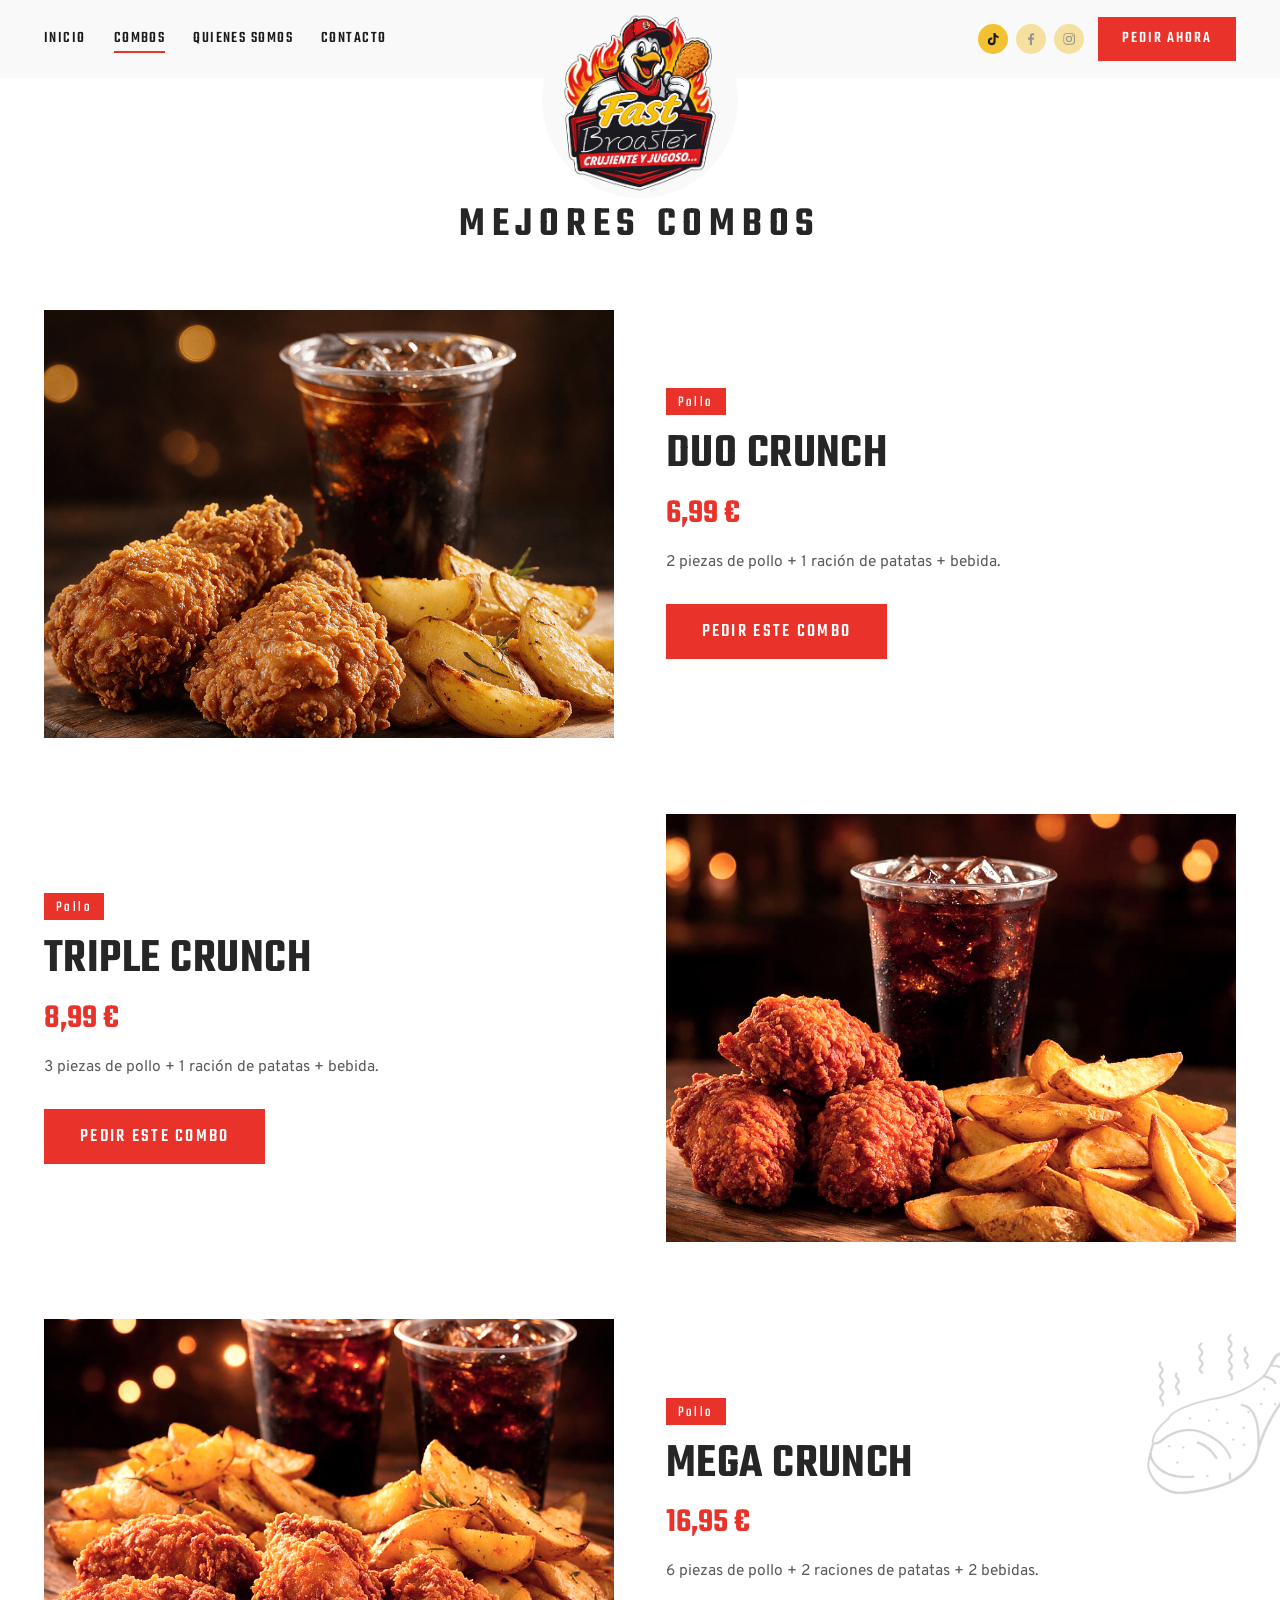
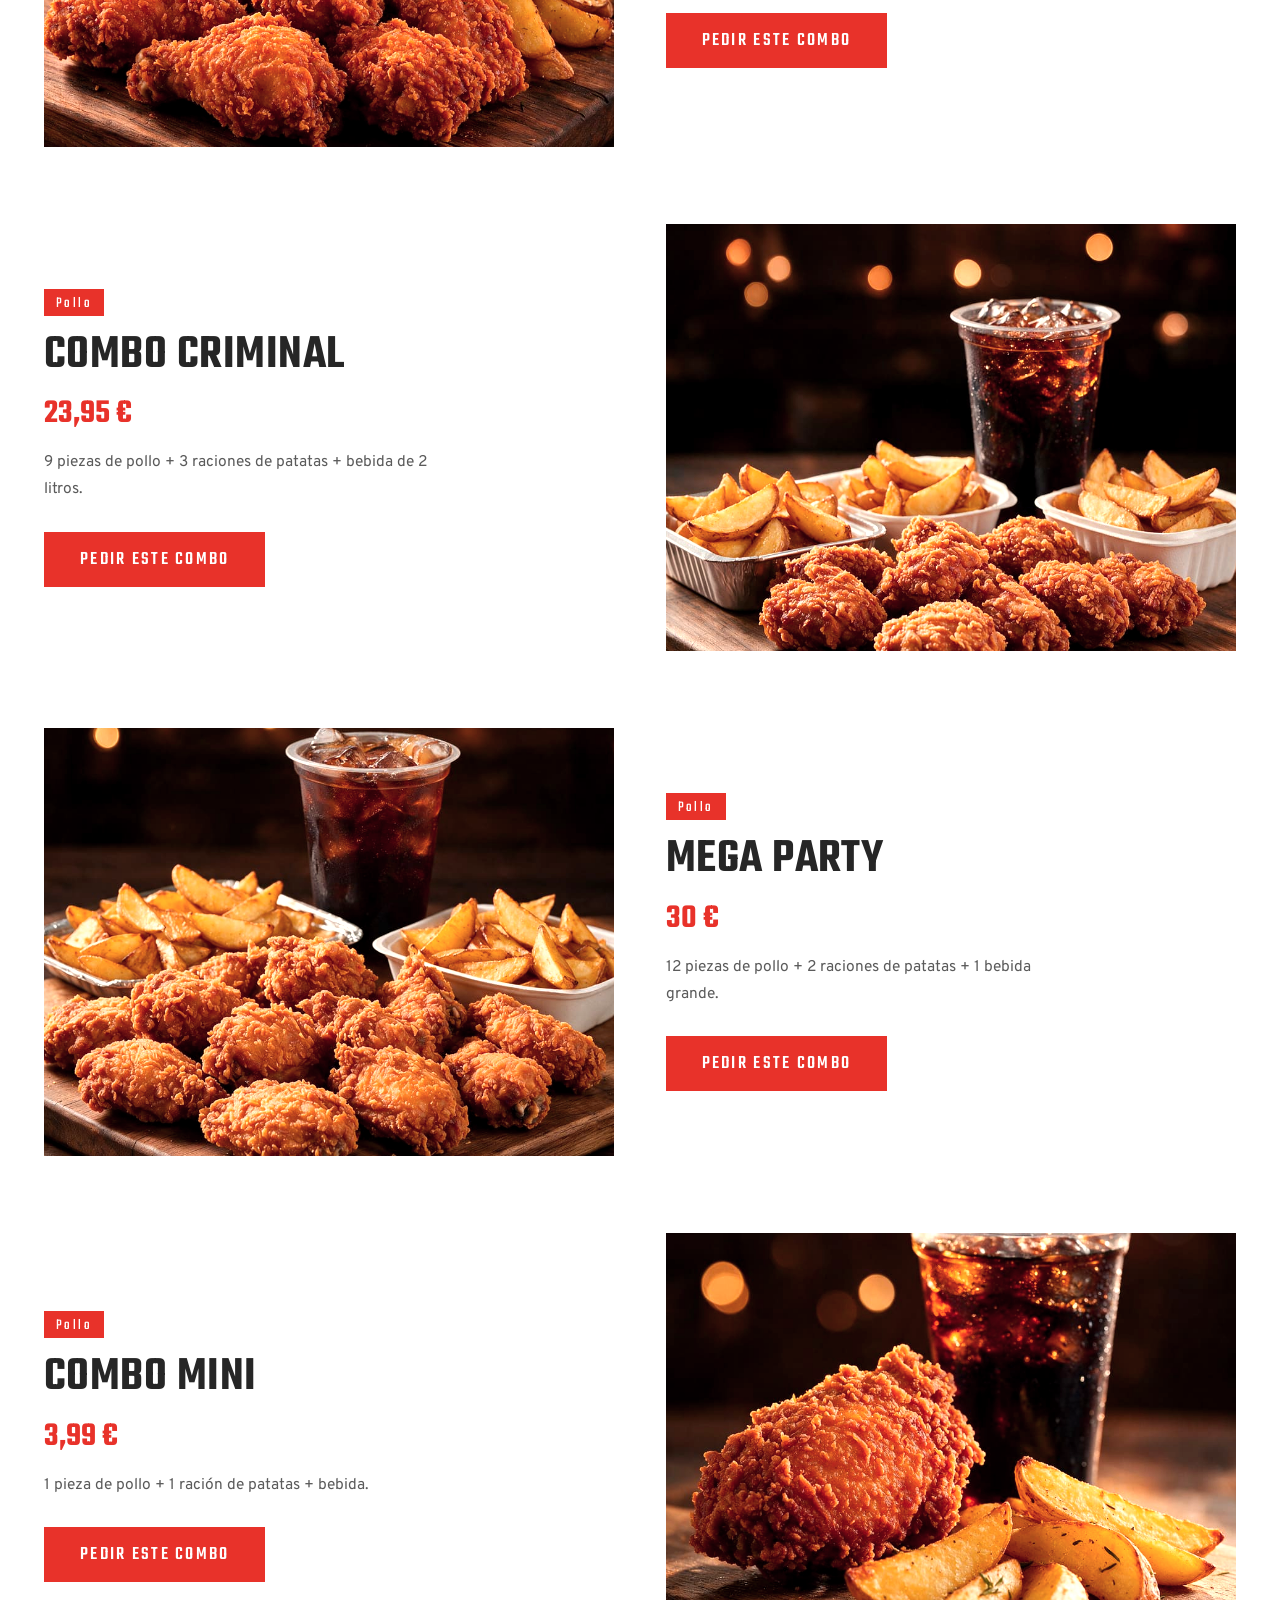
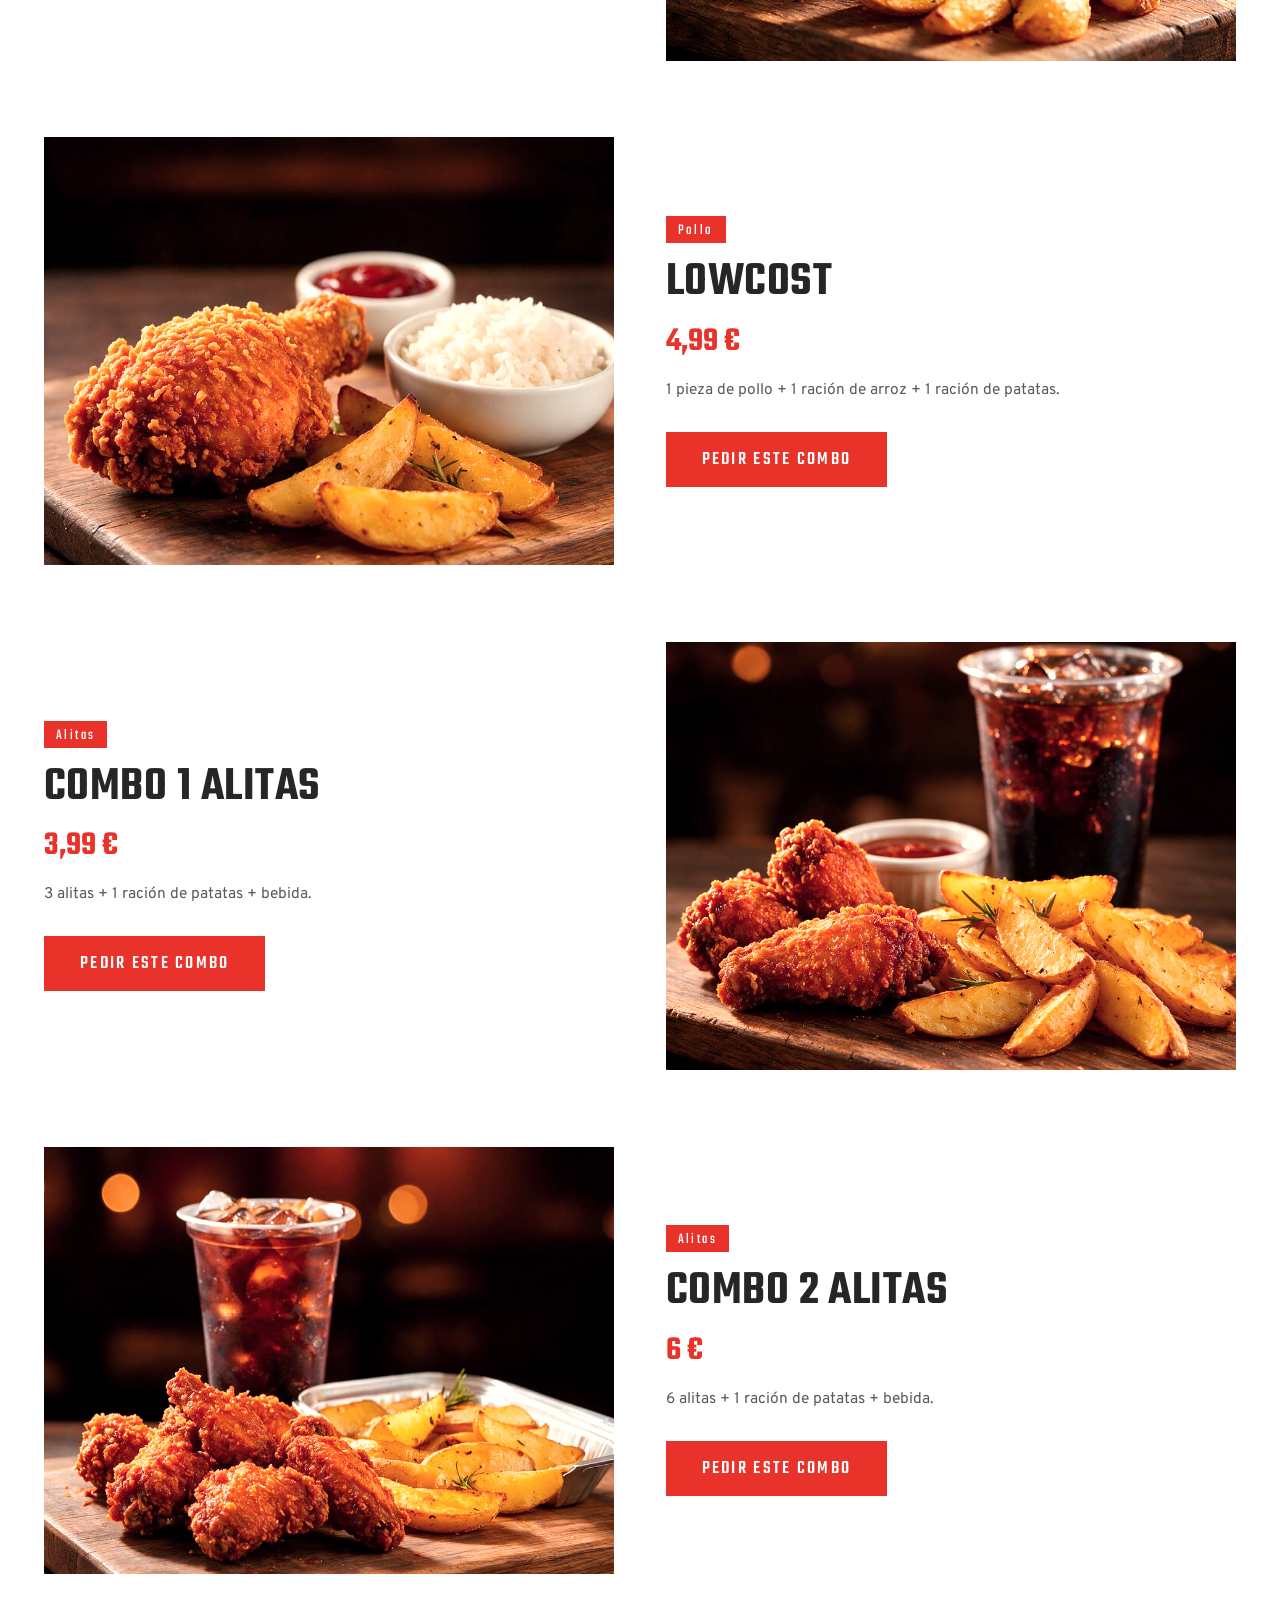
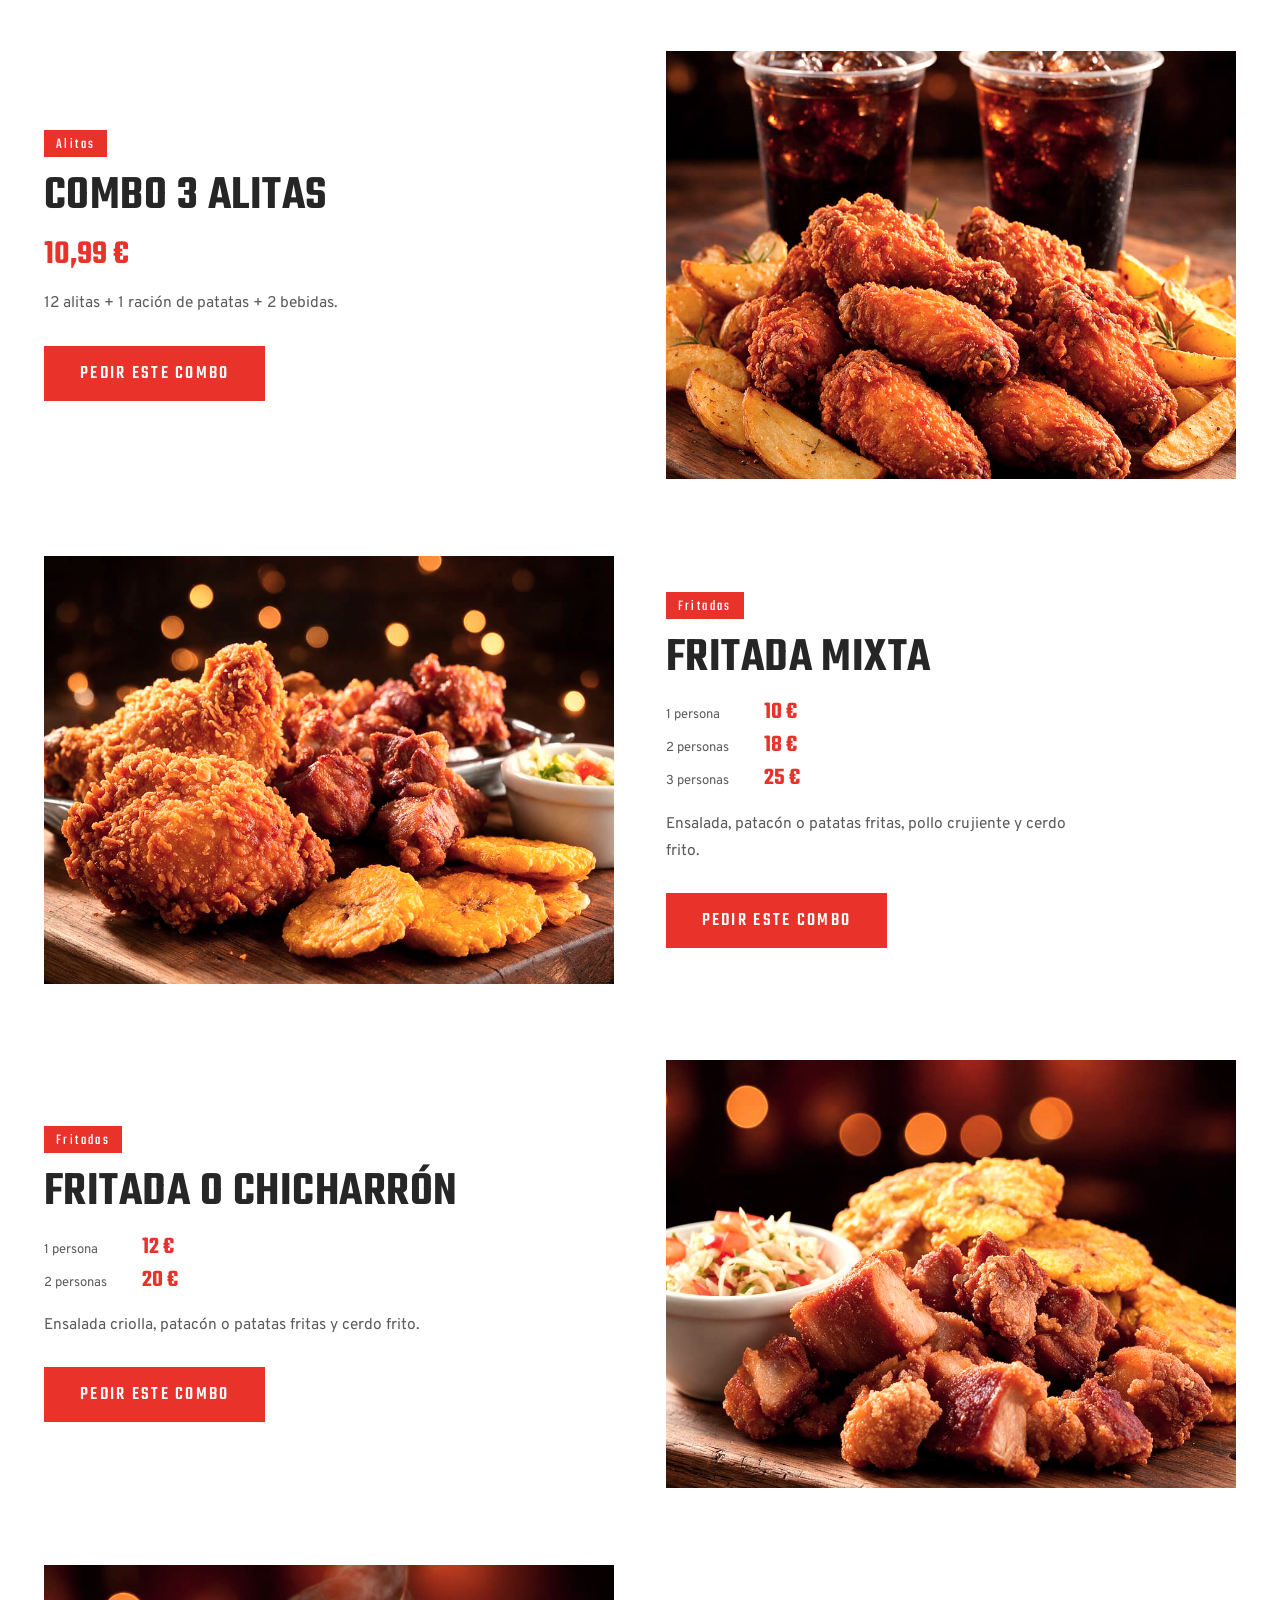
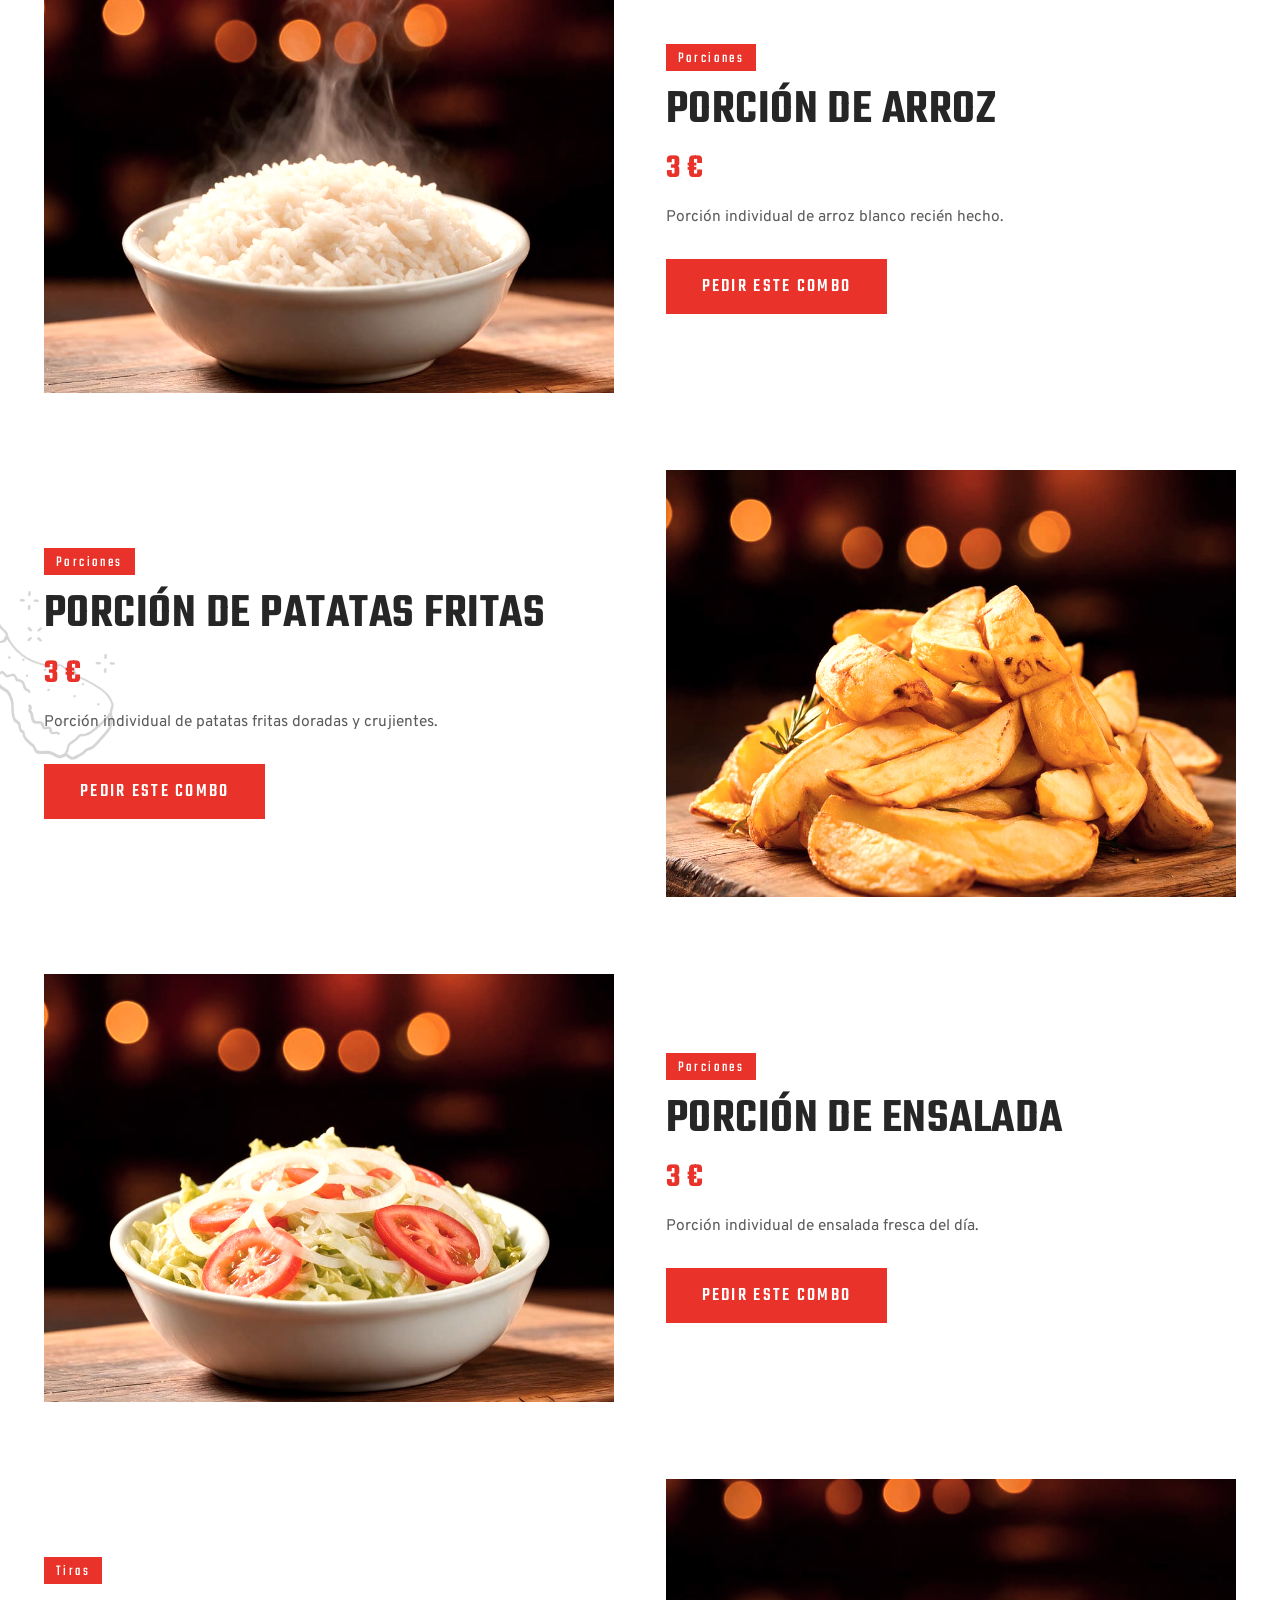
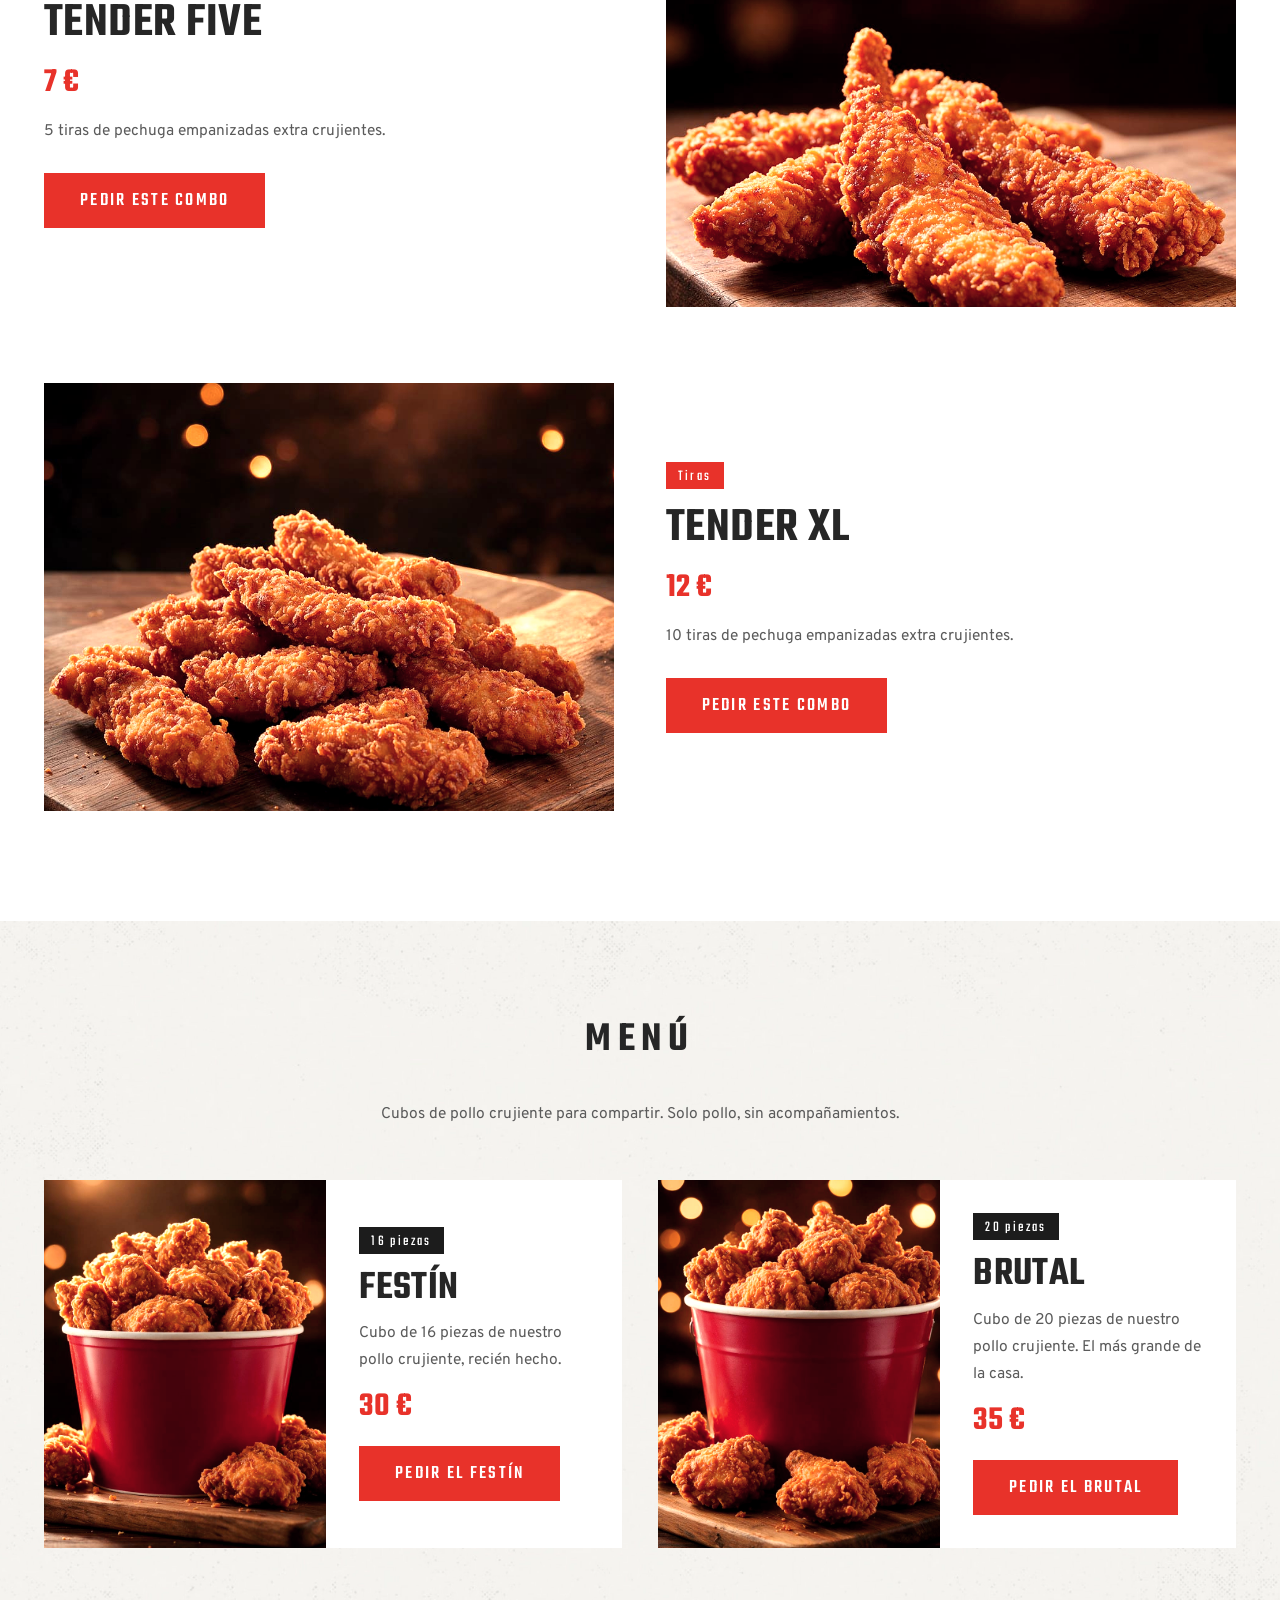
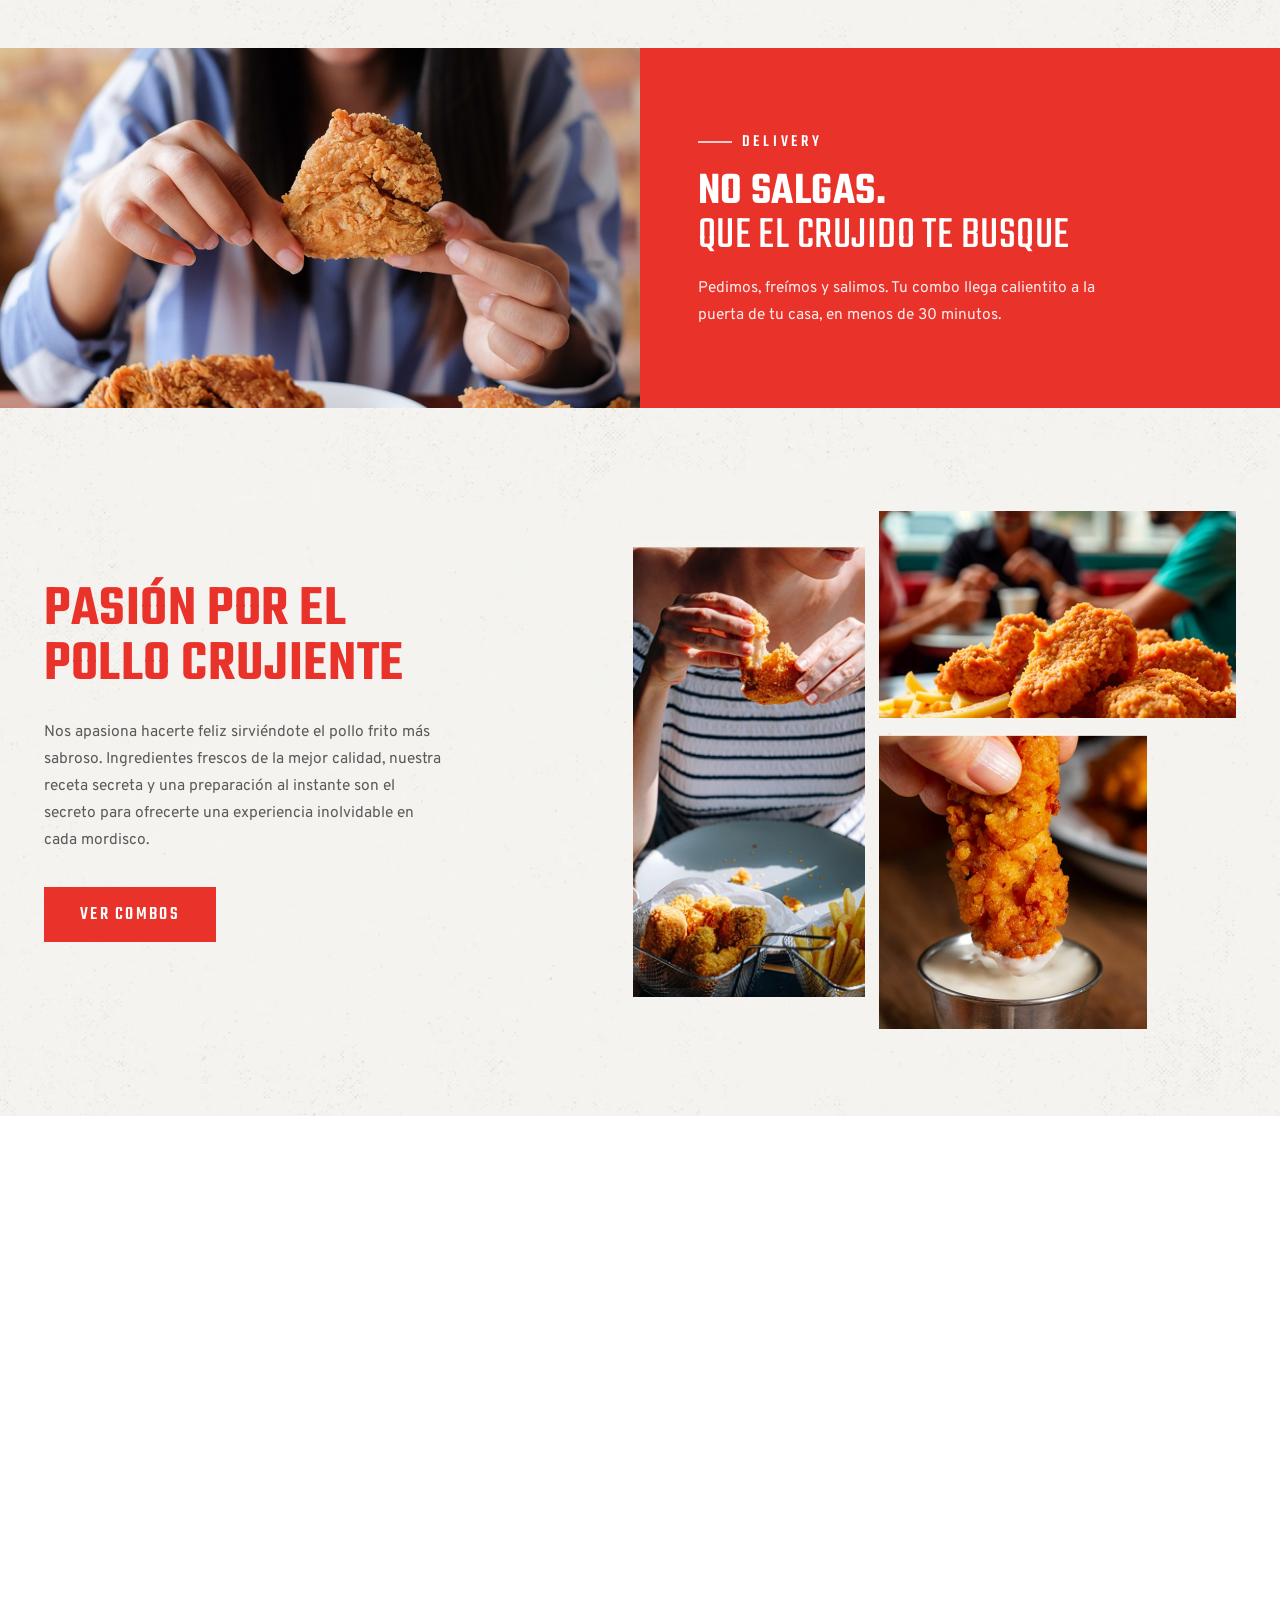
==== index.html @ 83342a6b "Footer: Contacto junto a Direccion #1 y Direccion #2 a la derecha Co-Authored-By: Claude Sonnet 5.5 " ====
<!DOCTYPE html>
<html lang="es">
<head>
<meta charset="UTF-8">
<meta name="viewport" content="width=device-width, initial-scale=1">
<title>The Fast Broaster | El pollo más crujiente y jugoso</title>
<meta name="description" content="The Fast Broaster: pollo broaster crujiente y jugoso, hecho al instante. Combos, food truck para eventos y dos locales para atenderte.">
<link rel="icon" href="assets/img/logo.png">
<link rel="preconnect" href="https://fonts.googleapis.com">
<link rel="preconnect" href="https://fonts.gstatic.com" crossorigin>
<link href="https://fonts.googleapis.com/css2?family=Overpass:wght@300;400;500;600;700&family=Teko:wght@400;500;600;700&display=swap" rel="stylesheet">
<link rel="stylesheet" href="assets/css/styles.css">
</head>
<body>

<!-- ============ HEADER ============ -->
<header class="site-header" id="header">
  <div class="container header-inner">
    <nav class="nav" id="nav">
      <a href="#top" class="nav-link active">Inicio</a>
      <a href="#combos" class="nav-link">Combos</a>
      <a href="#nosotros" class="nav-link">Quienes Somos</a>
      <a href="#contacto" class="nav-link">Contacto</a>
      <a href="#combos" class="nav-link nav-cta">Pedir ahora</a>
    </nav>

    <a href="#top" class="brand" aria-label="The Fast Broaster - Inicio">
      <img src="assets/img/logo.png" alt="Logo The Fast Broaster">
    </a>

    <div class="header-actions">
      <ul class="socials">
        <li><a href="https://www.tiktok.com/@fastbroaster.bcn" target="_blank" rel="noopener" aria-label="TikTok">
          <svg viewBox="0 0 24 24" aria-hidden="true"><path d="M16.9 5.88a4.32 4.32 0 0 1-1.05-2.55V3h-3.13v12.5a2.62 2.62 0 0 1-2.63 2.53 2.63 2.63 0 0 1 0-5.26c.28 0 .54.05.79.13v-3.23a5.9 5.9 0 0 0-.79-.05 5.86 5.86 0 1 0 5.86 5.86V9.1a7.42 7.42 0 0 0 4.35 1.4V7.38a4.35 4.35 0 0 1-3.4-1.5"/></svg>
        </a></li>
        <li><span class="soon" aria-label="Facebook (próximamente)" title="Próximamente">
          <svg viewBox="0 0 24 24" aria-hidden="true"><path d="M13.5 21v-8h2.7l.4-3.1h-3.1V7.9c0-.9.25-1.5 1.55-1.5h1.65V3.6C16.4 3.55 15.42 3.5 14.3 3.5c-2.35 0-3.95 1.43-3.95 4.06V9.9H7.6V13h2.75v8z"/></svg>
        </span></li>
        <li><span class="soon" aria-label="Instagram (próximamente)" title="Próximamente">
          <svg viewBox="0 0 24 24" aria-hidden="true"><path d="M12 7.4a4.6 4.6 0 1 0 0 9.2 4.6 4.6 0 0 0 0-9.2m0 7.6a3 3 0 1 1 0-6 3 3 0 0 1 0 6m6-7.8a1.07 1.07 0 1 1-2.15 0 1.07 1.07 0 0 1 2.15 0M21 8.2c-.05-1.4-.37-2.64-1.4-3.66-1.02-1.02-2.26-1.34-3.66-1.42-1.44-.08-5.76-.08-7.2 0-1.4.07-2.63.39-3.66 1.41C4.06 5.55 3.74 6.79 3.66 8.19c-.08 1.44-.08 5.76 0 7.2.07 1.4.39 2.64 1.42 3.66 1.03 1.02 2.26 1.34 3.66 1.42 1.44.08 5.76.08 7.2 0 1.4-.08 2.64-.4 3.66-1.42 1.02-1.02 1.34-2.26 1.42-3.66.08-1.44.08-5.75 0-7.19m-1.91 8.73a3.04 3.04 0 0 1-1.71 1.71c-1.18.47-3.99.36-5.3.36s-4.12.1-5.3-.36a3.04 3.04 0 0 1-1.71-1.71c-.47-1.18-.36-3.99-.36-5.3s-.1-4.12.36-5.3a3.04 3.04 0 0 1 1.71-1.71c1.18-.47 3.99-.36 5.3-.36s4.12-.1 5.3.36a3.04 3.04 0 0 1 1.71 1.71c.47 1.18.36 3.99.36 5.3s.11 4.12-.36 5.3"/></svg>
        </span></li>
      </ul>
      <a href="#combos" class="btn btn-red btn-sm">Pedir ahora</a>
      <button class="burger" id="burger" aria-label="Abrir menú" aria-expanded="false" aria-controls="nav">
        <span></span><span></span><span></span>
      </button>
    </div>
  </div>
</header>

<div class="page" id="top">

<!-- ============ HERO ============ -->
<section class="hero" id="inicio">

  <!-- Carrusel de fondo -->
  <div class="hero-bg">
    <figure class="hero-slide is-active"><img src="assets/img/slide-01.webp" alt="Presas de pollo broaster recién salidas, humeantes" fetchpriority="high"></figure>
    <figure class="hero-slide"><img src="assets/img/slide-02.webp" alt="Plato de tiras de pollo crujientes con salsa de la casa" loading="lazy"></figure>
    <figure class="hero-slide"><img src="assets/img/slide-03.webp" alt="Tira de pollo partida mostrando su interior jugoso" loading="lazy"></figure>
    <div class="hero-overlay" aria-hidden="true"></div>
  </div>

  <!-- Copy -->
  <div class="hero-inner container">
    <article class="hero-copy is-active">
      <span class="kicker">Hecho al instante</span>
      <h1>Crujiente por fuera,<br>jugoso por dentro</h1>
      <p>La receta secreta que dora nuestro pollo en el momento justo, solo para ti.</p>
      <a href="#combos" class="btn btn-yellow">Ver combos</a>
    </article>

    <article class="hero-copy">
      <span class="kicker">Para compartir</span>
      <h1>Del broaster<br>directo a tu mesa</h1>
      <p>Porciones generosas, patatas recién hechas y las salsas de la casa que ya conoces.</p>
      <a href="#combos" class="btn btn-yellow">Arma tu combo</a>
    </article>

    <article class="hero-copy">
      <span class="kicker">Recién salido</span>
      <h1>Ese momento<br>en que cruje</h1>
      <p>Lo preparamos al instante, para que nunca lo pruebes tibio.</p>
      <a href="#contacto" class="btn btn-yellow">Pedir ahora</a>
    </article>
  </div>

  <!-- Controles -->
  <button class="hero-arrow prev" id="heroPrev" type="button" aria-label="Imagen anterior">&#8249;</button>
  <button class="hero-arrow next" id="heroNext" type="button" aria-label="Imagen siguiente">&#8250;</button>
  <div class="hero-dots" id="heroDots" role="tablist" aria-label="Carrusel principal"></div>
  <span class="hero-progress" id="heroProgress" aria-hidden="true"></span>
</section>

<!-- ============ COMBOS ============ -->
<section class="combos" id="combos">
  <img class="deco deco-tr" src="assets/img/crispy-01.png" alt="" aria-hidden="true" data-speed="-0.24">
  <img class="deco deco-bl" src="assets/img/crispy-02.png" alt="" aria-hidden="true" data-speed="0.30">
  <div class="container">
    <h2 class="section-title reveal">Mejores combos</h2>

    <div class="combo-list" id="comboList">
      <!-- filas generadas por JS -->
    </div>
  </div>
</section>

<!-- ============ MENU / CUBOS ============ -->
<section class="cubos" id="menu">
  <div class="container">
    <h2 class="section-title reveal">Menú</h2>
    <p class="section-lead reveal">Cubos de pollo crujiente para compartir. Solo pollo, sin acompañamientos.</p>

    <div class="cubo-grid">
      <article class="cubo reveal">
        <figure class="cubo-photo">
          <img src="assets/img/menu/menu-01-festin.jpg" alt="Cubo Festín con dieciséis piezas de pollo crujiente" loading="lazy">
        </figure>
        <div class="cubo-body">
          <span class="tag">16 piezas</span>
          <h3>Festín</h3>
          <p>Cubo de 16 piezas de nuestro pollo crujiente, recién hecho.</p>
          <p class="cubo-price">30 €</p>
          <a href="https://wa.me/34652869704?text=Hola%2C%20quiero%20pedir%3A%20Fest%C3%ADn%20%E2%80%94%20cubo%20de%2016%20piezas%20%2830%20%E2%82%AC%29.%20%C2%BFMe%20confirman%20disponibilidad%3F" target="_blank" rel="noopener" class="btn btn-red">Pedir el Festín</a>
        </div>
      </article>

      <article class="cubo reveal">
        <figure class="cubo-photo">
          <img src="assets/img/menu/menu-02-brutal.jpg" alt="Cubo Brutal con veinte piezas de pollo crujiente" loading="lazy">
        </figure>
        <div class="cubo-body">
          <span class="tag">20 piezas</span>
          <h3>Brutal</h3>
          <p>Cubo de 20 piezas de nuestro pollo crujiente. El más grande de la casa.</p>
          <p class="cubo-price">35 €</p>
          <a href="https://wa.me/34652869704?text=Hola%2C%20quiero%20pedir%3A%20Brutal%20%E2%80%94%20cubo%20de%2020%20piezas%20%2835%20%E2%82%AC%29.%20%C2%BFMe%20confirman%20disponibilidad%3F" target="_blank" rel="noopener" class="btn btn-red">Pedir el Brutal</a>
        </div>
      </article>
    </div>
  </div>
</section>

<!-- ============ DELIVERY ============ -->
<section class="foodtruck" id="delivery">
  <div class="ft-media">
    <img src="assets/img/foodtruck.jpg" alt="Clienta disfrutando pollo broaster recién llegado" loading="lazy">
  </div>
  <div class="ft-panel reveal">
    <span class="kicker">Delivery</span>
    <h2><strong>No salgas.</strong><br>Que el crujido te busque</h2>
    <p>Pedimos, freímos y salimos. Tu combo llega calientito a la puerta de tu casa, en menos de 30 minutos.</p>
    <!-- CTA oculto temporalmente
    <a href="#contacto" class="btn btn-ghost">Pedir delivery</a>
    -->
  </div>
</section>

<!-- ============ NOSOTROS ============ -->
<section class="about" id="nosotros">
  <div class="container about-grid">
    <div class="about-text reveal">
      <h2>Pasión por el<br>pollo crujiente</h2>
      <p>Nos apasiona hacerte feliz sirviéndote el pollo frito más sabroso. Ingredientes frescos de la mejor calidad, nuestra receta secreta y una preparación al instante son el secreto para ofrecerte una experiencia inolvidable en cada mordisco.</p>
      <a href="#combos" class="btn btn-red">Ver combos</a>
    </div>
    <div class="about-gallery reveal">
      <figure class="g1"><img src="assets/img/about-1.jpg" alt="Cliente disfrutando pollo crujiente con patatas"></figure>
      <figure class="g2"><img src="assets/img/about-2.jpg" alt="Plato de pollo broaster con patatas fritas"></figure>
      <figure class="g3"><img src="assets/img/about-3.jpg" alt="Tira de pollo crujiente con salsa"></figure>
    </div>
  </div>
</section>

</div><!-- /.page -->

<!-- ============ CONTACTO / FOOTER ============ -->
<footer class="site-footer" id="contacto">
  <div class="container">
    <div class="locations">
      <div class="location reveal">
        <h3>Direccion #1</h3>
        <p class="loc-line">
          <svg viewBox="0 0 24 24" class="ico" aria-hidden="true"><path d="M12 2a7 7 0 0 0-7 7c0 5.25 7 13 7 13s7-7.75 7-13a7 7 0 0 0-7-7m0 9.5A2.5 2.5 0 1 1 12 6.5a2.5 2.5 0 0 1 0 5"/></svg>
          <span>Florida, 45<br>08905 Hospitalet de Ll.<br><em>(cerca plz. Pajaritos)</em></span>
        </p>
        <p class="loc-line">
          <span class="metro" aria-label="Metro">M</span>
          <span>L1 Torrassa</span>
        </p>
        <span class="rule"></span>
        <a href="https://www.google.com/maps/search/?api=1&amp;query=Carrer+de+Florida+45+08905+Hospitalet+de+Llobregat" target="_blank" rel="noopener" class="link-arrow">Cómo llegar <span>&rarr;</span></a>
      </div>

      <div class="location reveal">
        <h3>Contacto</h3>
        <p class="loc-line">
          <svg viewBox="0 0 24 24" class="ico" aria-hidden="true"><path d="M6.6 10.8a15.1 15.1 0 0 0 6.6 6.6l2.2-2.2c.3-.3.7-.4 1-.2 1.2.4 2.4.6 3.6.6.6 0 1 .4 1 1V20c0 .6-.4 1-1 1A17 17 0 0 1 3 4c0-.6.4-1 1-1h3.5c.6 0 1 .4 1 1 0 1.3.2 2.5.6 3.6.1.4 0 .8-.2 1z"/></svg>
          <span><span class="loc-label">Teléfono</span><a href="tel:+34931419477">931 419 477</a></span>
        </p>
        <p class="loc-line">
          <svg viewBox="0 0 24 24" class="ico" aria-hidden="true"><path d="M12 2a10 10 0 0 0-8.6 15l-1.3 4.8 5-1.3A10 10 0 1 0 12 2m0 18.2c-1.6 0-3.2-.4-4.5-1.3l-.3-.2-3 .8.8-2.9-.2-.3A8.2 8.2 0 1 1 12 20.2m4.5-6.1c-.2-.1-1.4-.7-1.7-.8s-.4-.1-.5.1-.6.8-.8 1-.3.2-.5.1a6.7 6.7 0 0 1-3.3-2.9c-.2-.4.2-.4.6-1.2.1-.1 0-.3 0-.4l-.7-1.7c-.2-.4-.4-.4-.5-.4h-.5c-.2 0-.5.1-.7.3-.9 1-.9 2.3-.1 3.6a10 10 0 0 0 4 3.6c1.5.6 2.4.6 3.2.4.5-.1 1.4-.6 1.6-1.2.2-.6.2-1 .1-1.1z"/></svg>
          <span><span class="loc-label">WhatsApp</span>
            <a href="https://wa.me/34652869704" target="_blank" rel="noopener">652 869 704</a>
          </span>
        </p>
        <span class="rule"></span>
        <a href="https://wa.me/34652869704" target="_blank" rel="noopener" class="link-arrow">Escríbenos <span>&rarr;</span></a>
      </div>

      <div class="location reveal">
        <h3>Direccion #2</h3>
        <p class="loc-line">
          <svg viewBox="0 0 24 24" class="ico" aria-hidden="true"><path d="M12 2a7 7 0 0 0-7 7c0 5.25 7 13 7 13s7-7.75 7-13a7 7 0 0 0-7-7m0 9.5A2.5 2.5 0 1 1 12 6.5a2.5 2.5 0 0 1 0 5"/></svg>
          <span>Diógenes, 16<br>08905 Hospitalet de Ll.</span>
        </p>
        <span class="rule"></span>
        <a href="https://www.google.com/maps/search/?api=1&amp;query=Carrer+de+Di%C3%B3genes+16+08905+Hospitalet+de+Llobregat" target="_blank" rel="noopener" class="link-arrow">Cómo llegar <span>&rarr;</span></a>
      </div>

    </div>

    <div class="follow">
      <span>Síguenos</span>
      <ul class="socials socials-yellow">
        <li><a href="https://www.tiktok.com/@fastbroaster.bcn" target="_blank" rel="noopener" aria-label="TikTok">
          <svg viewBox="0 0 24 24" aria-hidden="true"><path d="M16.9 5.88a4.32 4.32 0 0 1-1.05-2.55V3h-3.13v12.5a2.62 2.62 0 0 1-2.63 2.53 2.63 2.63 0 0 1 0-5.26c.28 0 .54.05.79.13v-3.23a5.9 5.9 0 0 0-.79-.05 5.86 5.86 0 1 0 5.86 5.86V9.1a7.42 7.42 0 0 0 4.35 1.4V7.38a4.35 4.35 0 0 1-3.4-1.5"/></svg>
        </a></li>
        <li><span class="soon" aria-label="Facebook (próximamente)" title="Próximamente">
          <svg viewBox="0 0 24 24" aria-hidden="true"><path d="M13.5 21v-8h2.7l.4-3.1h-3.1V7.9c0-.9.25-1.5 1.55-1.5h1.65V3.6C16.4 3.55 15.42 3.5 14.3 3.5c-2.35 0-3.95 1.43-3.95 4.06V9.9H7.6V13h2.75v8z"/></svg>
        </span></li>
        <li><span class="soon" aria-label="Instagram (próximamente)" title="Próximamente">
          <svg viewBox="0 0 24 24" aria-hidden="true"><path d="M12 7.4a4.6 4.6 0 1 0 0 9.2 4.6 4.6 0 0 0 0-9.2m0 7.6a3 3 0 1 1 0-6 3 3 0 0 1 0 6m6-7.8a1.07 1.07 0 1 1-2.15 0 1.07 1.07 0 0 1 2.15 0M21 8.2c-.05-1.4-.37-2.64-1.4-3.66-1.02-1.02-2.26-1.34-3.66-1.42-1.44-.08-5.76-.08-7.2 0-1.4.07-2.63.39-3.66 1.41C4.06 5.55 3.74 6.79 3.66 8.19c-.08 1.44-.08 5.76 0 7.2.07 1.4.39 2.64 1.42 3.66 1.03 1.02 2.26 1.34 3.66 1.42 1.44.08 5.76.08 7.2 0 1.4-.08 2.64-.4 3.66-1.42 1.02-1.02 1.34-2.26 1.42-3.66.08-1.44.08-5.75 0-7.19m-1.91 8.73a3.04 3.04 0 0 1-1.71 1.71c-1.18.47-3.99.36-5.3.36s-4.12.1-5.3-.36a3.04 3.04 0 0 1-1.71-1.71c-.47-1.18-.36-3.99-.36-5.3s-.1-4.12.36-5.3a3.04 3.04 0 0 1 1.71-1.71c1.18-.47 3.99-.36 5.3-.36s4.12-.1 5.3.36a3.04 3.04 0 0 1 1.71 1.71c.47 1.18.36 3.99.36 5.3s.11 4.12-.36 5.3"/></svg>
        </span></li>
      </ul>
    </div>

    <p class="copyright">The Fast Broaster &copy; <span id="year">2026</span>.</p>
  </div>
</footer>

<!-- Botón flotante para volver arriba -->
<a href="#top" class="to-top" id="toTop" aria-label="Volver arriba">
  <svg viewBox="0 0 24 24" aria-hidden="true"><path d="M5.6 14.9 12 8.5l6.4 6.4" fill="none" stroke="currentColor" stroke-width="2.2" stroke-linecap="square"/></svg>
</a>

<script src="assets/js/main.js"></script>
</body>
</html>
---- assets/css/styles.css ----
/* ==========================================================================
   The Fast Broaster - Hoja de estilos principal
   ========================================================================== */

:root{
  --red:#E8322A;
  --red-dark:#C4241D;
  --yellow:#F2C233;
  --dark:#262626;
  --darker:#1C1C1C;
  --cream:#F4F0E8;
  --header-bg:#f9f9f9;
  --white:#fff;
  --muted:#5b5b5b;
  --font-display:"Teko","Arial Narrow",sans-serif;
  --font-body:"Overpass","Helvetica Neue",Arial,sans-serif;
  --font-cta:"Teko","Arial Narrow",sans-serif;
  --container:1240px;
  --header-h:78px;
  --ease:cubic-bezier(.22,.61,.36,1);
  /* Realce de color de las fotos de la carta (más dorado y vivo) */
  --photo-filter:saturate(1.35) contrast(1.08) brightness(1.07) sepia(.18) hue-rotate(-9deg);
}

*,*::before,*::after{box-sizing:border-box}
html{scroll-behavior:smooth;scroll-padding-top:var(--header-h)}
body{
  margin:0;
  background:var(--white);
  color:var(--dark);
  font-family:var(--font-body);
  font-size:15.5px;
  line-height:1.75;
  -webkit-font-smoothing:antialiased;
}
img{max-width:100%;display:block}
a{color:inherit;text-decoration:none}
ul{list-style:none;margin:0;padding:0}
h1,h2,h3{font-family:var(--font-display);font-weight:600;text-transform:uppercase;margin:0;line-height:.95;letter-spacing:.01em}

.container{width:100%;max-width:var(--container);margin:0 auto;padding:0 24px}

/* ---------- Botones ---------- */
.btn{
  display:inline-block;
  font-family:var(--font-cta);
  font-size:19px;
  font-weight:500;
  line-height:1;
  letter-spacing:.12em;
  text-transform:uppercase;
  padding:16px 34px;
  border:2px solid transparent;
  cursor:pointer;
  transition:transform .25s var(--ease),background-color .25s,color .25s,border-color .25s;
}
.btn:hover{transform:translateY(-2px)}
.btn-red{background:var(--red);color:var(--white)}
.btn-red:hover{background:var(--darker)}
.btn-yellow{background:var(--yellow);color:var(--darker);font-weight:600}
.btn-yellow:hover{background:var(--white)}
.btn-dark{background:var(--darker);color:var(--white);min-width:170px;text-align:center}
.btn-dark:hover{background:var(--red)}
.btn-ghost{background:transparent;color:var(--white);border-color:var(--white)}
.btn-ghost:hover{background:var(--white);color:var(--red)}
.btn-sm{padding:12px 22px;font-size:16px}

/* ---------- Header ---------- */
.site-header{
  position:fixed;inset:0 0 auto 0;z-index:100;
  background:var(--header-bg);
  height:var(--header-h);
  transition:box-shadow .3s;
}
.site-header.scrolled{box-shadow:0 2px 18px rgba(0,0,0,.12)}
.header-inner{
  height:var(--header-h);
  display:flex;align-items:center;justify-content:space-between;gap:16px;
  position:relative;
}
.nav{display:flex;gap:28px}
.nav-link{
  font-family:var(--font-cta);font-size:16px;font-weight:500;letter-spacing:.09em;text-transform:uppercase;
  padding:4px 0;position:relative;color:var(--darker);line-height:1.2;
}
.nav-link::after{
  content:"";position:absolute;left:0;right:100%;bottom:0;height:2px;
  background:var(--red);transition:right .3s var(--ease);
}
.nav-link:hover::after,.nav-link.active::after{right:0}

.brand{
  position:absolute;left:50%;top:2px;transform:translateX(-50%);
  width:var(--logo-size,196px);height:var(--logo-size,196px);border-radius:50%;
  background:var(--header-bg);
  display:grid;place-items:center;
  padding:4px;
  transition:width .4s var(--ease),height .4s var(--ease),
             padding .4s var(--ease),transform .3s var(--ease);
}
.brand:hover{transform:translateX(-50%) scale(1.05)}
/* Al bajar, el logo solo se encoge: la sombra la lleva el header */
.site-header.scrolled .brand{--logo-size:104px;padding:2px}
.brand img{width:100%;height:100%;object-fit:contain}

.header-actions{display:flex;align-items:center;gap:14px}
.socials{display:flex;gap:8px}
.socials a,.socials span{
  width:30px;height:30px;border-radius:50%;
  background:var(--yellow);color:var(--darker);
  display:grid;place-items:center;transition:transform .25s var(--ease),background-color .25s;
}
.socials a:hover{transform:translateY(-3px);background:var(--red);color:var(--white)}
/* Redes todavía sin cuenta: visibles pero no enlazadas */
.socials .soon{opacity:.45;cursor:default}
.socials svg{width:16px;height:16px;fill:currentColor}

.burger{display:none;flex-direction:column;gap:5px;background:none;border:0;padding:6px;cursor:pointer}
.burger span{width:24px;height:2px;background:var(--darker);transition:transform .3s,opacity .3s}
.burger.open span:nth-child(1){transform:translateY(7px) rotate(45deg)}
.burger.open span:nth-child(2){opacity:0}
.burger.open span:nth-child(3){transform:translateY(-7px) rotate(-45deg)}

/* ---------- Hero ---------- */
.hero{
  position:relative;
  margin-top:var(--header-h);
  min-height:min(82vh,680px);
  display:flex;align-items:center;
  color:var(--white);
  overflow:hidden;
  background:var(--darker);
  isolation:isolate;
}
/* OCULTO a petición del cliente. Para recuperarlo: borra la línea de abajo
   y el padding-top extra de .combos. */
.hero{display:none}

/* Carrusel de fondo */
.hero-bg{position:absolute;inset:0;z-index:0}
.hero-slide{
  position:absolute;inset:0;margin:0;
  opacity:0;transition:opacity 1.1s var(--ease);
}
.hero-slide.is-active{opacity:1}
.hero-slide img{width:100%;height:100%;object-fit:cover;transform:scale(1.02)}
.hero-slide.is-active img{animation:kenBurns 8s ease-out forwards}
@keyframes kenBurns{from{transform:scale(1.02)}to{transform:scale(1.12)}}

/* Sin overlay: las fotos se ven a su color real */
.hero-overlay{display:none}

/* Copy */
.hero-inner{position:relative;z-index:2;display:grid;padding-top:40px;padding-bottom:40px}
/* Panel de cristal: da contraste al texto sin oscurecer la foto */
.hero-copy{
  grid-area:1 / 1;
  max-width:720px;justify-self:start;
  padding:clamp(24px,2.8vw,40px);
  background:rgba(16,16,16,.42);
  -webkit-backdrop-filter:blur(16px) saturate(130%);
  backdrop-filter:blur(16px) saturate(130%);
  border:1px solid rgba(255,255,255,.18);
  box-shadow:0 20px 50px rgba(0,0,0,.35);
  visibility:hidden;opacity:0;
  transition:opacity .5s var(--ease),visibility .5s;
}
/* Si el navegador no soporta el desenfoque, se compensa con opacidad */
@supports not ((backdrop-filter:blur(2px)) or (-webkit-backdrop-filter:blur(2px))){
  .hero-copy{background:rgba(16,16,16,.66)}
}
.hero-copy.is-active{visibility:visible;opacity:1}
.hero-copy > *{
  opacity:0;transform:translateY(26px);
  transition:opacity .7s var(--ease),transform .7s var(--ease);
}
.hero-copy.is-active > *{opacity:1;transform:none}
.hero-copy.is-active .kicker{transition-delay:.12s}
.hero-copy.is-active h1{transition-delay:.24s}
.hero-copy.is-active p{transition-delay:.38s}
.hero-copy.is-active .btn{transition-delay:.52s}

.kicker{
  display:inline-flex;align-items:center;gap:10px;
  font-family:var(--font-cta);font-size:17px;font-weight:500;
  letter-spacing:.22em;text-transform:uppercase;color:var(--yellow);
  margin-bottom:16px;
}
.kicker::before{content:"";width:34px;height:2px;background:var(--red)}

.hero h1{
  font-size:clamp(40px,5.6vw,76px);letter-spacing:.01em;
  text-shadow:0 2px 12px rgba(0,0,0,.35);
  text-wrap:balance;                 /* evita que quede una palabra suelta */
}
.hero p{
  font-size:clamp(15px,1.5vw,18px);
  margin:18px 0 34px;color:rgba(255,255,255,.88);max-width:46ch;
}

/* Flechas */
.hero-arrow{
  position:absolute;top:50%;transform:translateY(-50%);z-index:3;
  width:48px;height:48px;display:grid;place-items:center;
  background:rgba(255,255,255,.08);border:1px solid rgba(255,255,255,.35);
  color:#fff;font-size:26px;line-height:1;cursor:pointer;
  backdrop-filter:blur(4px);
  transition:background-color .3s,border-color .3s,transform .3s var(--ease);
}
.hero-arrow:hover{background:var(--red);border-color:var(--red)}
.hero-arrow.prev{left:18px}
.hero-arrow.next{right:72px}
.hero-arrow.prev:hover{transform:translateY(-50%) translateX(-3px)}
.hero-arrow.next:hover{transform:translateY(-50%) translateX(3px)}

/* Puntos */
.hero-dots{
  position:absolute;right:24px;top:50%;transform:translateY(-50%);
  z-index:4;display:grid;gap:12px;justify-items:end;
}
.hero-dots button{
  width:18px;height:3px;padding:0;border:0;cursor:pointer;
  background:rgba(255,255,255,.45);
  transition:width .35s var(--ease),background-color .35s;
}
.hero-dots button.on{width:34px;background:var(--white)}

/* Barra de progreso */
.hero-progress{
  position:absolute;left:0;bottom:0;height:3px;width:0;z-index:3;
  background:var(--red);
}
.hero-progress.run{animation:heroBar var(--hero-delay,7s) linear forwards}
@keyframes heroBar{from{width:0}to{width:100%}}

/* ---------- Nosotros ---------- */
.about{
  background:var(--cream) url("../img/bg-about-us.webp") center/cover no-repeat;
  padding:clamp(56px,8vw,104px) 0;
  margin:0;
}
.about-grid{
  display:grid;grid-template-columns:1fr 1.15fr;gap:clamp(28px,5vw,64px);align-items:center;
}
.about-text h2{font-size:clamp(36px,4.6vw,58px);color:var(--red)}
.about-text p{color:var(--muted);margin:26px 0 32px;max-width:40ch}
.about-gallery{
  display:grid;
  grid-template-columns:166fr 255fr;   /* proporciones del mockup */
  column-gap:2.3%;row-gap:3%;
  align-items:start;
}
.about-gallery figure{margin:0;overflow:hidden}
.about-gallery img{
  width:100%;height:100%;object-fit:cover;
  transform:scale(1.04);                 /* zoom base */
  transition:transform .6s var(--ease);
}
.about-gallery figure:hover img{transform:scale(1.14)}
/* la foto superior derecha necesita más acercamiento para no dejar aire */
.about-gallery .g2 img{transform:scale(1.22);transform-origin:60% 65%}
.about-gallery .g2:hover img{transform:scale(1.34)}
.about-gallery .g1{grid-row:1 / span 2;aspect-ratio:166/326;margin-top:13%}
.about-gallery .g2{aspect-ratio:255/148}
.about-gallery .g3{aspect-ratio:191/211;width:75%}

/* ---------- Combos ---------- */
.combos{
  position:relative;overflow:hidden;
  padding:calc(var(--header-h) + clamp(80px,10vw,160px)) 0 clamp(60px,9vw,110px);
}
.section-title{
  text-align:center;font-size:clamp(30px,3.4vw,42px);letter-spacing:.16em;margin-bottom:clamp(36px,5vw,64px);
}
/* Ilustraciones flotantes con parallax */
.deco{
  position:absolute;z-index:0;
  width:clamp(120px,15vw,240px);
  opacity:.85;pointer-events:none;user-select:none;
  will-change:transform;
}
.deco-tr{top:4%;right:-2%}
.deco-bl{bottom:6%;left:-3%}
.combos .container{position:relative;z-index:1}

/* Lista de combos: uno debajo de otro, alternando lado */
.combo-list{display:grid;gap:clamp(40px,6vw,80px)}
.combo-row{
  display:grid;grid-template-columns:minmax(0,1fr) minmax(0,1fr);
  gap:clamp(24px,4vw,56px);align-items:center;
  opacity:0;transform:translate3d(-48px,32px,0);
  transition:opacity .75s var(--ease),transform .75s var(--ease);
}
.combo-row:nth-child(even){transform:translate3d(48px,32px,0)}
.combo-row:nth-child(even) .combo-photo{order:2}
.combo-row.in{opacity:1;transform:none}

/* Los elementos interiores entran escalonados */
.combo-body > *{
  opacity:0;transform:translateY(18px);
  transition:opacity .6s var(--ease),transform .6s var(--ease);
}
.combo-row.in .combo-body > *{opacity:1;transform:none}
.combo-row.in .tag{transition-delay:.15s}
.combo-row.in h3{transition-delay:.25s}
.combo-row.in .combo-price,
.combo-row.in .combo-prices{transition-delay:.35s}
.combo-row.in .combo-desc{transition-delay:.45s}
.combo-row.in .btn{transition-delay:.55s}

.combo-body .tag{
  display:inline-block;background:var(--red);color:#fff;font-family:var(--font-cta);
  font-size:15px;line-height:1;letter-spacing:.16em;padding:7px 12px 5px;margin-bottom:16px;
}
.combo-body h3{font-size:clamp(32px,3.8vw,50px);line-height:.98}
.combo-price{
  color:var(--red);font-family:var(--font-cta);font-size:34px;font-weight:600;
  line-height:1;margin:18px 0 0;
}
.combo-desc{color:var(--muted);margin:18px 0 0;max-width:42ch}
.combo-body .btn{margin-top:28px}

.combo-photo{margin:0;overflow:hidden;background:var(--cream);aspect-ratio:4/3;position:relative}
.combo-photo img{
  width:100%;height:100%;object-fit:cover;transform:scale(1.04);
  filter:var(--photo-filter);
  transition:transform .9s var(--ease);
}
.combo-row:hover .combo-photo img{transform:scale(1.12)}
/* Fotos nuevas con fondo degradado: ya vienen con el color definitivo */
.combo-row.sin-filtro .combo-photo img{filter:none}

/* Precios múltiples (fritadas) */
.combo-prices{margin:18px 0 0;display:grid;gap:6px}
.combo-prices li{display:flex;align-items:baseline;gap:10px}
.combo-prices span{font-size:13px;color:var(--muted);min-width:88px}
.combo-prices b{
  font-family:var(--font-cta);font-size:24px;font-weight:600;
  line-height:1;color:var(--red);
}

/* Marcador cuando la foto aún no existe */
.combo-photo.no-img,.cubo-photo.no-img{
  background:var(--cream) url("../img/crispy-01.png") center/48% no-repeat;
  position:relative;
}
.combo-photo.no-img img,.cubo-photo.no-img img{display:none}
.combo-photo.no-img::after,.cubo-photo.no-img::after{
  content:"Foto próximamente";
  position:absolute;left:0;right:0;bottom:16px;text-align:center;
  font-family:var(--font-cta);font-size:15px;letter-spacing:.16em;
  text-transform:uppercase;color:#a9a9a9;
}

/* ---------- Menú (cubos) ---------- */
.cubos{background:var(--cream) url("../img/bg-about-us.webp") center/cover no-repeat;padding:clamp(56px,8vw,100px) 0}
.section-lead{
  text-align:center;color:var(--muted);max-width:52ch;
  margin:-24px auto clamp(32px,5vw,52px);
}
.cubo-grid{display:grid;grid-template-columns:1fr 1fr;gap:clamp(20px,3vw,36px)}
.cubo{background:var(--white);display:grid;grid-template-columns:1fr 1.05fr;align-items:stretch}
.cubo-photo{margin:0;overflow:hidden;position:relative;background:var(--cream);min-height:280px}
.cubo-photo img{
  width:100%;height:100%;display:block;object-fit:cover;transform:scale(1.03);
  filter:var(--photo-filter);
  transition:transform .8s var(--ease);
}
.cubo:hover .cubo-photo img{transform:scale(1.12)}
.cubo-body{padding:clamp(22px,2.6vw,34px);display:flex;flex-direction:column;justify-content:center}
.cubo-body .tag{
  align-self:flex-start;background:var(--darker);color:#fff;font-family:var(--font-cta);
  font-size:15px;line-height:1;letter-spacing:.16em;padding:7px 12px 5px;margin-bottom:14px;
}
.cubo-body h3{font-size:clamp(30px,3.2vw,42px);line-height:.98}
.cubo-body p{color:var(--muted);margin:12px 0 0}
.cubo-body .cubo-price{
  font-family:var(--font-cta);font-size:34px;font-weight:600;line-height:1;
  color:var(--red);margin:16px 0 0;
}
.cubo-body .btn{align-self:flex-start;margin-top:22px}

/* ---------- Delivery ---------- */
.foodtruck{display:grid;grid-template-columns:1fr 1fr;align-items:stretch}
.ft-media{overflow:hidden;position:relative;aspect-ratio:16/9;min-height:260px}
.ft-media img{
  width:100%;height:100%;display:block;object-fit:cover;
  transform:scale(1.06);                 /* zoom base: evita bordes vacíos */
  transition:transform .9s var(--ease);
}
.foodtruck:hover .ft-media img{transform:scale(1.16)}
.ft-panel{
  background:var(--red);color:#fff;
  display:flex;flex-direction:column;justify-content:center;
  padding:clamp(32px,4.5vw,60px);
}
.ft-panel .kicker{color:#fff;margin-bottom:14px}
.ft-panel .kicker::before{background:rgba(255,255,255,.75)}
.ft-panel h2{font-size:clamp(30px,3.6vw,46px);font-weight:400}
.ft-panel h2 strong{font-weight:600}
.ft-panel p{margin:16px 0 0;max-width:42ch;color:rgba(255,255,255,.9)}
.ft-panel .btn{align-self:flex-start;margin-top:28px}
/* el panel aparece solo con opacidad para no desalinearse con la foto */
.ft-panel.reveal{transform:none}

/* ---------- Footer ---------- */
/* El contenido se desliza por encima del footer, que queda fijo al fondo */
.page{position:relative;z-index:2;background:var(--white)}
.site-footer{
  background:var(--darker);color:#e9e9e9;
  padding:clamp(60px,8vw,100px) 0 40px;
  position:relative;z-index:1;
}
body.footer-fixed .site-footer{position:fixed;left:0;right:0;bottom:0}
body.footer-fixed .page{margin-bottom:var(--footer-h,0px)}
.locations{
  display:grid;grid-template-columns:repeat(3,1fr);gap:clamp(28px,5vw,64px);
  max-width:1020px;margin:0 auto;padding-bottom:56px;
}
.location{position:relative}
.location + .location::before{
  content:"";position:absolute;left:clamp(-15px,-3vw,-40px);top:0;bottom:0;width:1px;background:rgba(255,255,255,.18);
}
.location h3{font-size:26px;letter-spacing:.1em;margin-bottom:22px}
.loc-line{display:flex;gap:12px;align-items:flex-start;font-size:13px;color:#c9c9c9;margin:0 0 14px;line-height:1.6}
.ico{width:16px;height:16px;fill:none;stroke:currentColor;stroke-width:1.4;flex:none;margin-top:3px;
  fill:currentColor;opacity:.85}
.rule{display:block;width:100%;max-width:200px;height:3px;background:#fff;margin:26px 0 18px}
.link-arrow{color:var(--red);font-family:var(--font-cta);font-size:16px;letter-spacing:.16em;text-transform:uppercase;display:inline-flex;gap:10px}
.link-arrow span{transition:transform .3s var(--ease)}
.link-arrow:hover span{transform:translateX(6px)}


/* Footer: contacto */
.loc-line em{font-style:normal;color:#9a9a9a}
.loc-label{
  display:block;font-family:var(--font-cta);font-size:14px;letter-spacing:.16em;
  text-transform:uppercase;color:#8d8d8d;line-height:1;margin-bottom:4px;
}
.loc-line a{color:#e9e9e9;transition:color .25s}
.loc-line a:hover{color:var(--red)}
.metro{
  flex:none;width:16px;height:16px;margin-top:2px;border-radius:3px;
  background:var(--red);color:#fff;display:grid;place-items:center;
  font-family:var(--font-cta);font-size:13px;line-height:1;
}
.location.is-soon{opacity:.72}
.link-arrow.soon{color:#8d8d8d;cursor:default}

.follow{display:flex;align-items:center;justify-content:center;gap:14px;padding-top:10px}
.follow span{font-family:var(--font-display);text-transform:uppercase;letter-spacing:.12em;font-size:24px;line-height:1}
.socials-yellow a,.socials-yellow span{width:26px;height:26px}
.socials-yellow svg{width:14px;height:14px}
.copyright{text-align:center;font-size:12px;color:#8d8d8d;margin:22px 0 0}
/* Botón flotante: aparece al empezar a bajar */
.to-top{
  position:fixed;right:24px;bottom:24px;z-index:90;
  width:48px;height:48px;display:grid;place-items:center;
  background:var(--darker);border:1px solid rgba(255,255,255,.22);
  color:#fff;box-shadow:0 6px 20px rgba(0,0,0,.28);
  opacity:0;visibility:hidden;transform:translateY(14px) scale(.9);
  transition:opacity .35s var(--ease),transform .35s var(--ease),
             visibility .35s,background-color .3s,border-color .3s;
}
.to-top.show{opacity:1;visibility:visible;transform:none}
.to-top svg{width:22px;height:22px}
.to-top.show:hover{background:var(--red);border-color:var(--red);transform:translateY(-4px)}

/* ---------- Animación de aparición ---------- */
.reveal{opacity:0;transform:translateY(28px);transition:opacity .7s var(--ease),transform .7s var(--ease)}
.reveal.visible{opacity:1;transform:none}

/* ---------- Responsive ---------- */
@media (max-width:980px){
  .about-grid{grid-template-columns:1fr}
  .about-gallery .g1{margin-top:8%}
  .combo-row{gap:28px}
  .combo-desc{grid-column:1 / -1}
  .combo-desc p{max-width:none}
  .cubo-grid{grid-template-columns:1fr}
  .foodtruck{grid-template-columns:1fr}
  .ft-media{aspect-ratio:16/10}
}
@media (max-width:760px){
  :root{--header-h:64px}
  .burger{display:flex}
  .nav{
    position:fixed;inset:var(--header-h) 0 auto 0;
    flex-direction:column;gap:0;background:var(--header-bg);
    padding:0 24px;max-height:0;overflow:hidden;
    box-shadow:0 12px 24px rgba(0,0,0,.12);
    transition:max-height .4s var(--ease),padding .4s var(--ease);
  }
  .nav.open{max-height:300px;padding:12px 24px 22px}
  .nav-link{padding:12px 0;border-bottom:1px solid #eee;font-size:20px}
  .brand{--logo-size:126px;top:2px}
  .site-header.scrolled .brand{--logo-size:78px}
  .header-actions .socials{display:none}
  .hero{min-height:70vh}
  .combo-row{grid-template-columns:1fr;gap:20px;text-align:center;justify-items:center}
  .combo-row:nth-child(even) .combo-photo{order:0}
  .combo-row,.combo-row:nth-child(even){transform:translate3d(0,36px,0)}
  .combo-photo{aspect-ratio:4/3;width:100%}
  .combo-body{width:100%}
  .combo-body .tag{align-self:center}
  .combo-desc{margin-left:auto;margin-right:auto}
  .combo-prices li{justify-content:center}
  .cubo{grid-template-columns:1fr}
  .cubo-photo{min-height:0;aspect-ratio:16/10}
  .locations{grid-template-columns:1fr;gap:38px}
  .location + .location::before{display:none}
  .rule{max-width:100%}
}
@media (prefers-reduced-motion:reduce){
  *{animation-duration:.01ms!important;transition-duration:.01ms!important}
  html{scroll-behavior:auto}
}

/* ---------- Ajustes finales móvil ---------- */
@media (max-width:760px){
  .header-actions{margin-left:auto}
  .hero-arrow{display:none}
  .to-top{right:16px;bottom:16px;width:42px;height:42px}
  .hero-dots{
    right:auto;left:50%;top:auto;bottom:22px;
    transform:translateX(-50%);grid-auto-flow:column;gap:8px;
  }
  .hero-inner{padding-top:34px;padding-bottom:64px}
  .hero-copy{max-width:100%;padding:22px 20px}
  .hero-copy p{margin-bottom:28px}
  .kicker{font-size:15px;letter-spacing:.18em}
  .btn{padding:14px 26px;font-size:18px}
  }
.nav-cta{display:none}
@media (max-width:760px){
  .header-actions .btn-red{display:none}
  .nav.open{max-height:380px}
  .nav-cta{display:block;background:var(--red);color:#fff;text-align:center;border:0;margin-top:14px;padding:14px 0;letter-spacing:.14em}
  .nav-cta::after{display:none}
}
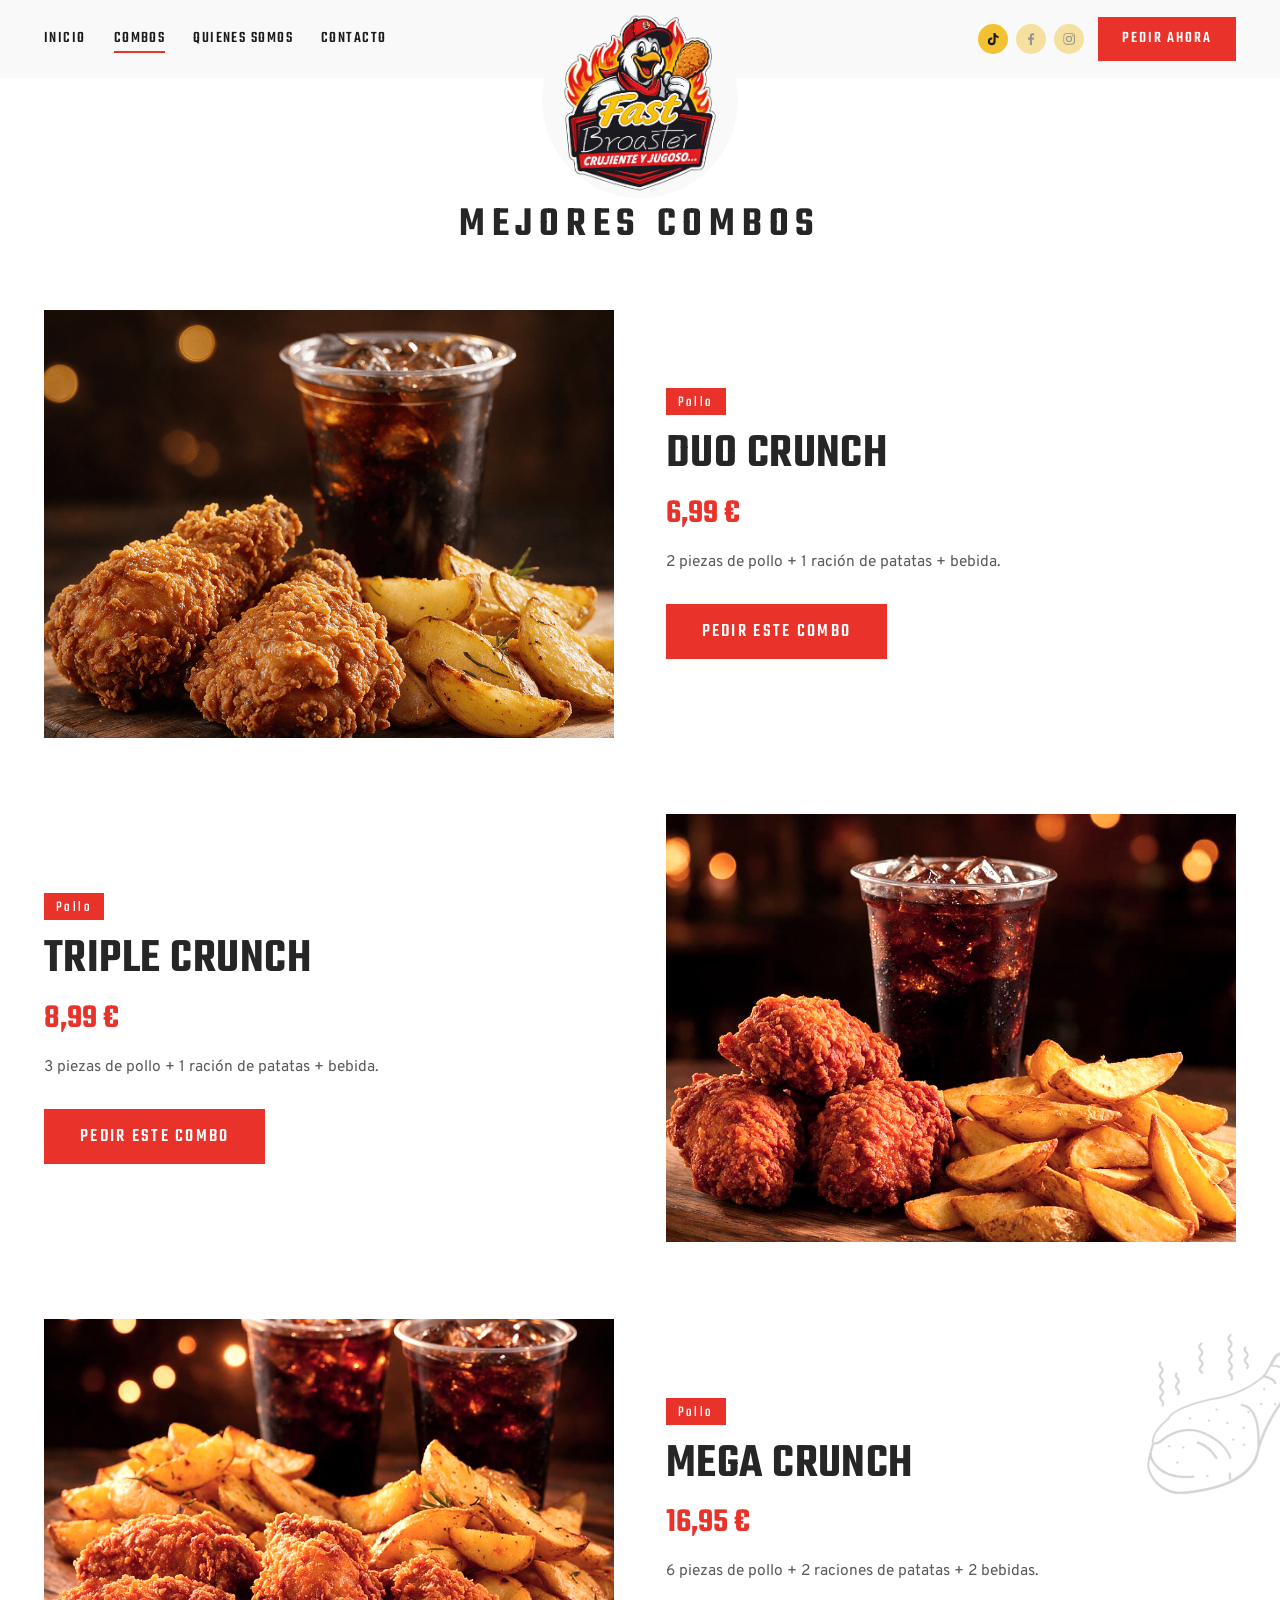
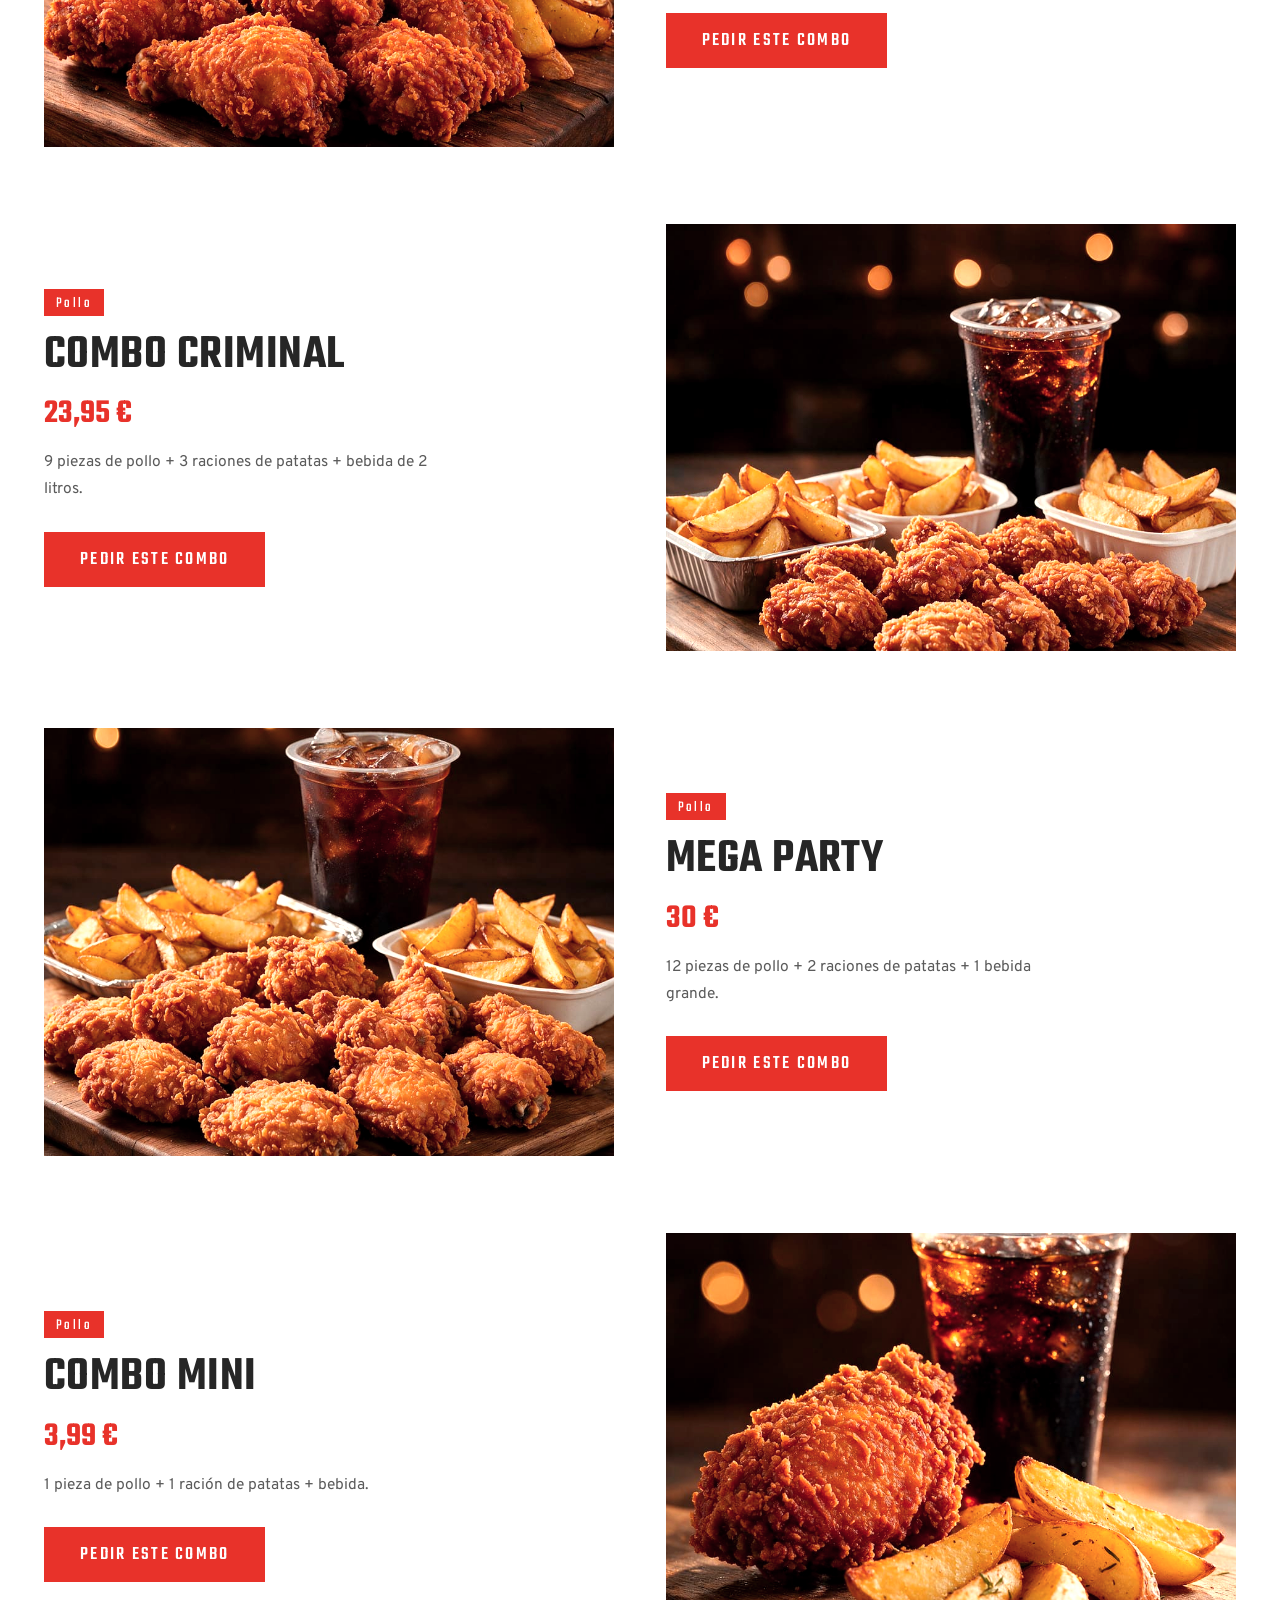
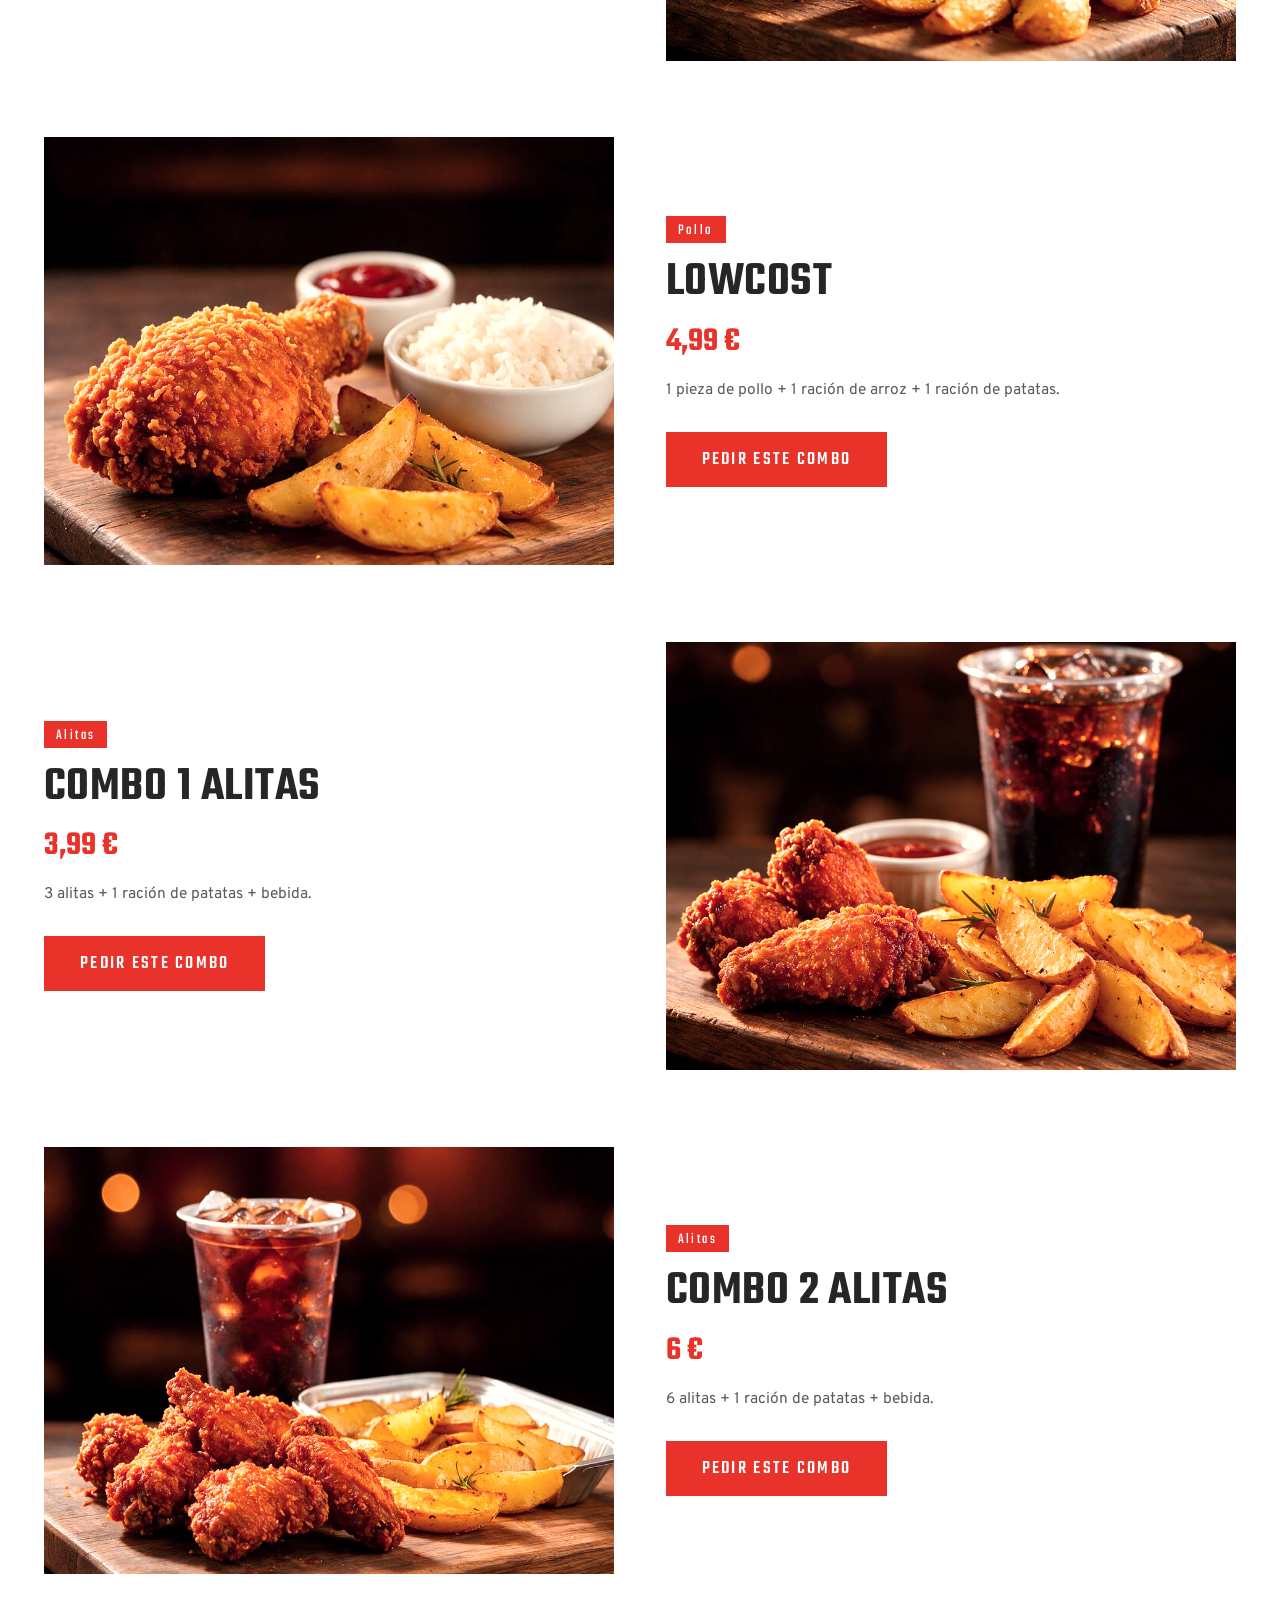
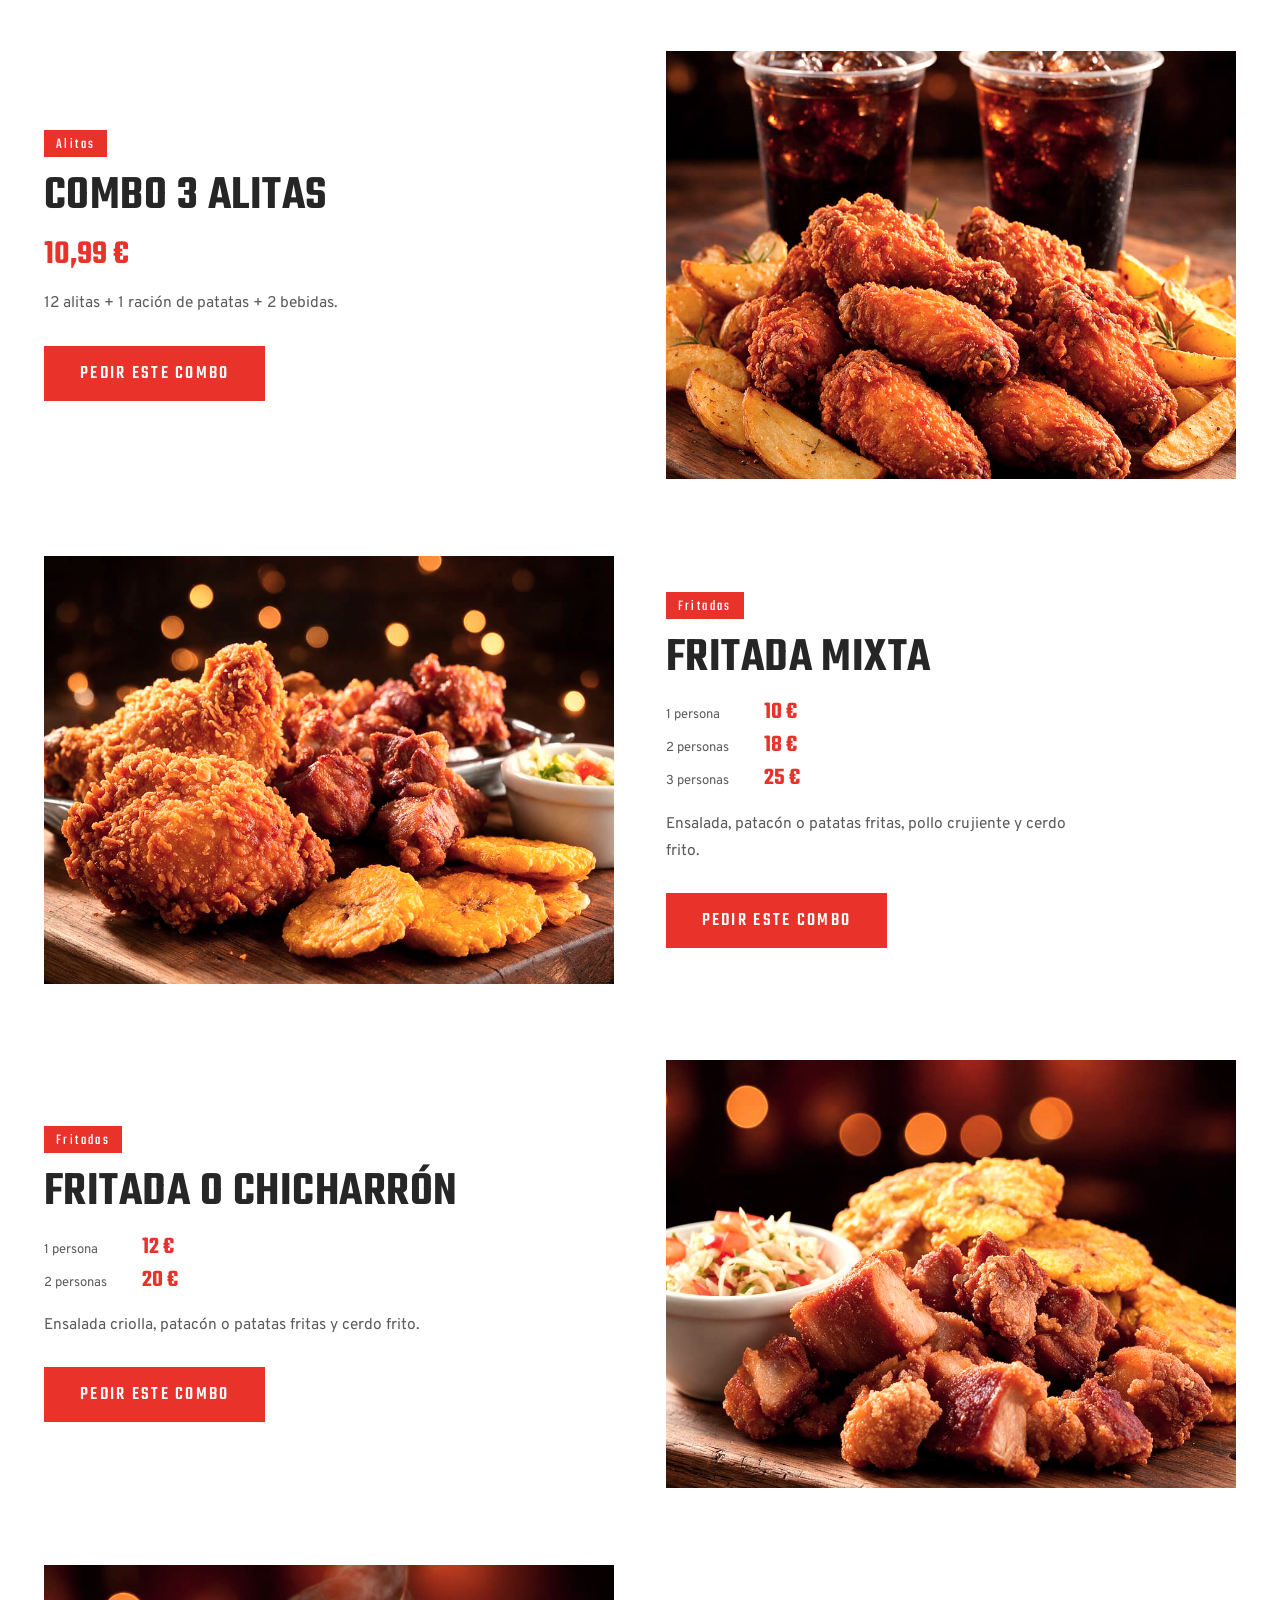
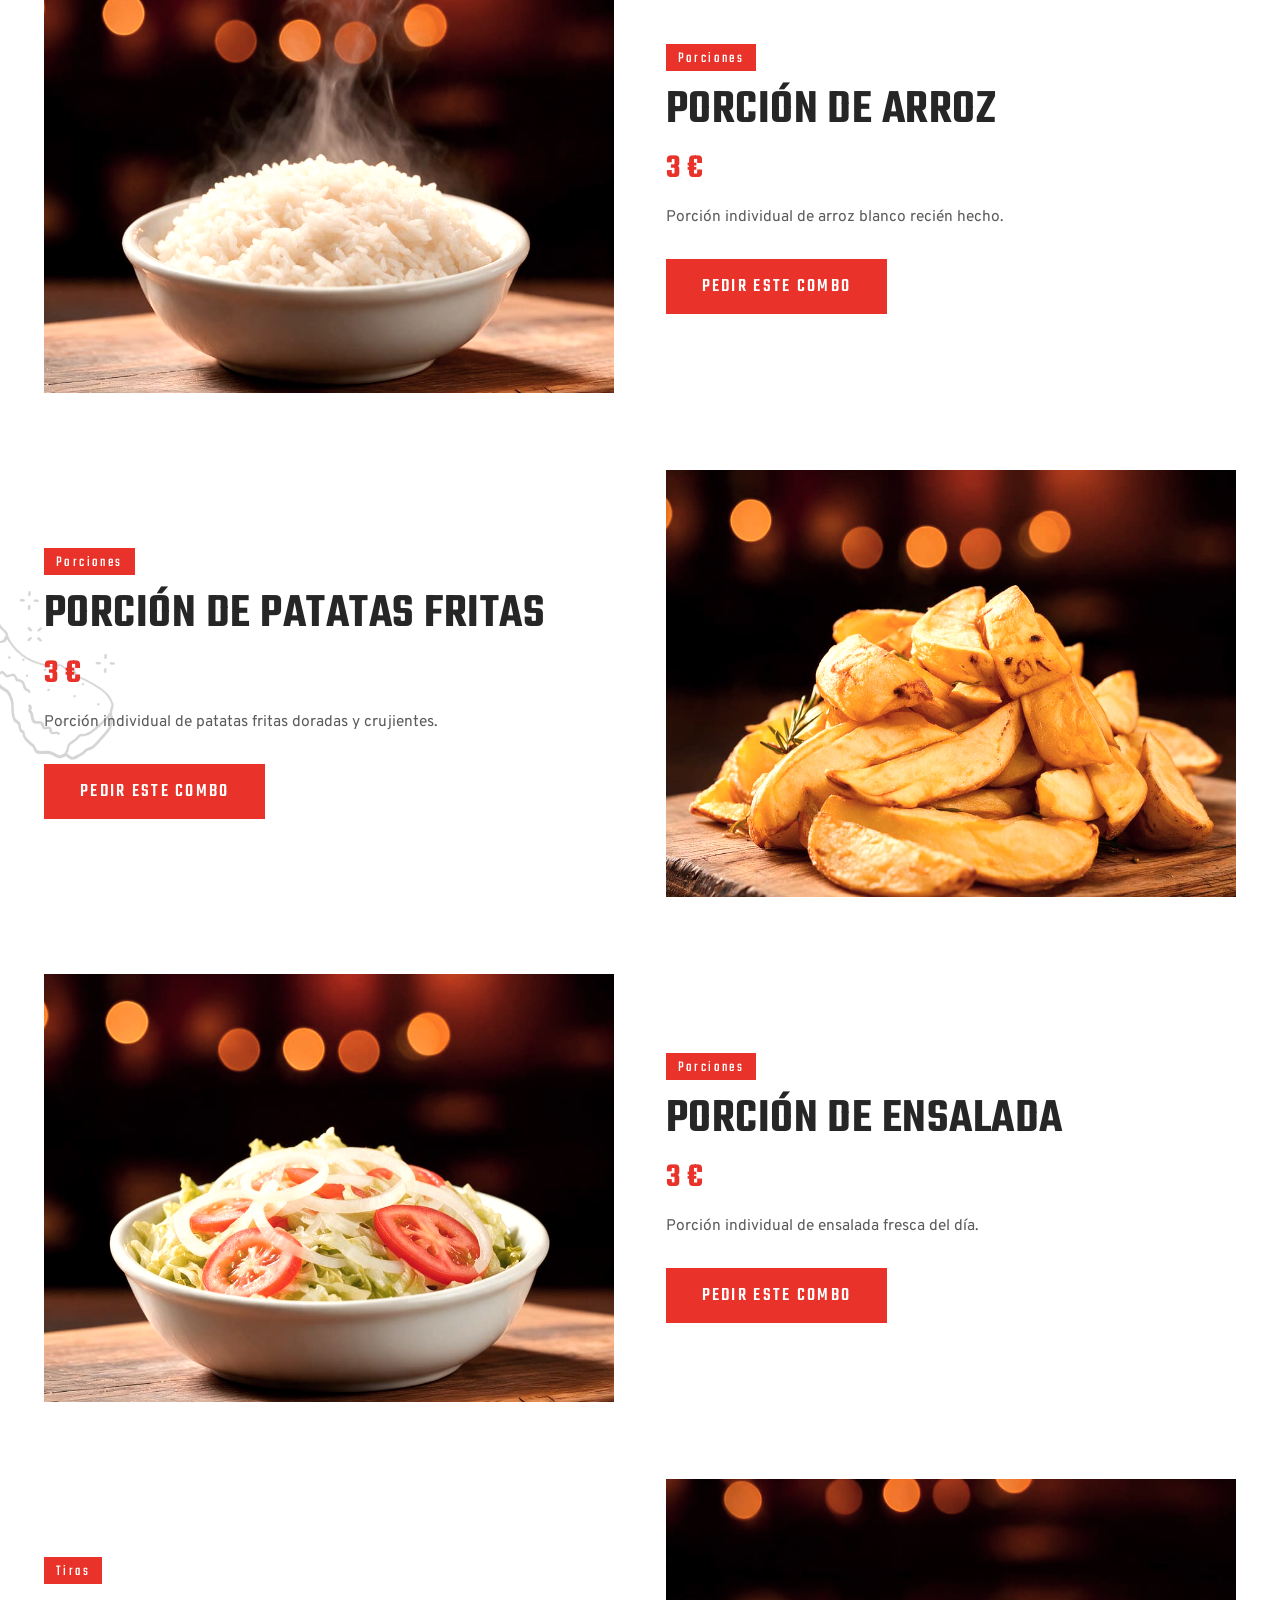
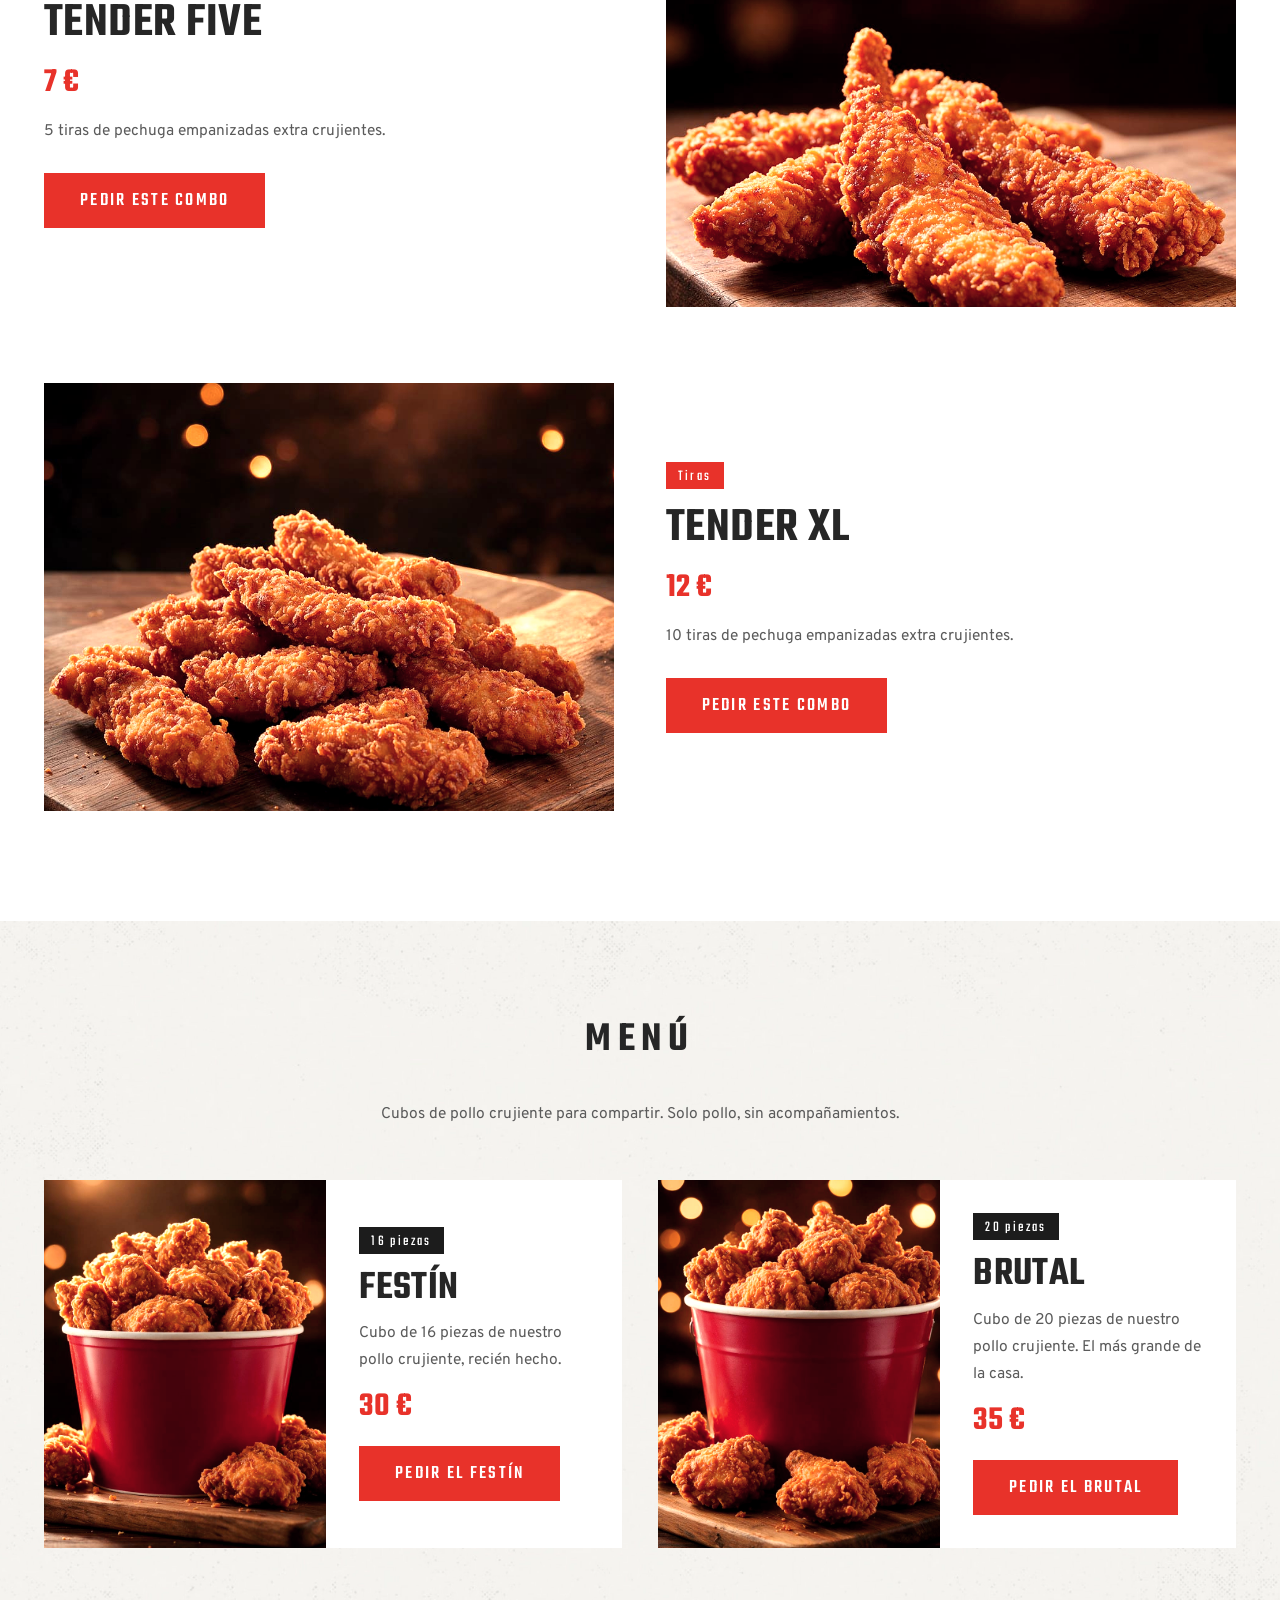
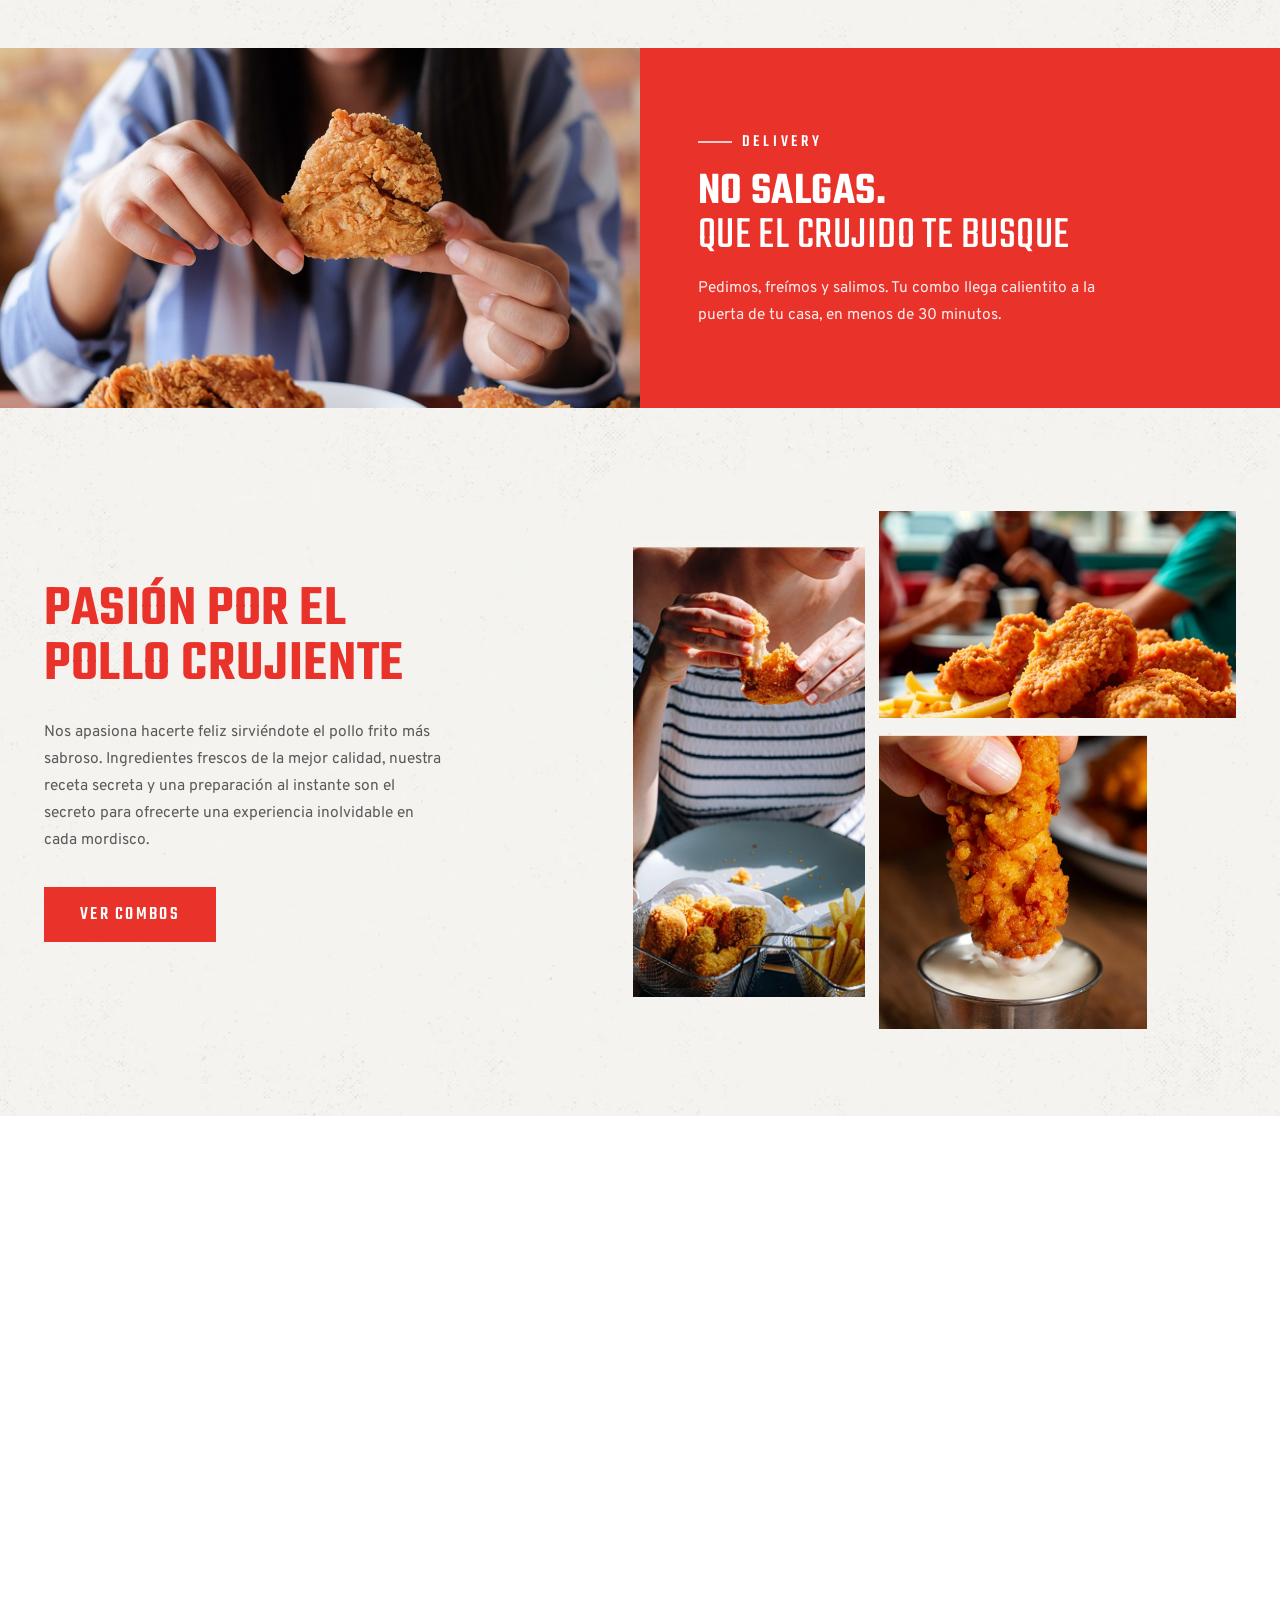
==== commit 41f9f688: "Footer: Contacto pasa a Local #1, dos locales centrados con una línea divisoria Co-Authored-By: Clau" ====
--- a/index.html
+++ b/index.html
@@ -179,7 +179,7 @@
   <div class="container">
     <div class="locations">
       <div class="location reveal">
-        <h3>Direccion #1</h3>
+        <h3>Local #1</h3>
         <p class="loc-line">
           <svg viewBox="0 0 24 24" class="ico" aria-hidden="true"><path d="M12 2a7 7 0 0 0-7 7c0 5.25 7 13 7 13s7-7.75 7-13a7 7 0 0 0-7-7m0 9.5A2.5 2.5 0 1 1 12 6.5a2.5 2.5 0 0 1 0 5"/></svg>
           <span>Florida, 45<br>08905 Hospitalet de Ll.<br><em>(cerca plz. Pajaritos)</em></span>
@@ -188,12 +188,6 @@
           <span class="metro" aria-label="Metro">M</span>
           <span>L1 Torrassa</span>
         </p>
-        <span class="rule"></span>
-        <a href="https://www.google.com/maps/search/?api=1&amp;query=Carrer+de+Florida+45+08905+Hospitalet+de+Llobregat" target="_blank" rel="noopener" class="link-arrow">Cómo llegar <span>&rarr;</span></a>
-      </div>
-
-      <div class="location reveal">
-        <h3>Contacto</h3>
         <p class="loc-line">
           <svg viewBox="0 0 24 24" class="ico" aria-hidden="true"><path d="M6.6 10.8a15.1 15.1 0 0 0 6.6 6.6l2.2-2.2c.3-.3.7-.4 1-.2 1.2.4 2.4.6 3.6.6.6 0 1 .4 1 1V20c0 .6-.4 1-1 1A17 17 0 0 1 3 4c0-.6.4-1 1-1h3.5c.6 0 1 .4 1 1 0 1.3.2 2.5.6 3.6.1.4 0 .8-.2 1z"/></svg>
           <span><span class="loc-label">Teléfono</span><a href="tel:+34931419477">931 419 477</a></span>
@@ -205,11 +199,12 @@
           </span>
         </p>
         <span class="rule"></span>
+        <a href="https://www.google.com/maps/search/?api=1&amp;query=Carrer+de+Florida+45+08905+Hospitalet+de+Llobregat" target="_blank" rel="noopener" class="link-arrow">Cómo llegar <span>&rarr;</span></a>
         <a href="https://wa.me/34652869704" target="_blank" rel="noopener" class="link-arrow">Escríbenos <span>&rarr;</span></a>
       </div>
 
       <div class="location reveal">
-        <h3>Direccion #2</h3>
+        <h3>Local #2</h3>
         <p class="loc-line">
           <svg viewBox="0 0 24 24" class="ico" aria-hidden="true"><path d="M12 2a7 7 0 0 0-7 7c0 5.25 7 13 7 13s7-7.75 7-13a7 7 0 0 0-7-7m0 9.5A2.5 2.5 0 1 1 12 6.5a2.5 2.5 0 0 1 0 5"/></svg>
           <span>Diógenes, 16<br>08905 Hospitalet de Ll.</span>
--- a/assets/css/styles.css
+++ b/assets/css/styles.css
@@ -414,13 +414,18 @@
 body.footer-fixed .site-footer{position:fixed;left:0;right:0;bottom:0}
 body.footer-fixed .page{margin-bottom:var(--footer-h,0px)}
 .locations{
-  display:grid;grid-template-columns:repeat(3,1fr);gap:clamp(28px,5vw,64px);
+  --loc-gap:clamp(48px,8vw,120px);
+  position:relative;
+  display:flex;justify-content:center;align-items:flex-start;gap:var(--loc-gap);
   max-width:1020px;margin:0 auto;padding-bottom:56px;
 }
-.location{position:relative}
-.location + .location::before{
-  content:"";position:absolute;left:clamp(-15px,-3vw,-40px);top:0;bottom:0;width:1px;background:rgba(255,255,255,.18);
-}
+.location{position:relative;flex:0 1 340px}
+/* una sola línea centrada que divide los dos locales */
+.locations::after{
+  content:"";position:absolute;left:50%;top:0;bottom:56px;width:1px;background:rgba(255,255,255,.18);
+}
+.location .link-arrow{display:flex;width:fit-content}
+.location .link-arrow + .link-arrow{margin-top:12px}
 .location h3{font-size:26px;letter-spacing:.1em;margin-bottom:22px}
 .loc-line{display:flex;gap:12px;align-items:flex-start;font-size:13px;color:#c9c9c9;margin:0 0 14px;line-height:1.6}
 .ico{width:16px;height:16px;fill:none;stroke:currentColor;stroke-width:1.4;flex:none;margin-top:3px;
@@ -507,8 +512,9 @@
   .combo-prices li{justify-content:center}
   .cubo{grid-template-columns:1fr}
   .cubo-photo{min-height:0;aspect-ratio:16/10}
-  .locations{grid-template-columns:1fr;gap:38px}
-  .location + .location::before{display:none}
+  .locations{flex-direction:column;align-items:center;gap:38px}
+  .location{flex:none;width:100%;max-width:340px}
+  .locations::after{display:none}
   .rule{max-width:100%}
 }
 @media (prefers-reduced-motion:reduce){
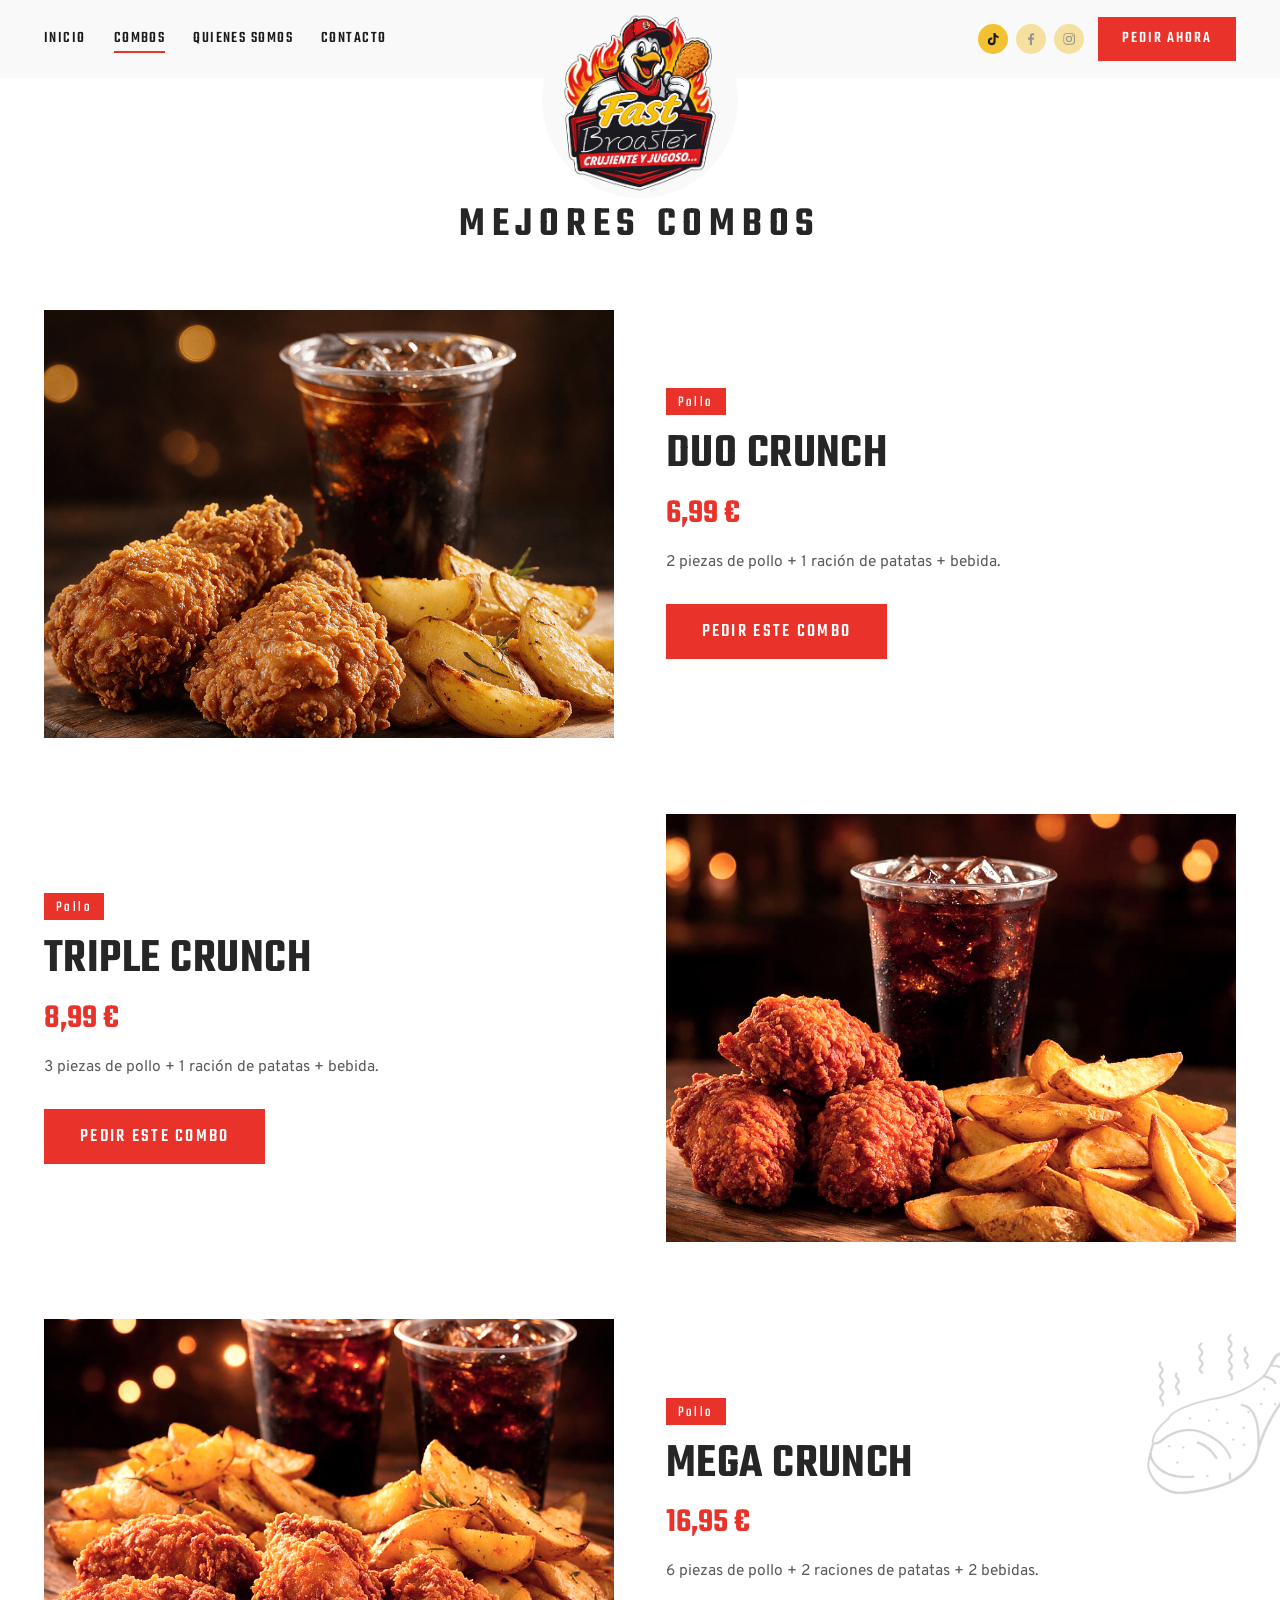
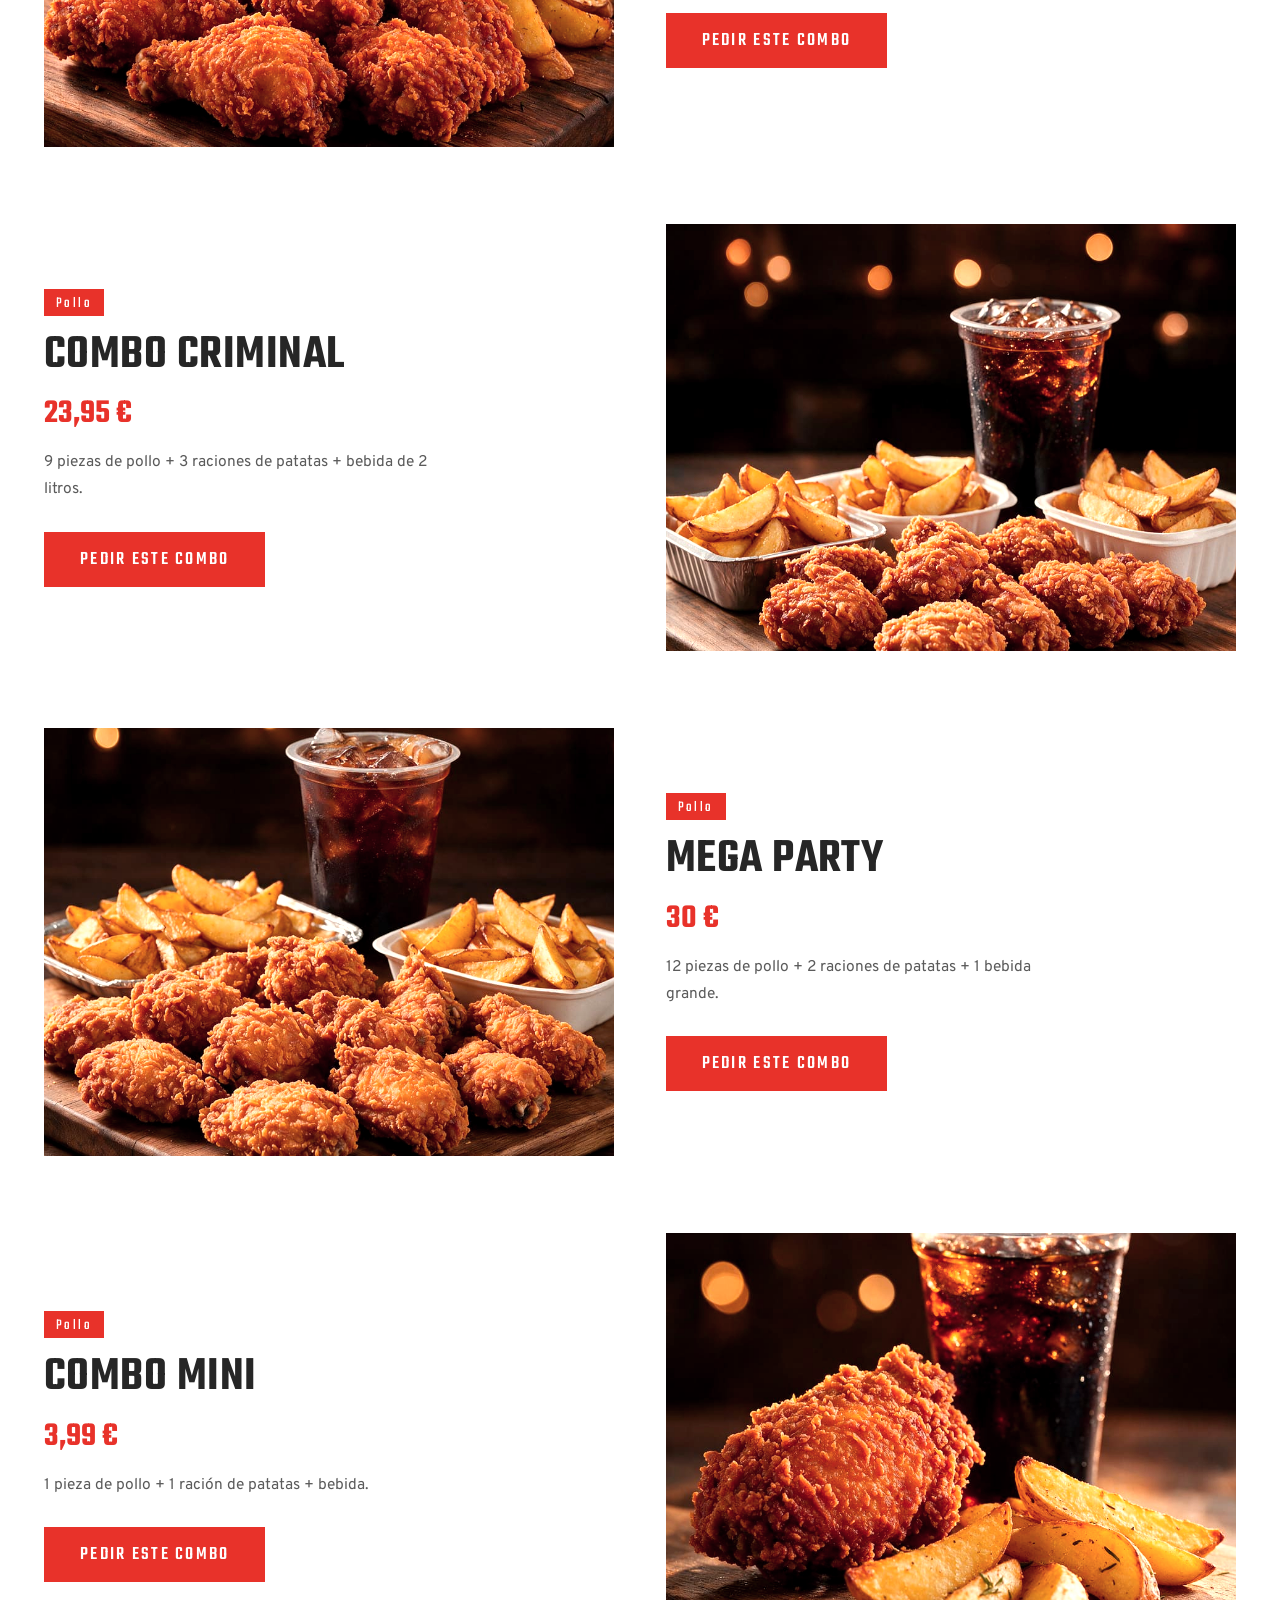
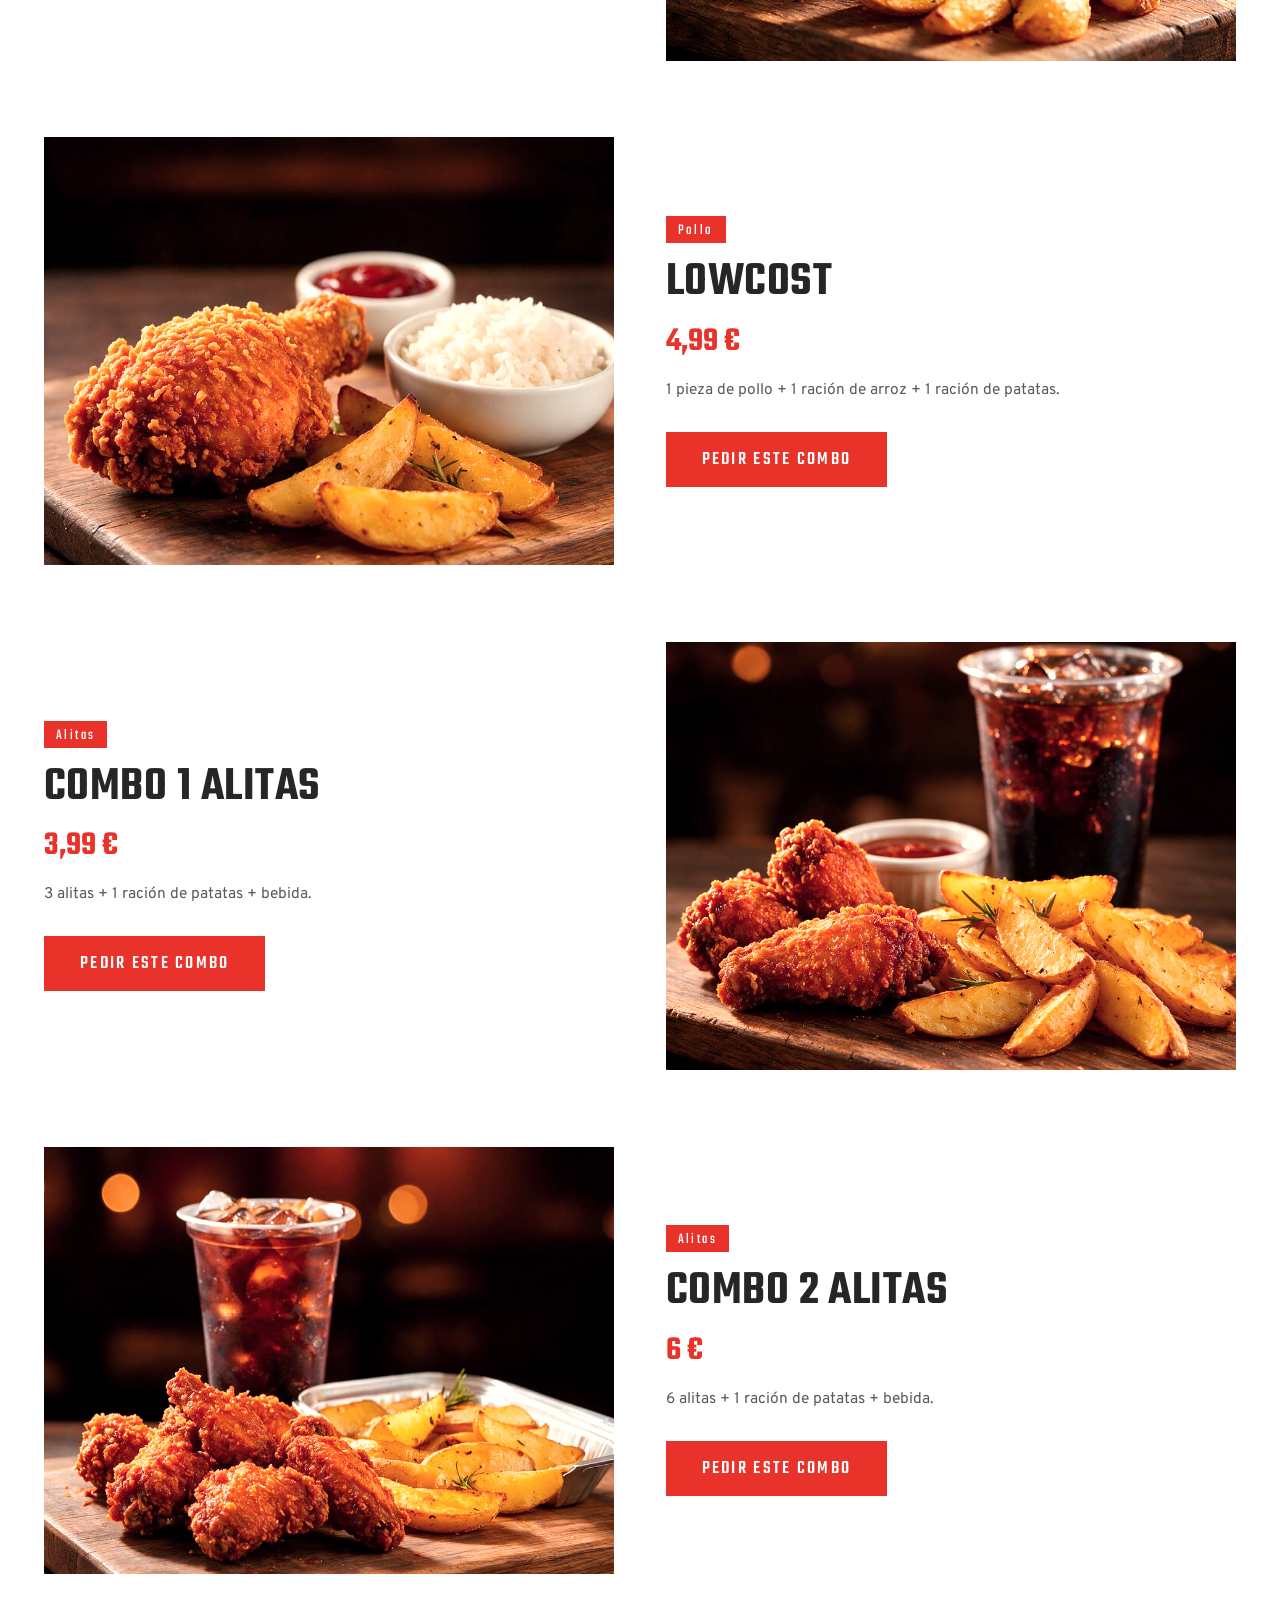
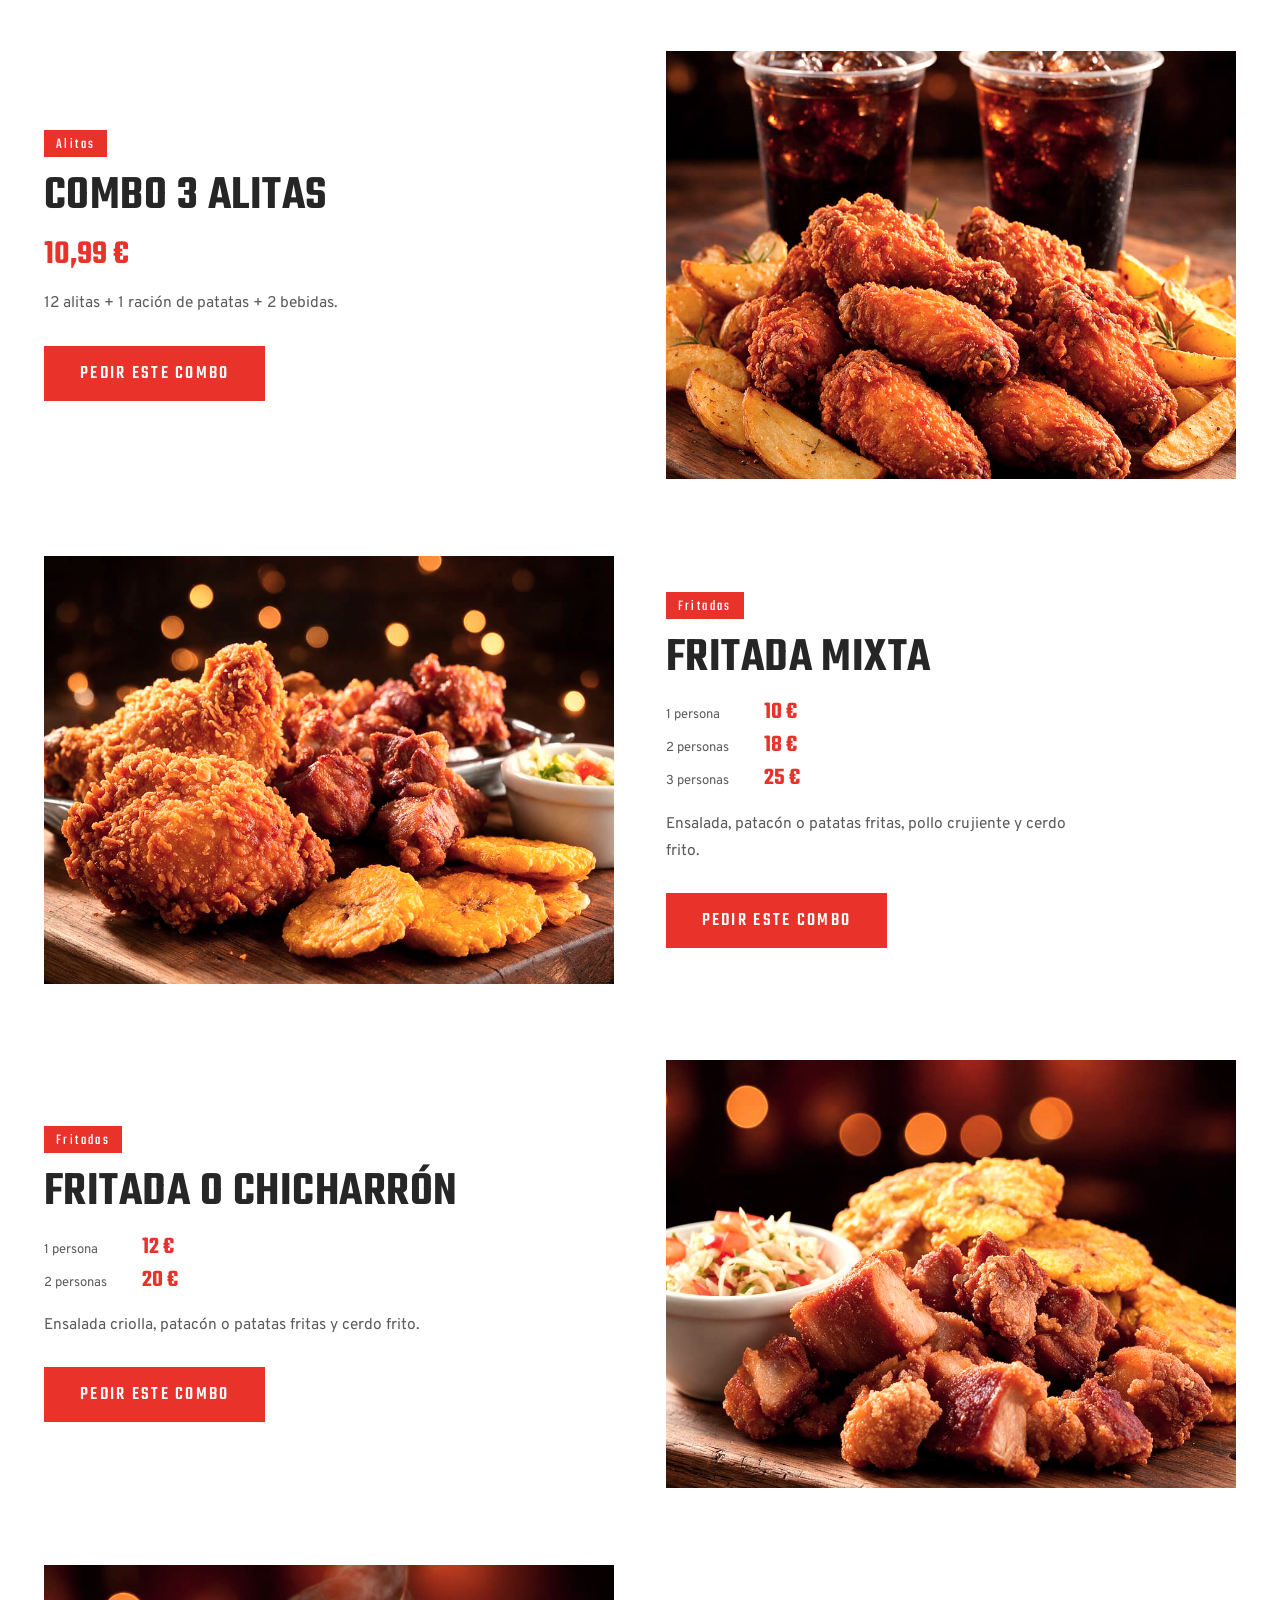
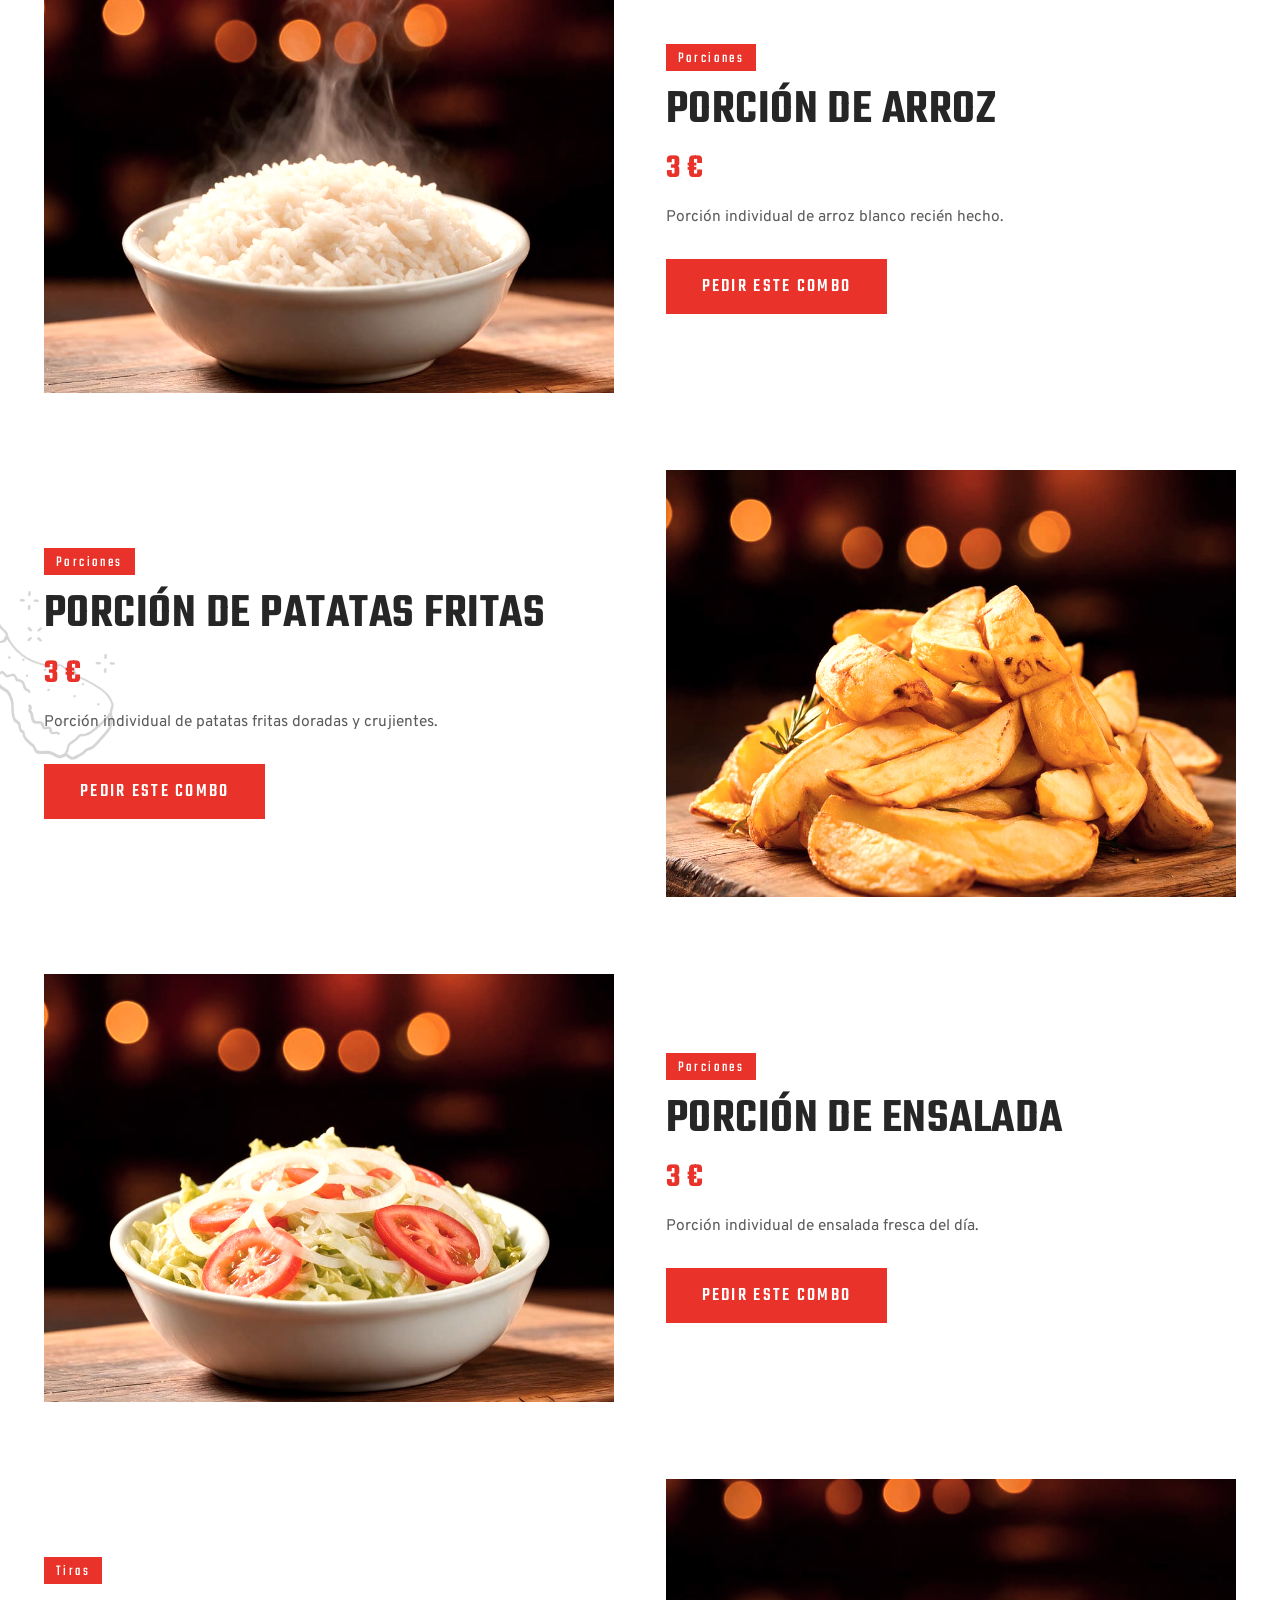
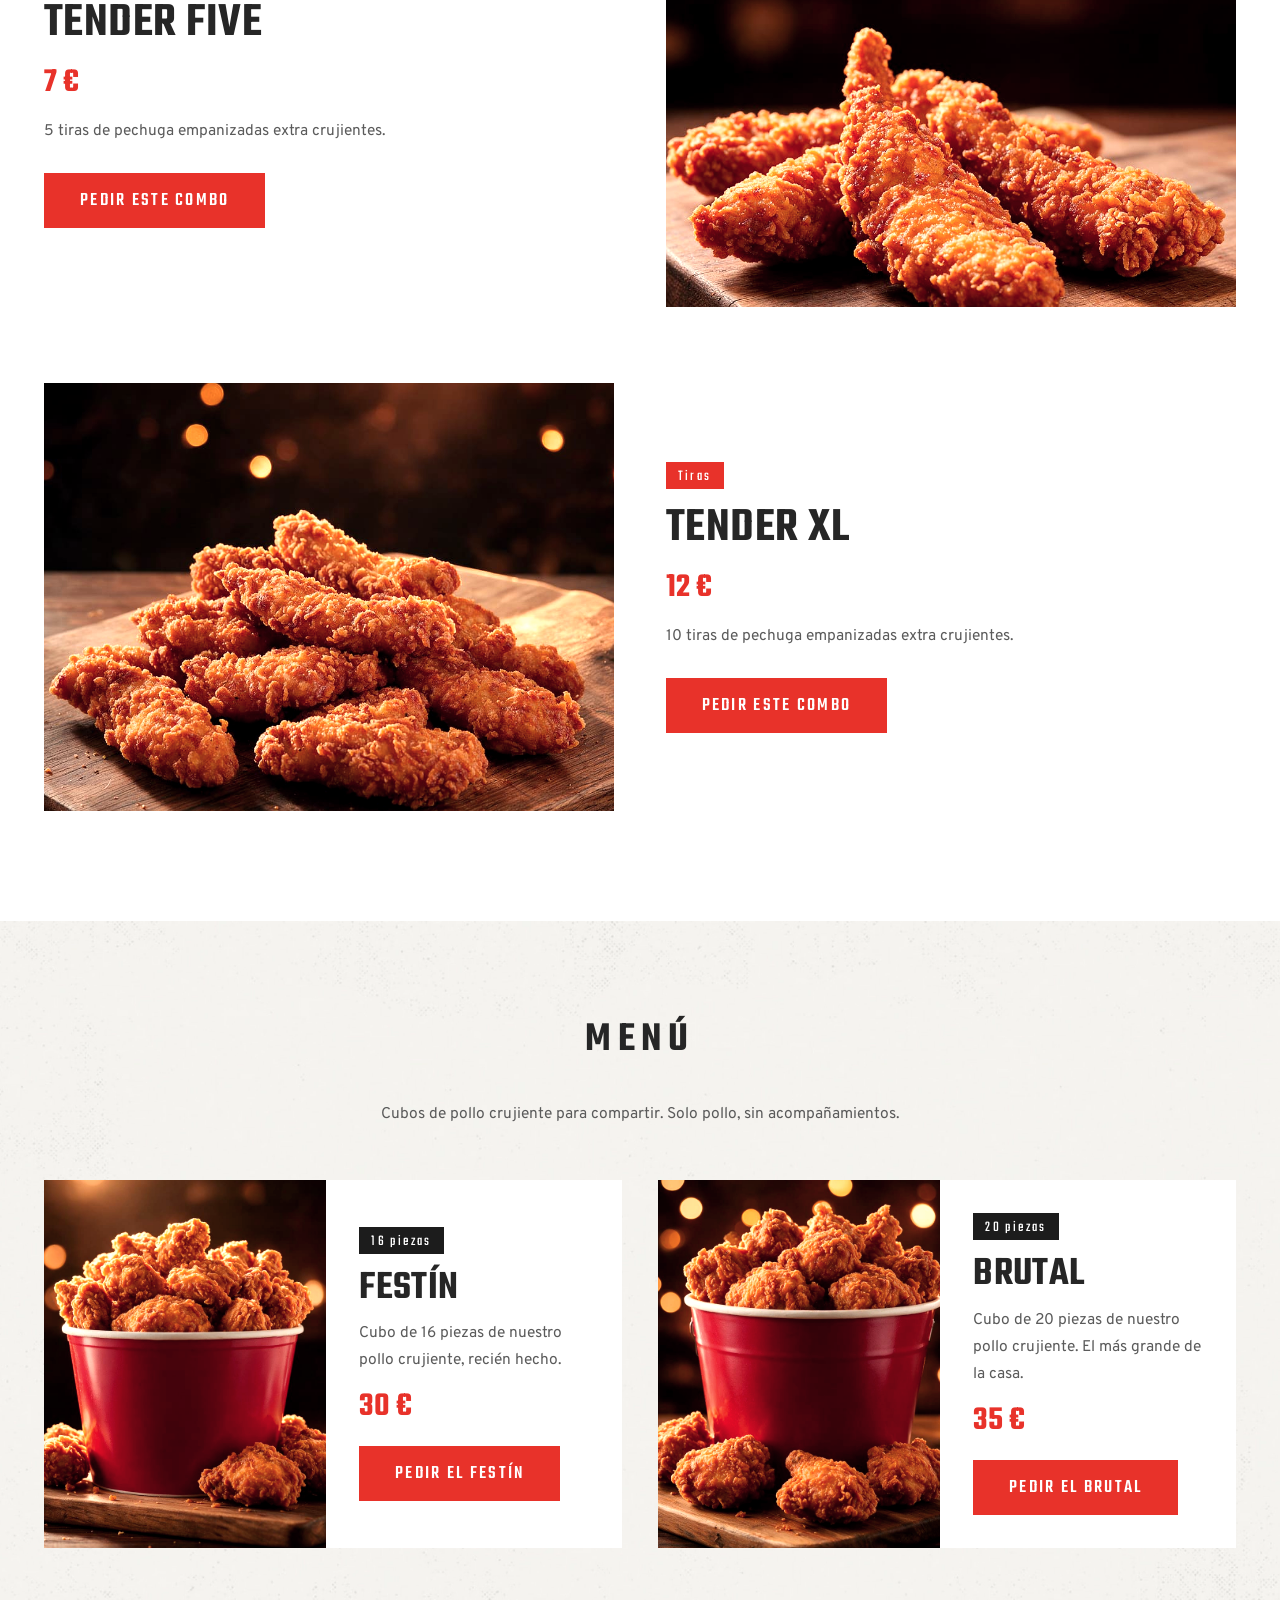
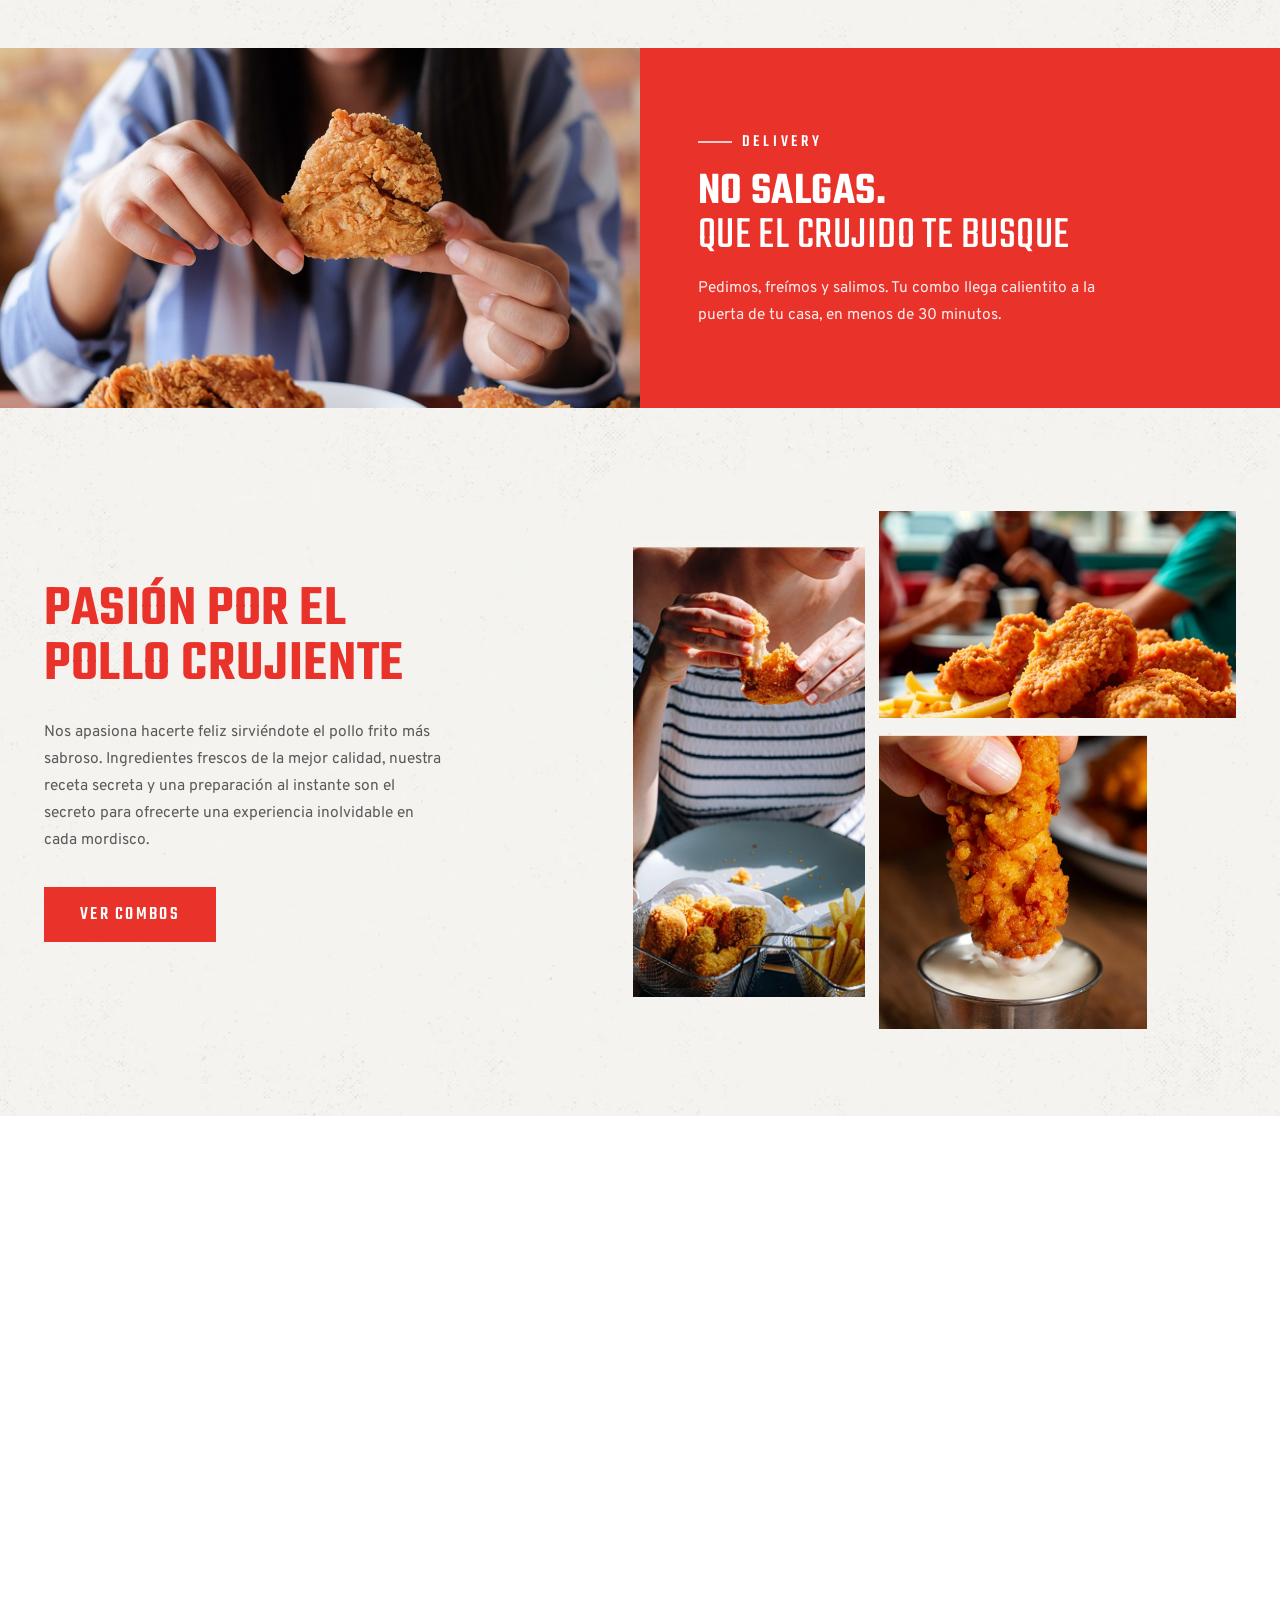
==== commit 8f37f8dc: "Footer: Teléfono y WhatsApp en dos columnas Co-Authored-By: Claude Sonnet 5.5 <noreply@anthropic.com" ====
--- a/index.html
+++ b/index.html
@@ -188,16 +188,18 @@
           <span class="metro" aria-label="Metro">M</span>
           <span>L1 Torrassa</span>
         </p>
-        <p class="loc-line">
-          <svg viewBox="0 0 24 24" class="ico" aria-hidden="true"><path d="M6.6 10.8a15.1 15.1 0 0 0 6.6 6.6l2.2-2.2c.3-.3.7-.4 1-.2 1.2.4 2.4.6 3.6.6.6 0 1 .4 1 1V20c0 .6-.4 1-1 1A17 17 0 0 1 3 4c0-.6.4-1 1-1h3.5c.6 0 1 .4 1 1 0 1.3.2 2.5.6 3.6.1.4 0 .8-.2 1z"/></svg>
-          <span><span class="loc-label">Teléfono</span><a href="tel:+34931419477">931 419 477</a></span>
-        </p>
-        <p class="loc-line">
-          <svg viewBox="0 0 24 24" class="ico" aria-hidden="true"><path d="M12 2a10 10 0 0 0-8.6 15l-1.3 4.8 5-1.3A10 10 0 1 0 12 2m0 18.2c-1.6 0-3.2-.4-4.5-1.3l-.3-.2-3 .8.8-2.9-.2-.3A8.2 8.2 0 1 1 12 20.2m4.5-6.1c-.2-.1-1.4-.7-1.7-.8s-.4-.1-.5.1-.6.8-.8 1-.3.2-.5.1a6.7 6.7 0 0 1-3.3-2.9c-.2-.4.2-.4.6-1.2.1-.1 0-.3 0-.4l-.7-1.7c-.2-.4-.4-.4-.5-.4h-.5c-.2 0-.5.1-.7.3-.9 1-.9 2.3-.1 3.6a10 10 0 0 0 4 3.6c1.5.6 2.4.6 3.2.4.5-.1 1.4-.6 1.6-1.2.2-.6.2-1 .1-1.1z"/></svg>
-          <span><span class="loc-label">WhatsApp</span>
-            <a href="https://wa.me/34652869704" target="_blank" rel="noopener">652 869 704</a>
-          </span>
-        </p>
+        <div class="loc-cols">
+          <p class="loc-line">
+            <svg viewBox="0 0 24 24" class="ico" aria-hidden="true"><path d="M6.6 10.8a15.1 15.1 0 0 0 6.6 6.6l2.2-2.2c.3-.3.7-.4 1-.2 1.2.4 2.4.6 3.6.6.6 0 1 .4 1 1V20c0 .6-.4 1-1 1A17 17 0 0 1 3 4c0-.6.4-1 1-1h3.5c.6 0 1 .4 1 1 0 1.3.2 2.5.6 3.6.1.4 0 .8-.2 1z"/></svg>
+            <span><span class="loc-label">Teléfono</span><a href="tel:+34931419477">931 419 477</a></span>
+          </p>
+          <p class="loc-line">
+            <svg viewBox="0 0 24 24" class="ico" aria-hidden="true"><path d="M12 2a10 10 0 0 0-8.6 15l-1.3 4.8 5-1.3A10 10 0 1 0 12 2m0 18.2c-1.6 0-3.2-.4-4.5-1.3l-.3-.2-3 .8.8-2.9-.2-.3A8.2 8.2 0 1 1 12 20.2m4.5-6.1c-.2-.1-1.4-.7-1.7-.8s-.4-.1-.5.1-.6.8-.8 1-.3.2-.5.1a6.7 6.7 0 0 1-3.3-2.9c-.2-.4.2-.4.6-1.2.1-.1 0-.3 0-.4l-.7-1.7c-.2-.4-.4-.4-.5-.4h-.5c-.2 0-.5.1-.7.3-.9 1-.9 2.3-.1 3.6a10 10 0 0 0 4 3.6c1.5.6 2.4.6 3.2.4.5-.1 1.4-.6 1.6-1.2.2-.6.2-1 .1-1.1z"/></svg>
+            <span><span class="loc-label">WhatsApp</span>
+              <a href="https://wa.me/34652869704" target="_blank" rel="noopener">652 869 704</a>
+            </span>
+          </p>
+        </div>
         <span class="rule"></span>
         <a href="https://www.google.com/maps/search/?api=1&amp;query=Carrer+de+Florida+45+08905+Hospitalet+de+Llobregat" target="_blank" rel="noopener" class="link-arrow">Cómo llegar <span>&rarr;</span></a>
         <a href="https://wa.me/34652869704" target="_blank" rel="noopener" class="link-arrow">Escríbenos <span>&rarr;</span></a>
--- a/assets/css/styles.css
+++ b/assets/css/styles.css
@@ -424,6 +424,8 @@
 .locations::after{
   content:"";position:absolute;left:50%;top:0;bottom:56px;width:1px;background:rgba(255,255,255,.18);
 }
+.loc-cols{display:grid;grid-template-columns:auto auto;justify-content:start;column-gap:clamp(20px,3vw,36px)}
+.loc-cols .loc-line{margin-bottom:14px}
 .location .link-arrow{display:flex;width:fit-content}
 .location .link-arrow + .link-arrow{margin-top:12px}
 .location h3{font-size:26px;letter-spacing:.1em;margin-bottom:22px}
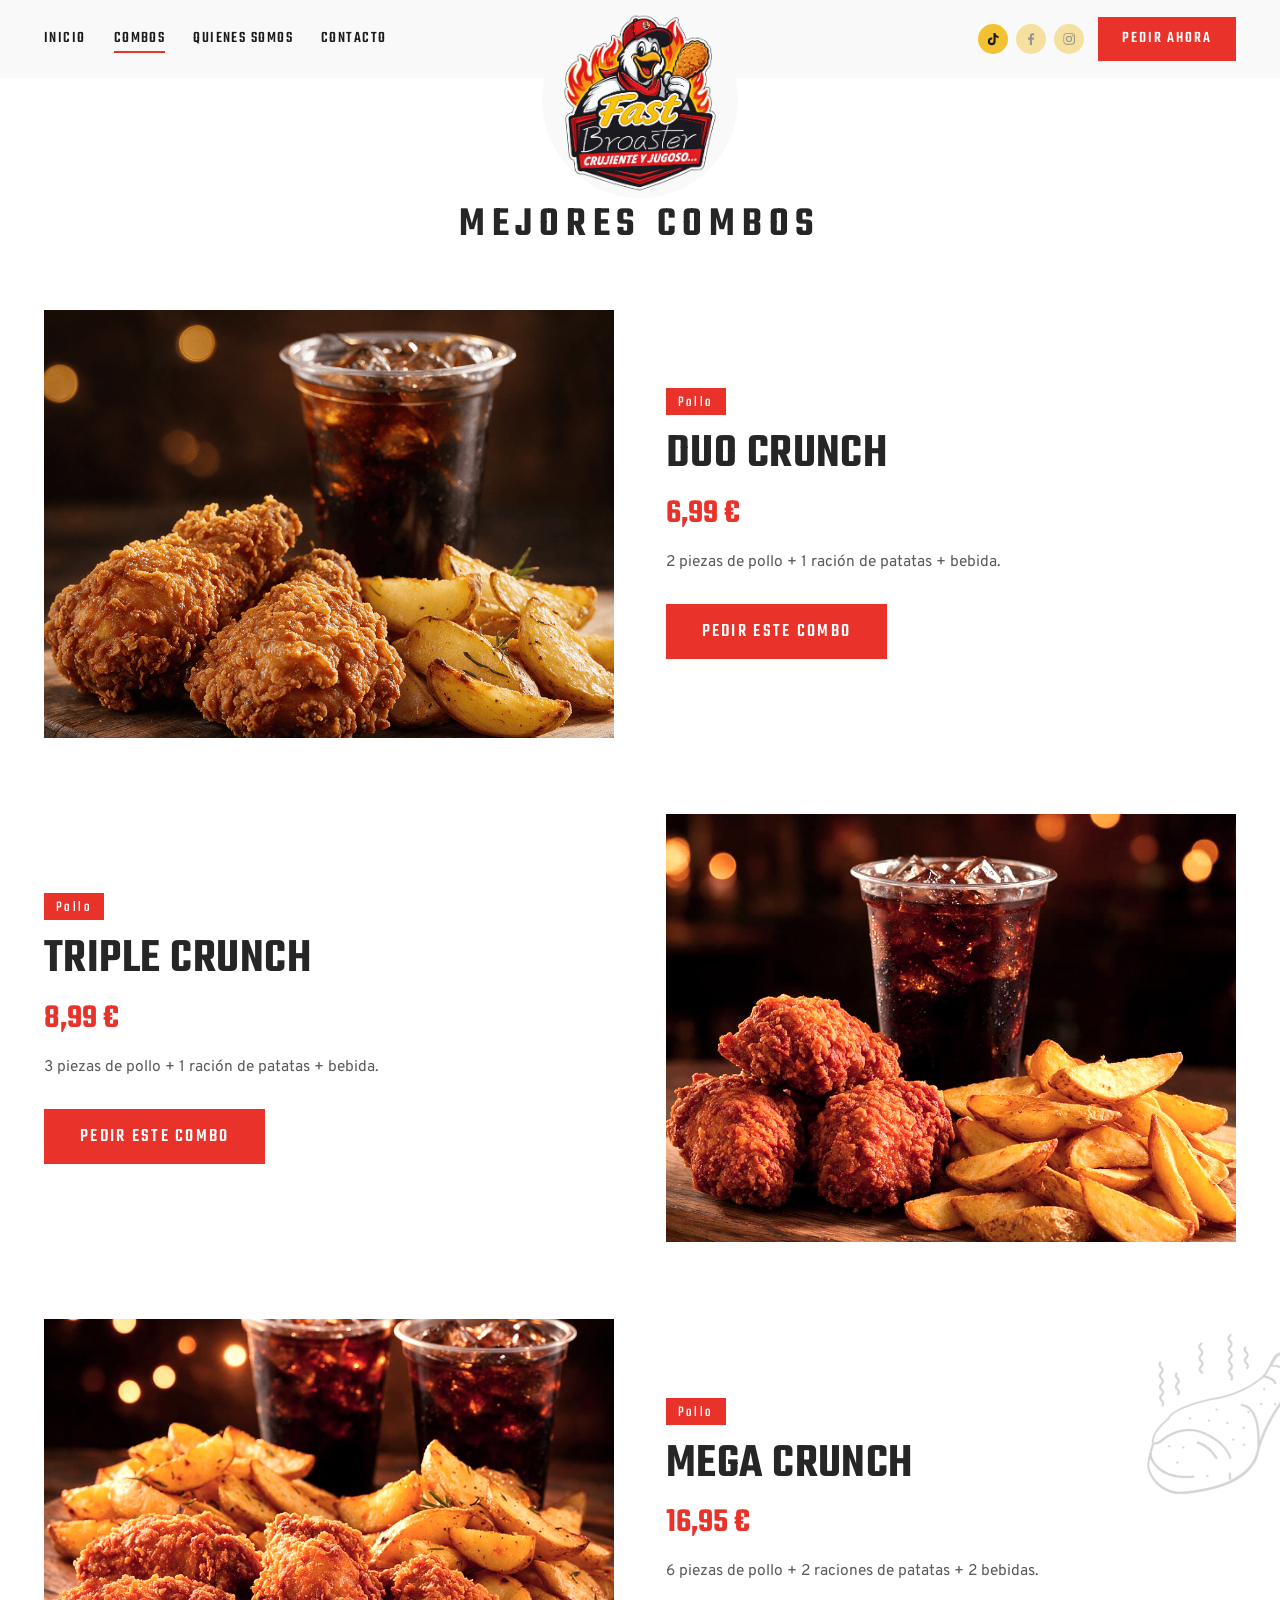
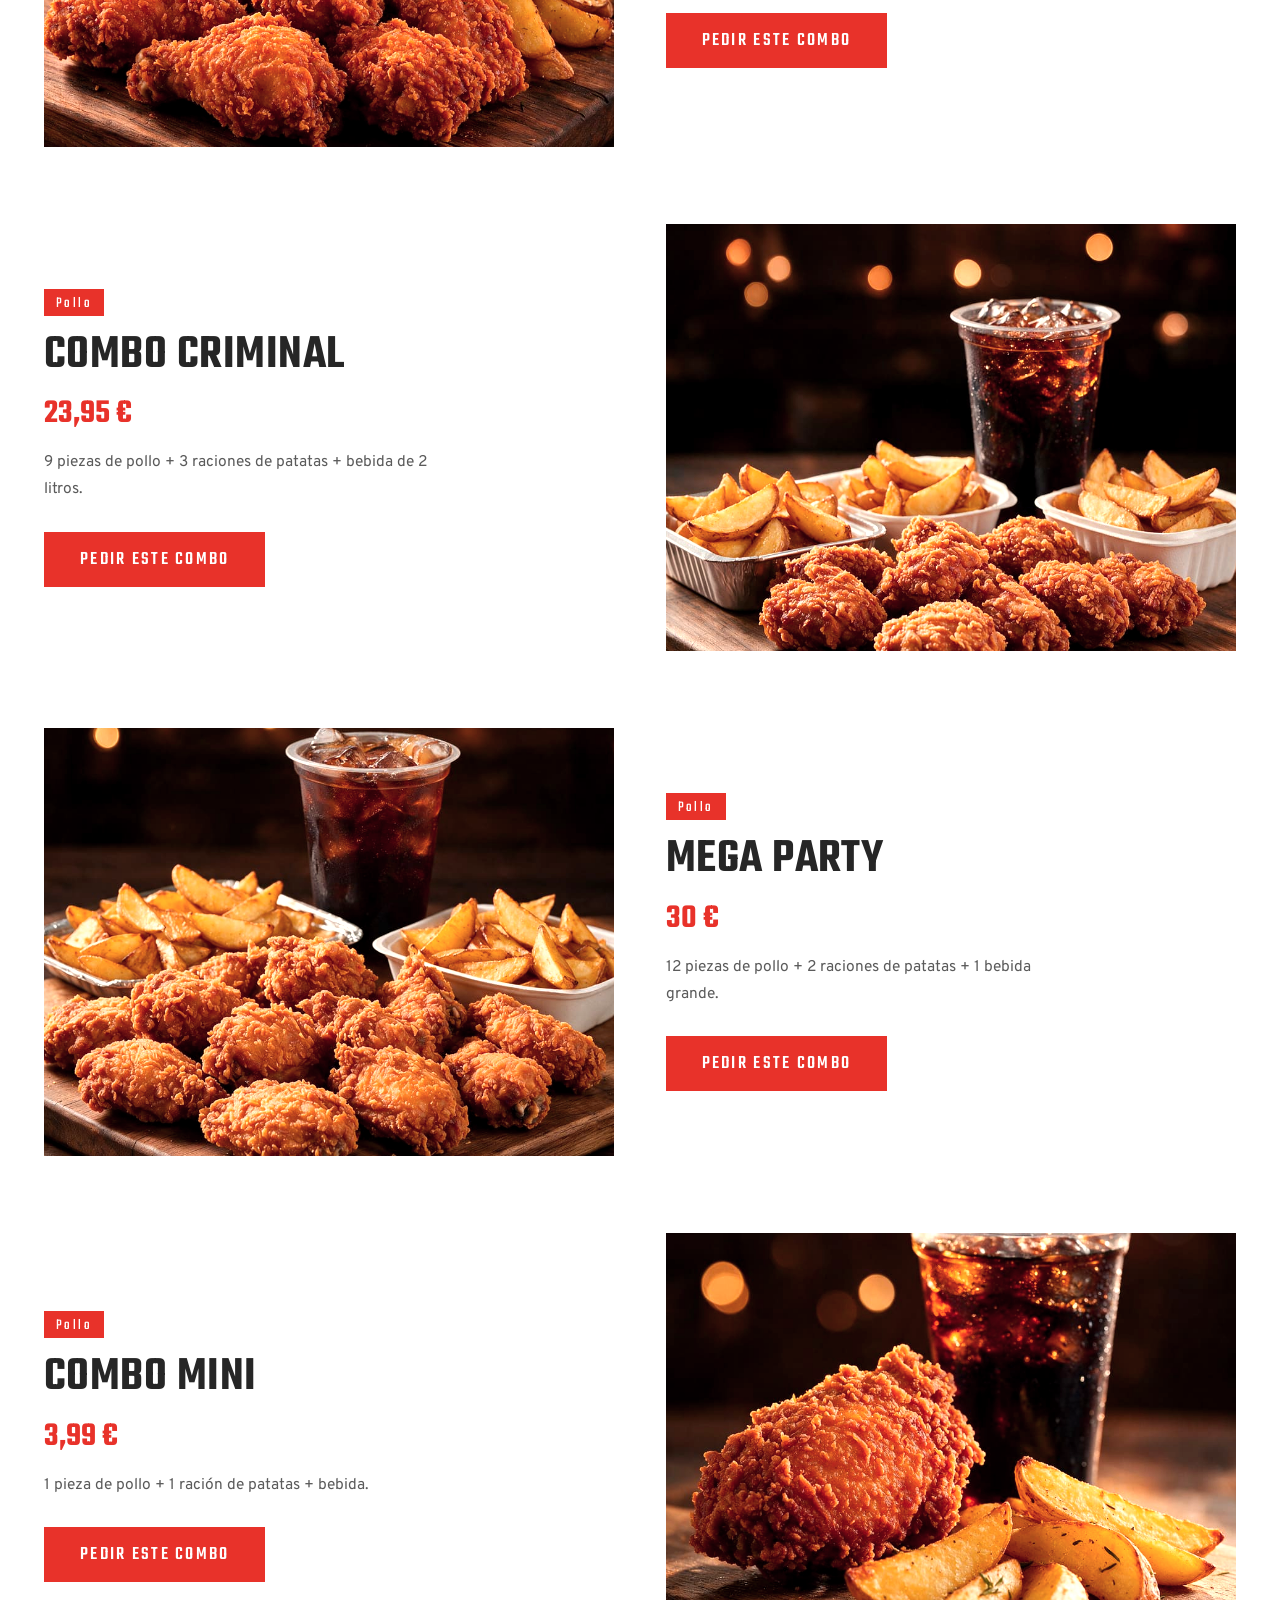
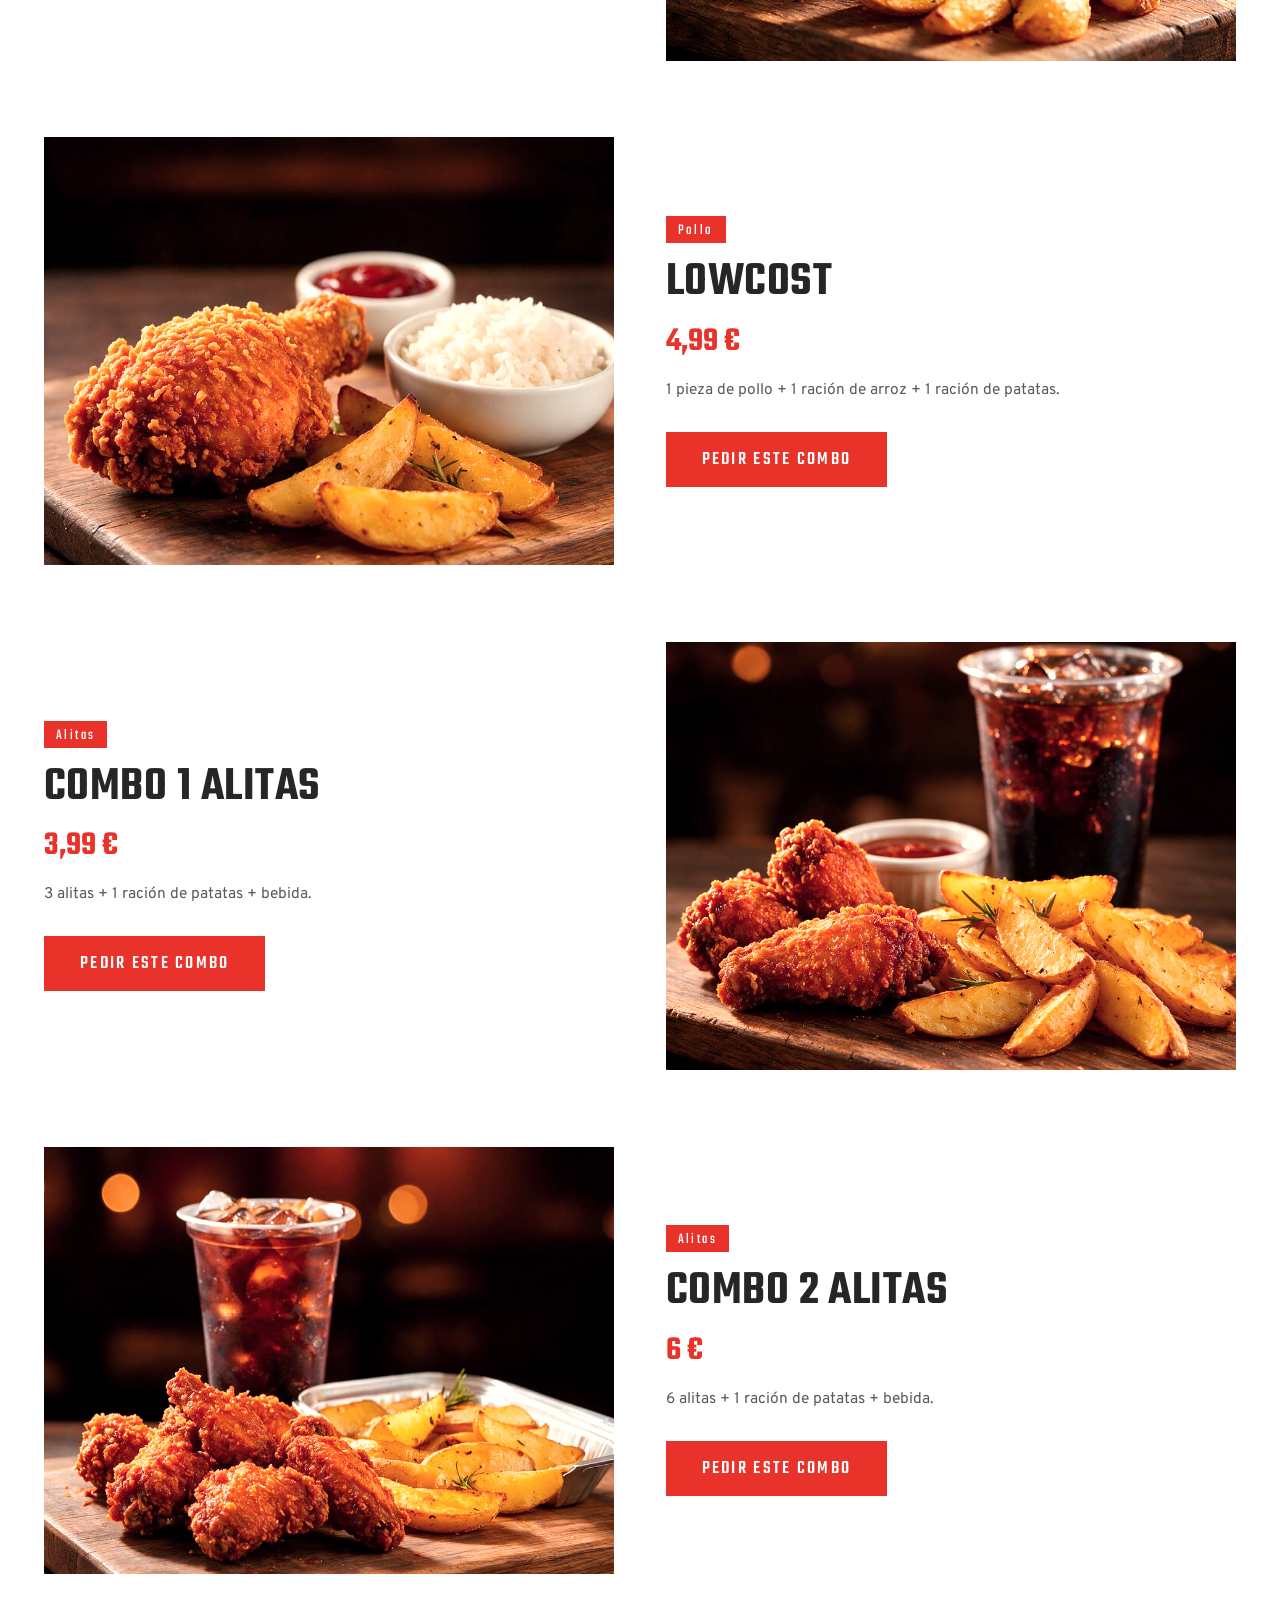
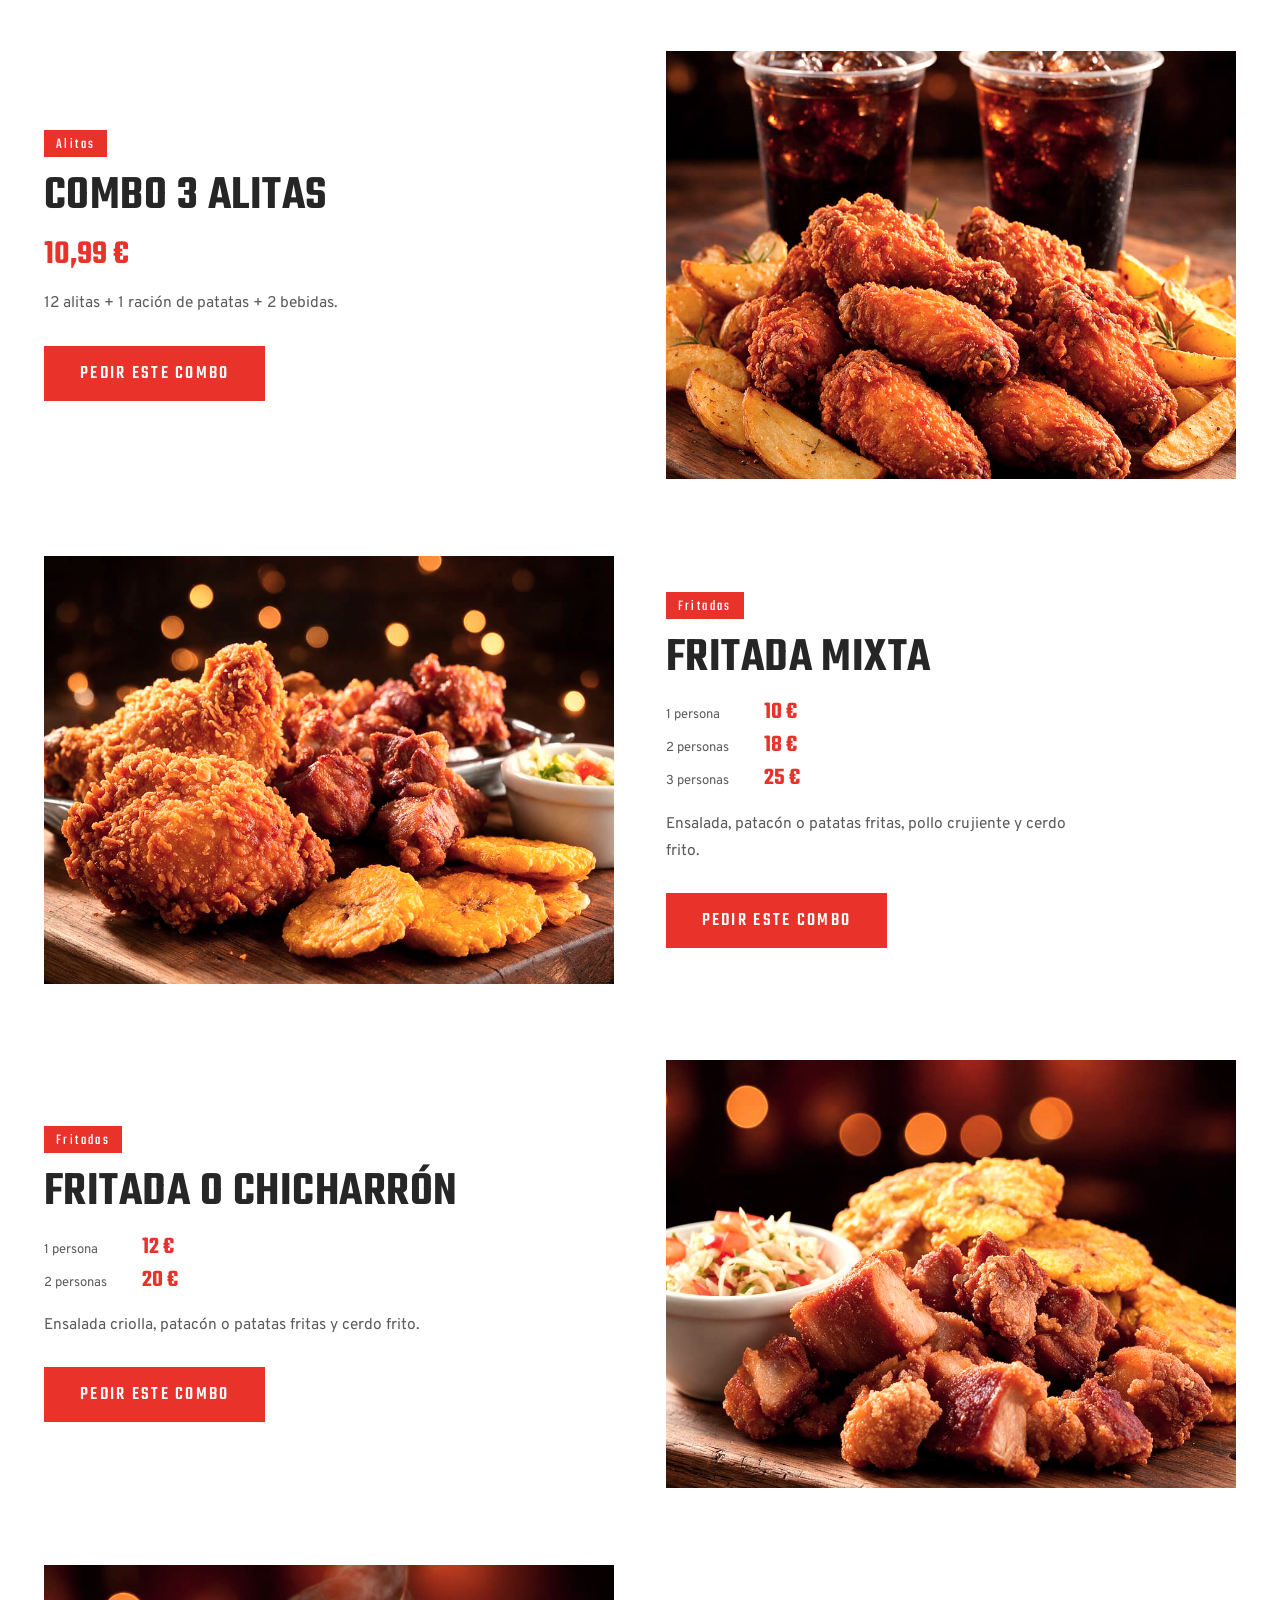
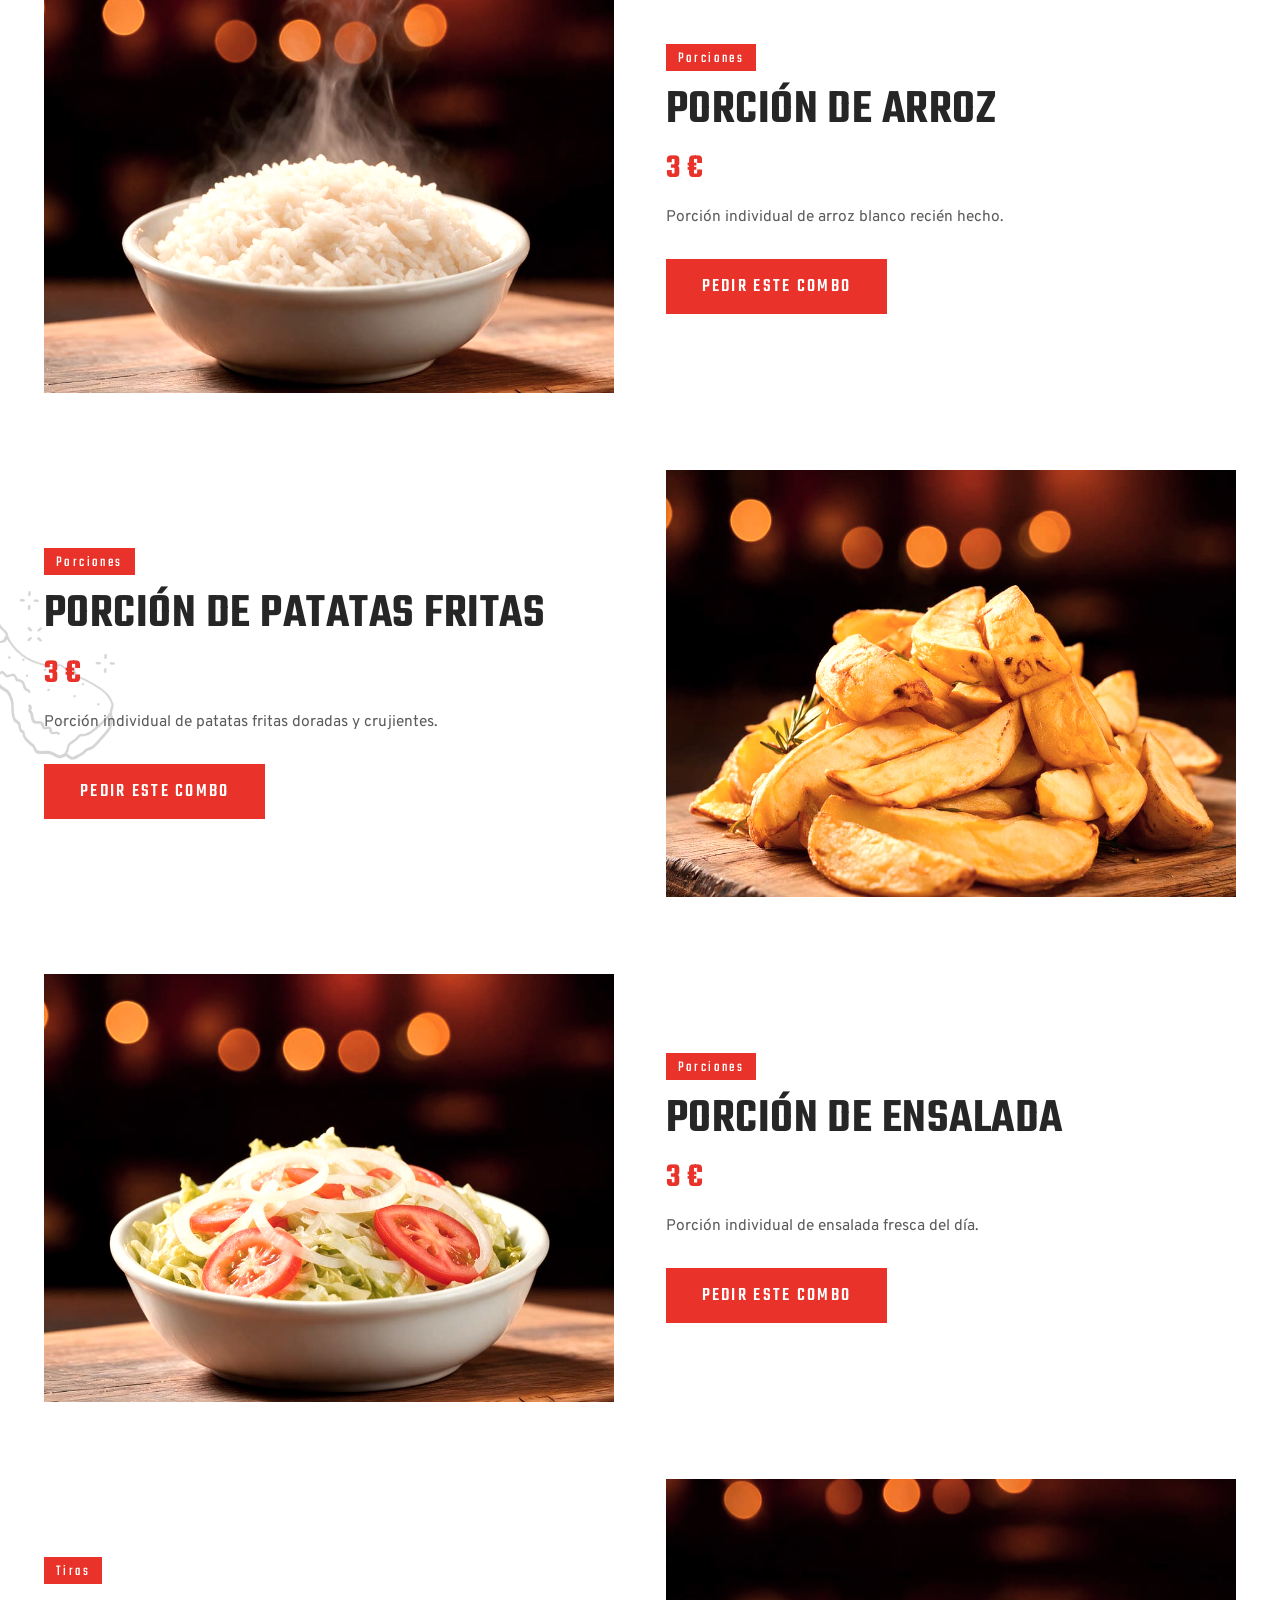
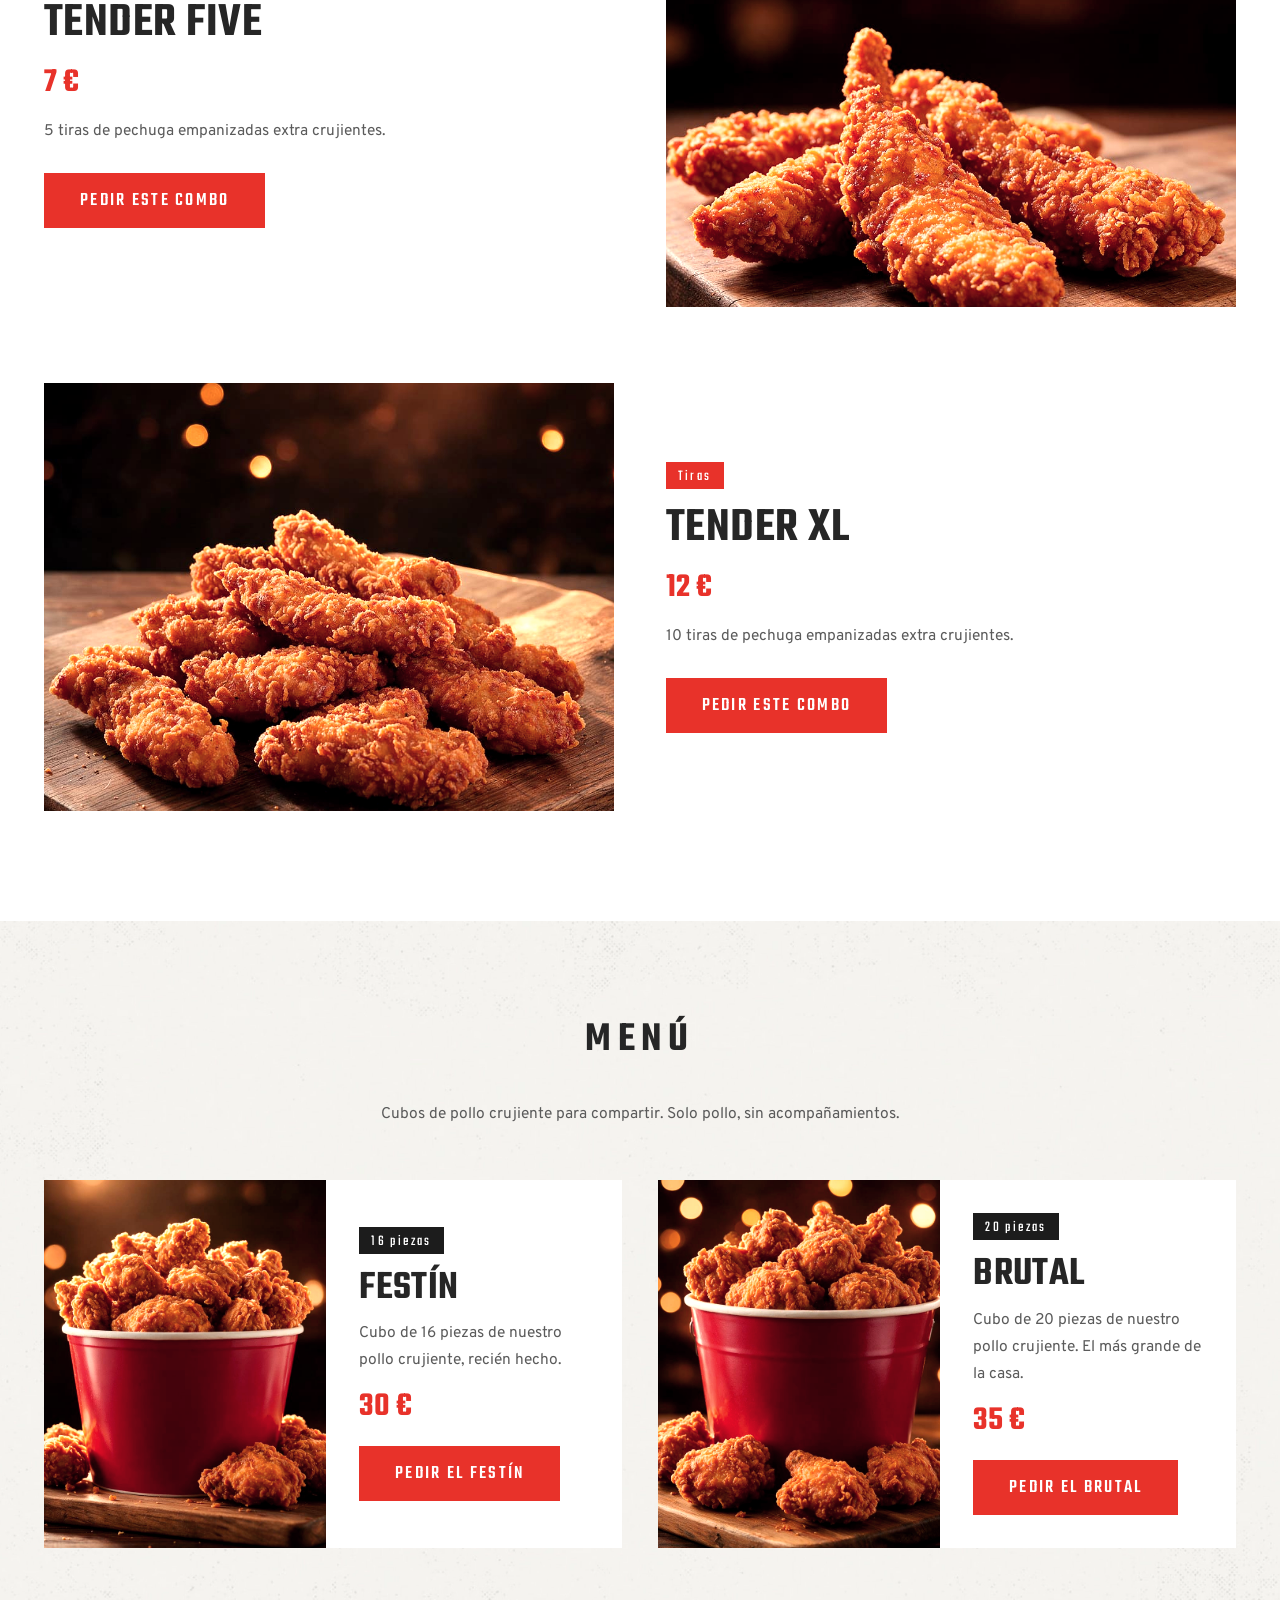
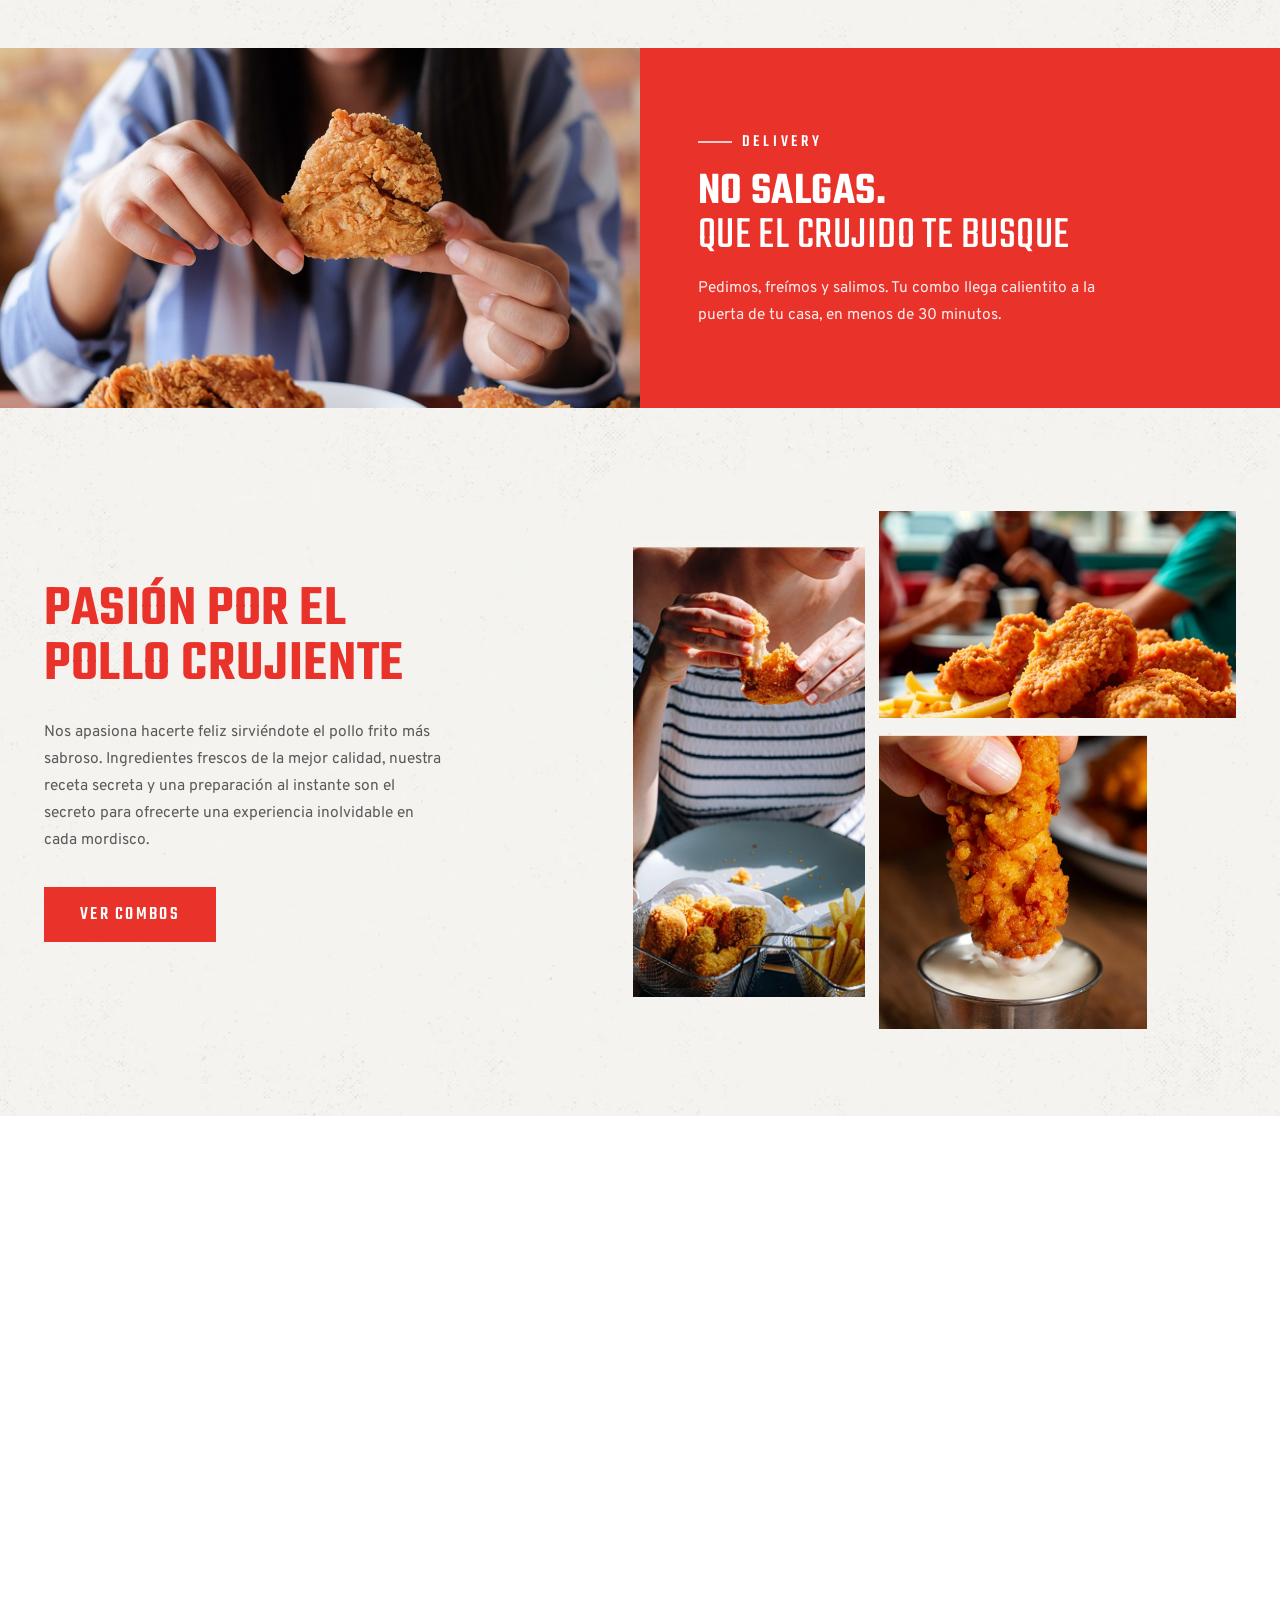
==== commit 2439dad2: "Footer: quita el enlace Escríbenos Co-Authored-By: Claude Sonnet 5.5 <noreply@anthropic.com> Claude-" ====
--- a/index.html
+++ b/index.html
@@ -202,7 +202,6 @@
         </div>
         <span class="rule"></span>
         <a href="https://www.google.com/maps/search/?api=1&amp;query=Carrer+de+Florida+45+08905+Hospitalet+de+Llobregat" target="_blank" rel="noopener" class="link-arrow">Cómo llegar <span>&rarr;</span></a>
-        <a href="https://wa.me/34652869704" target="_blank" rel="noopener" class="link-arrow">Escríbenos <span>&rarr;</span></a>
       </div>
 
       <div class="location reveal">
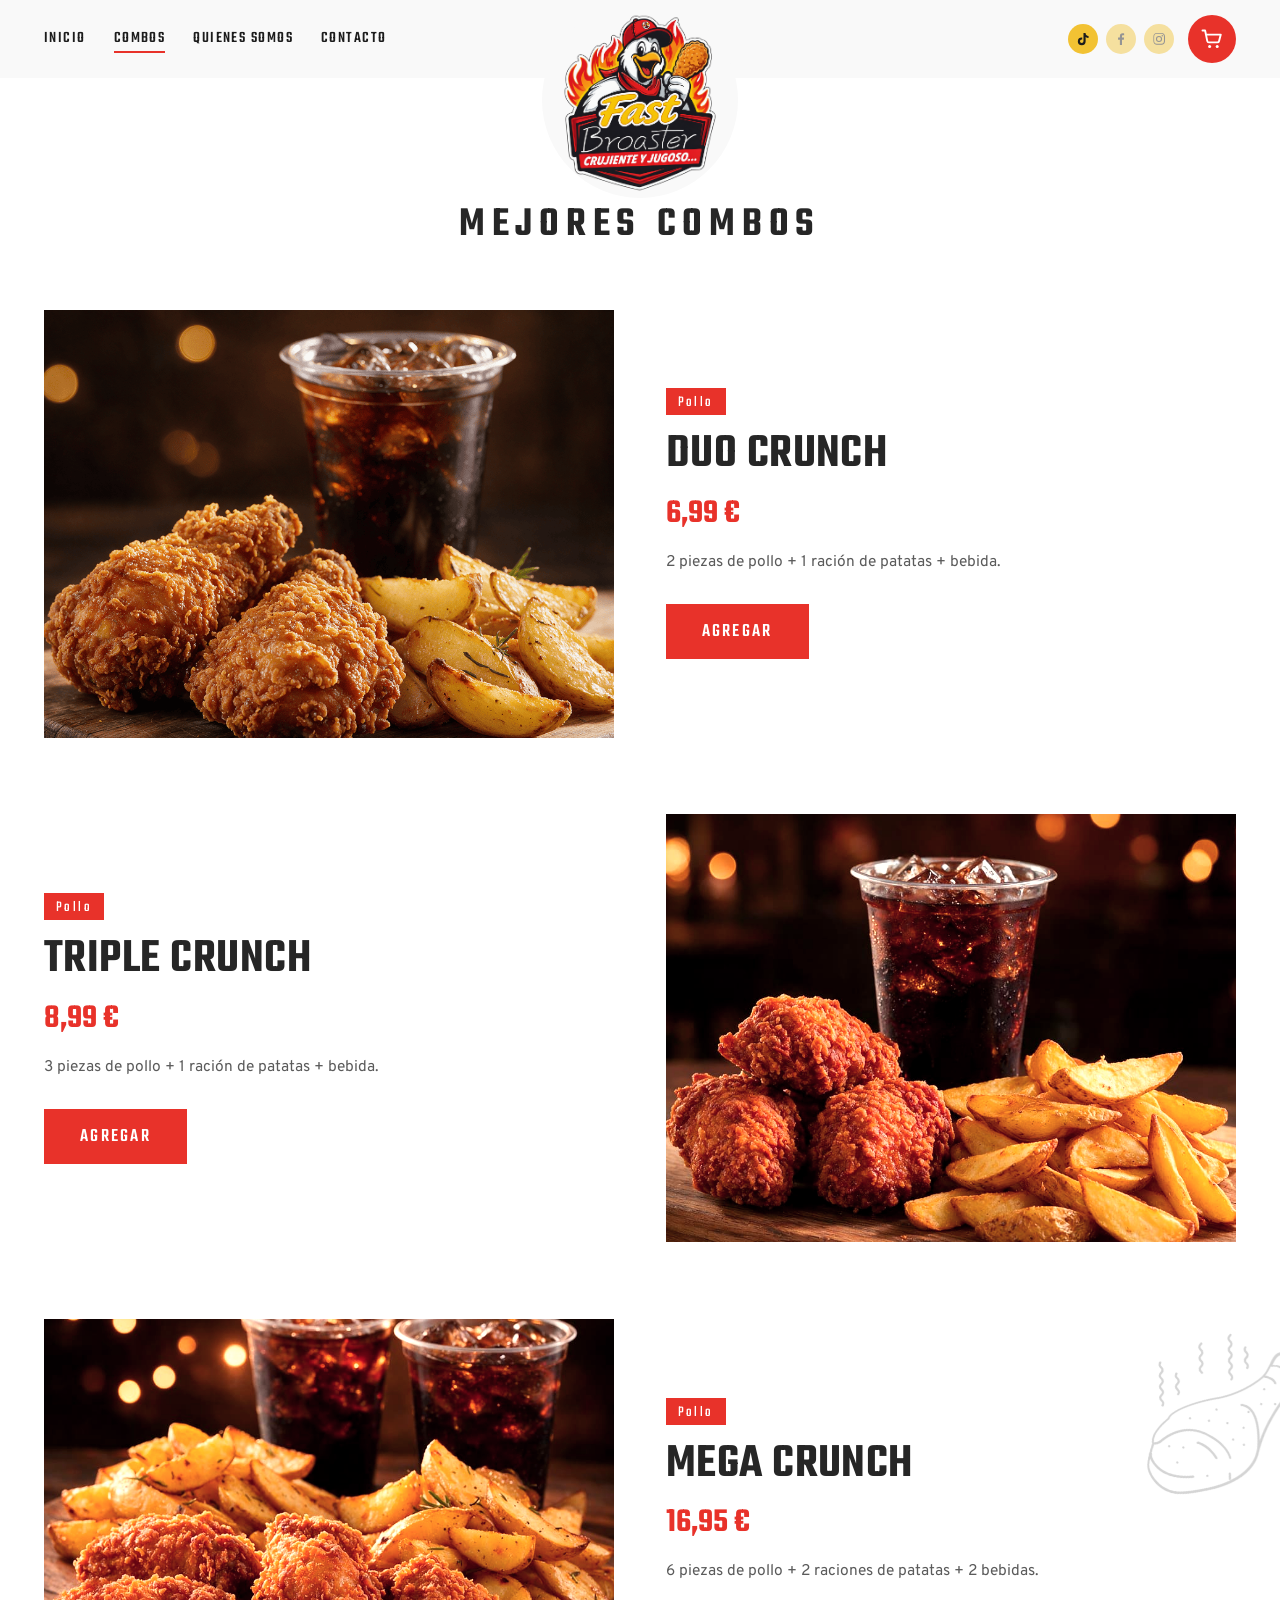
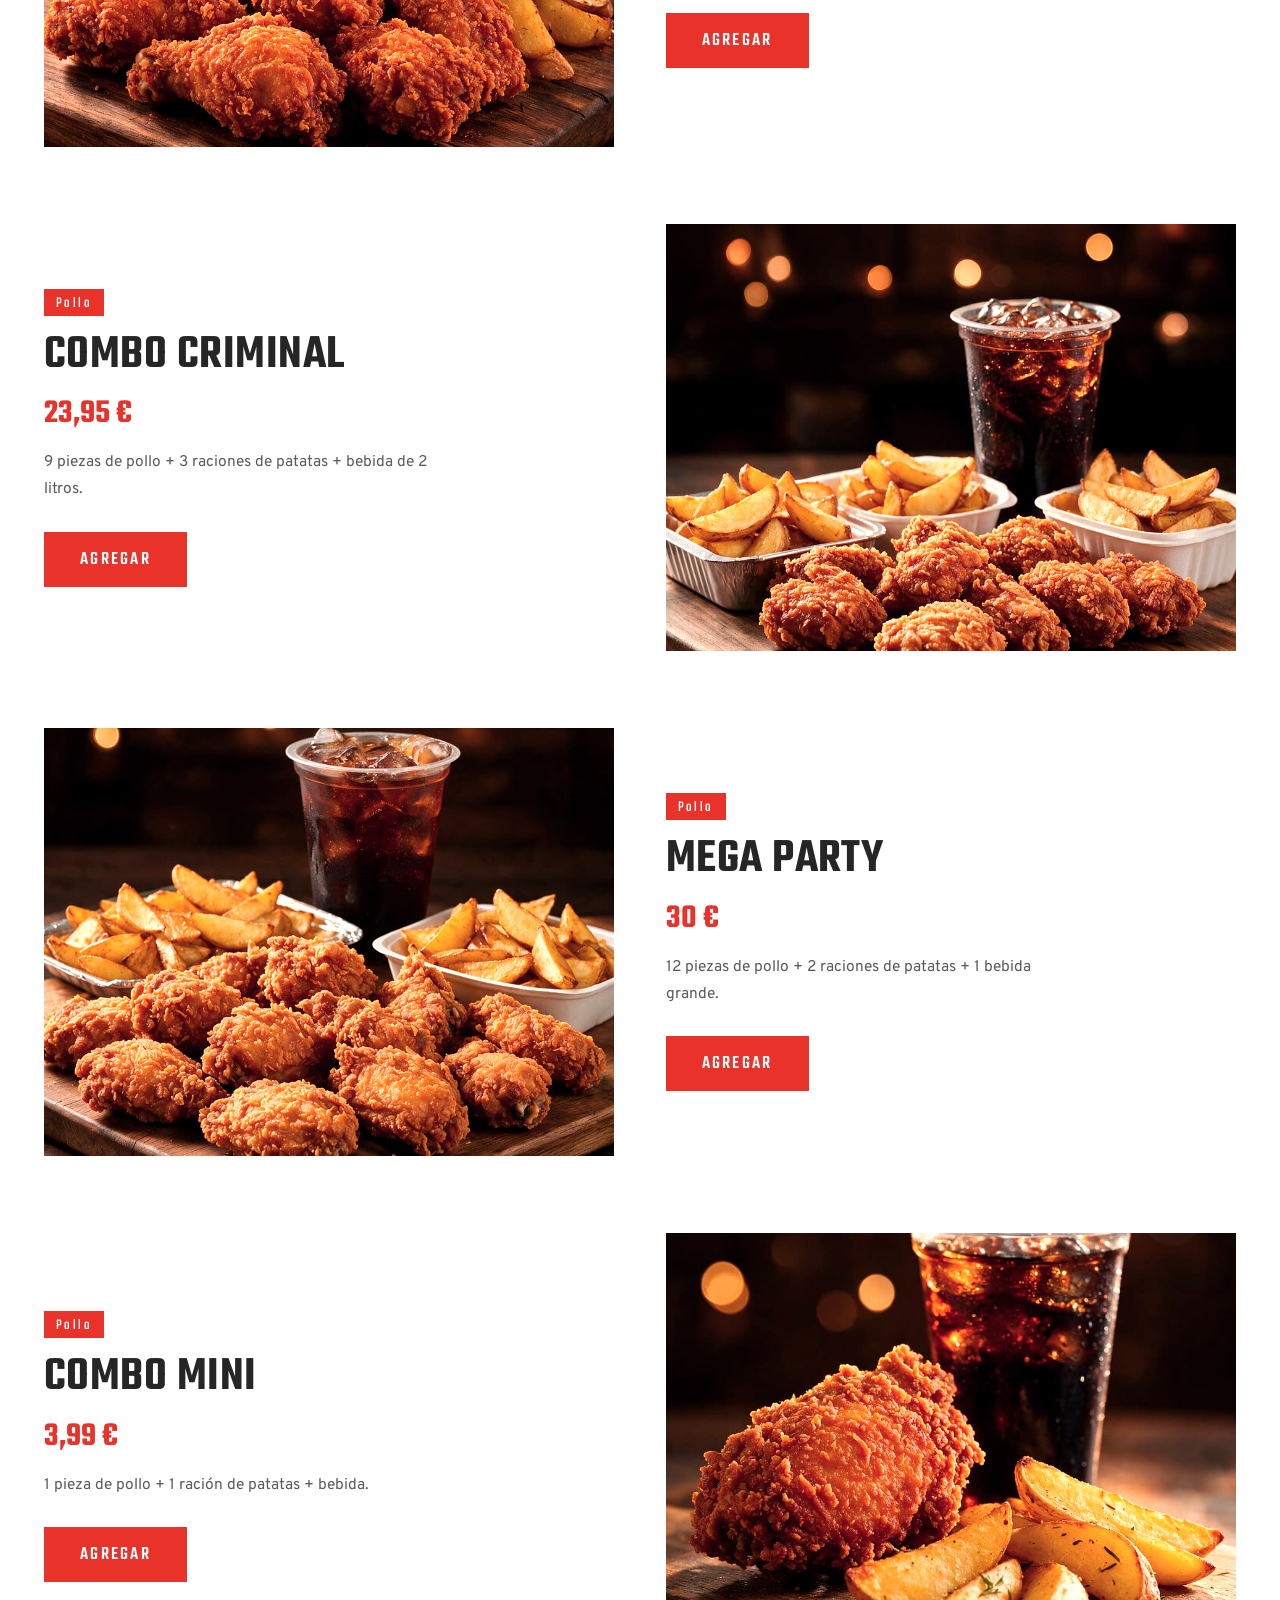
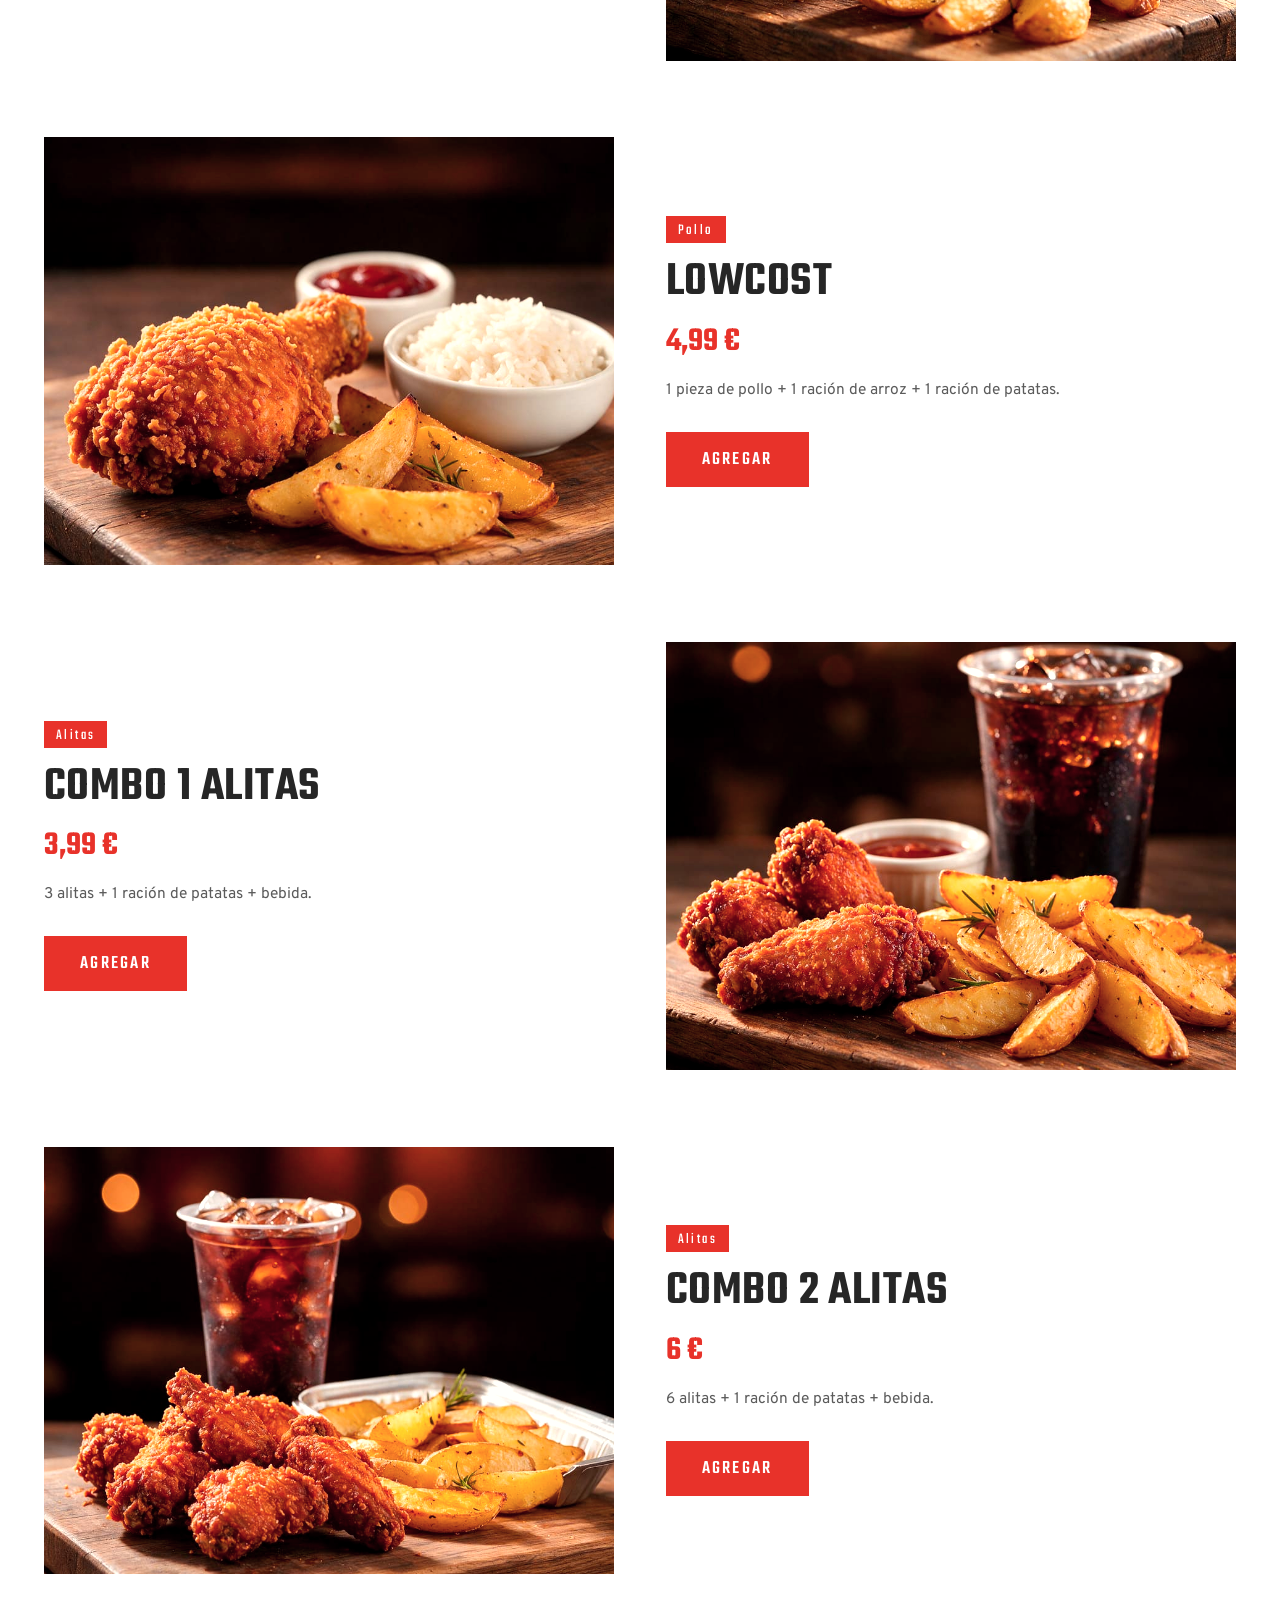
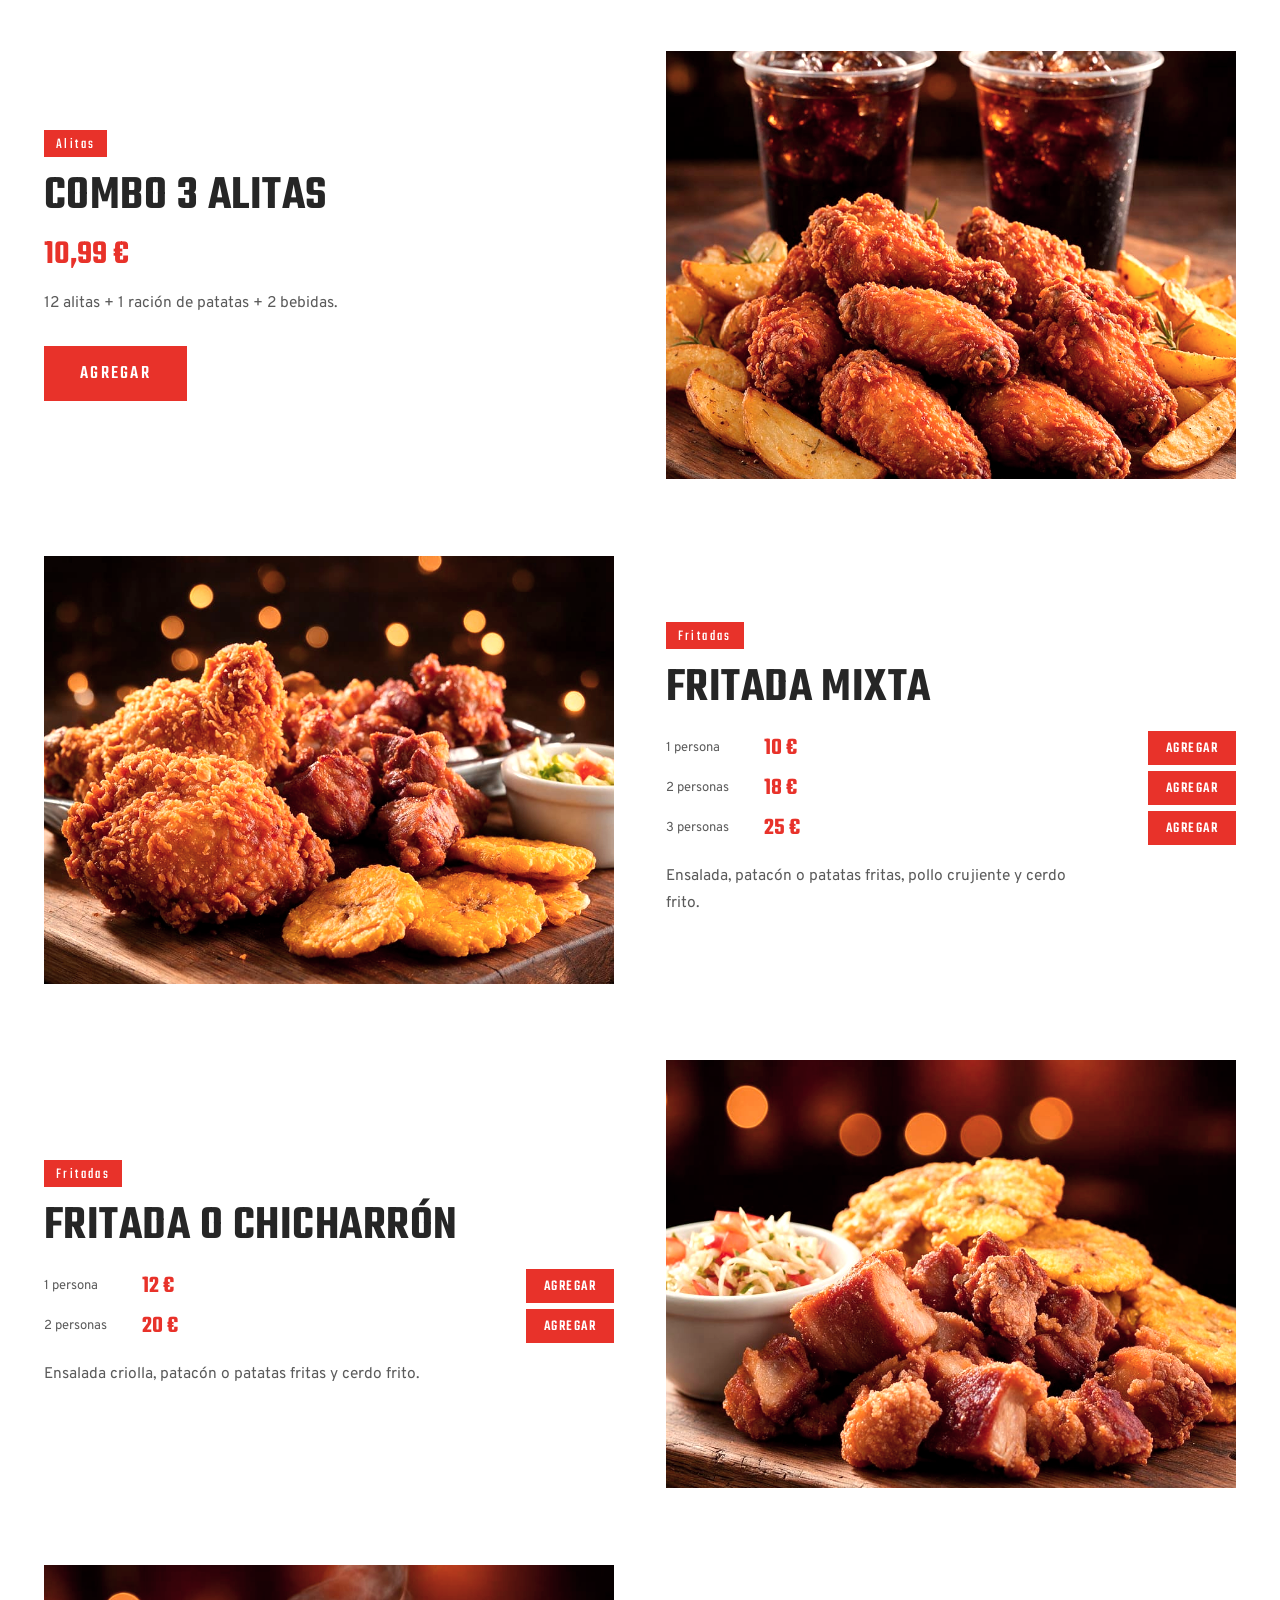
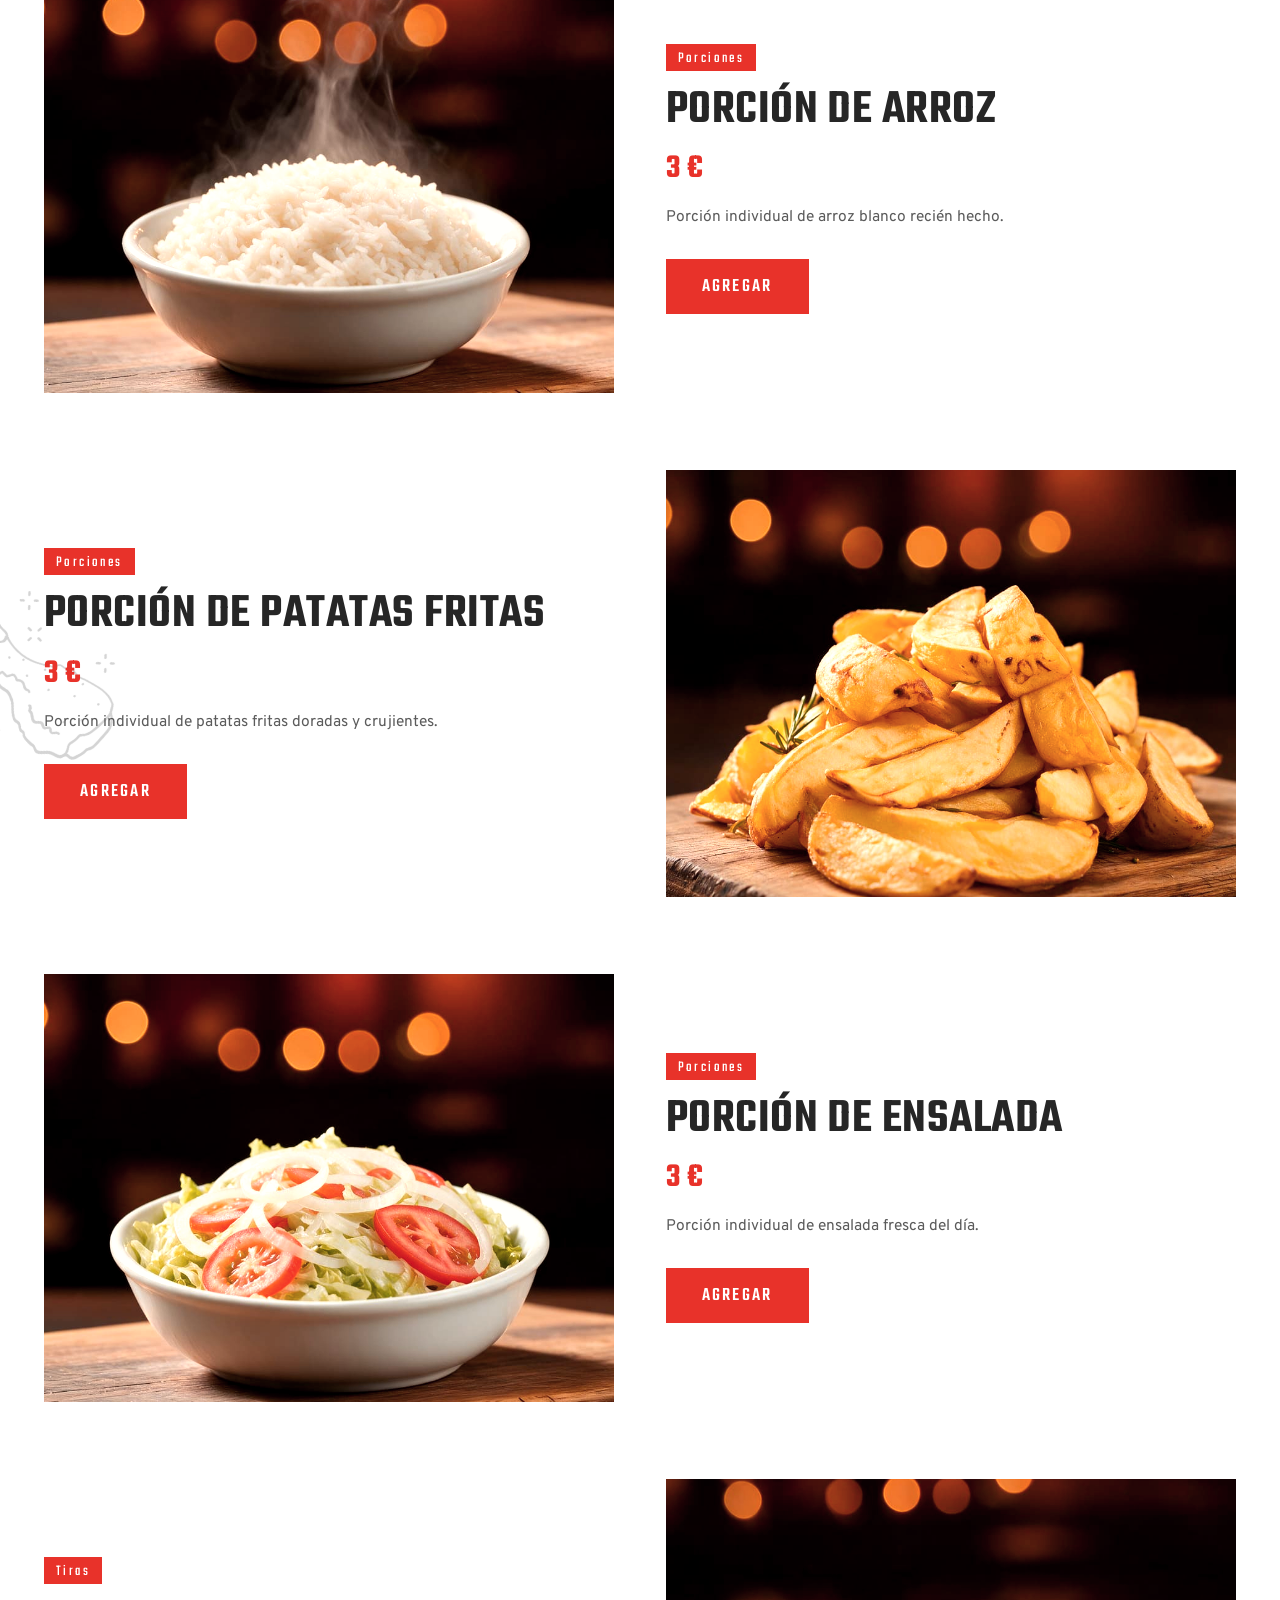
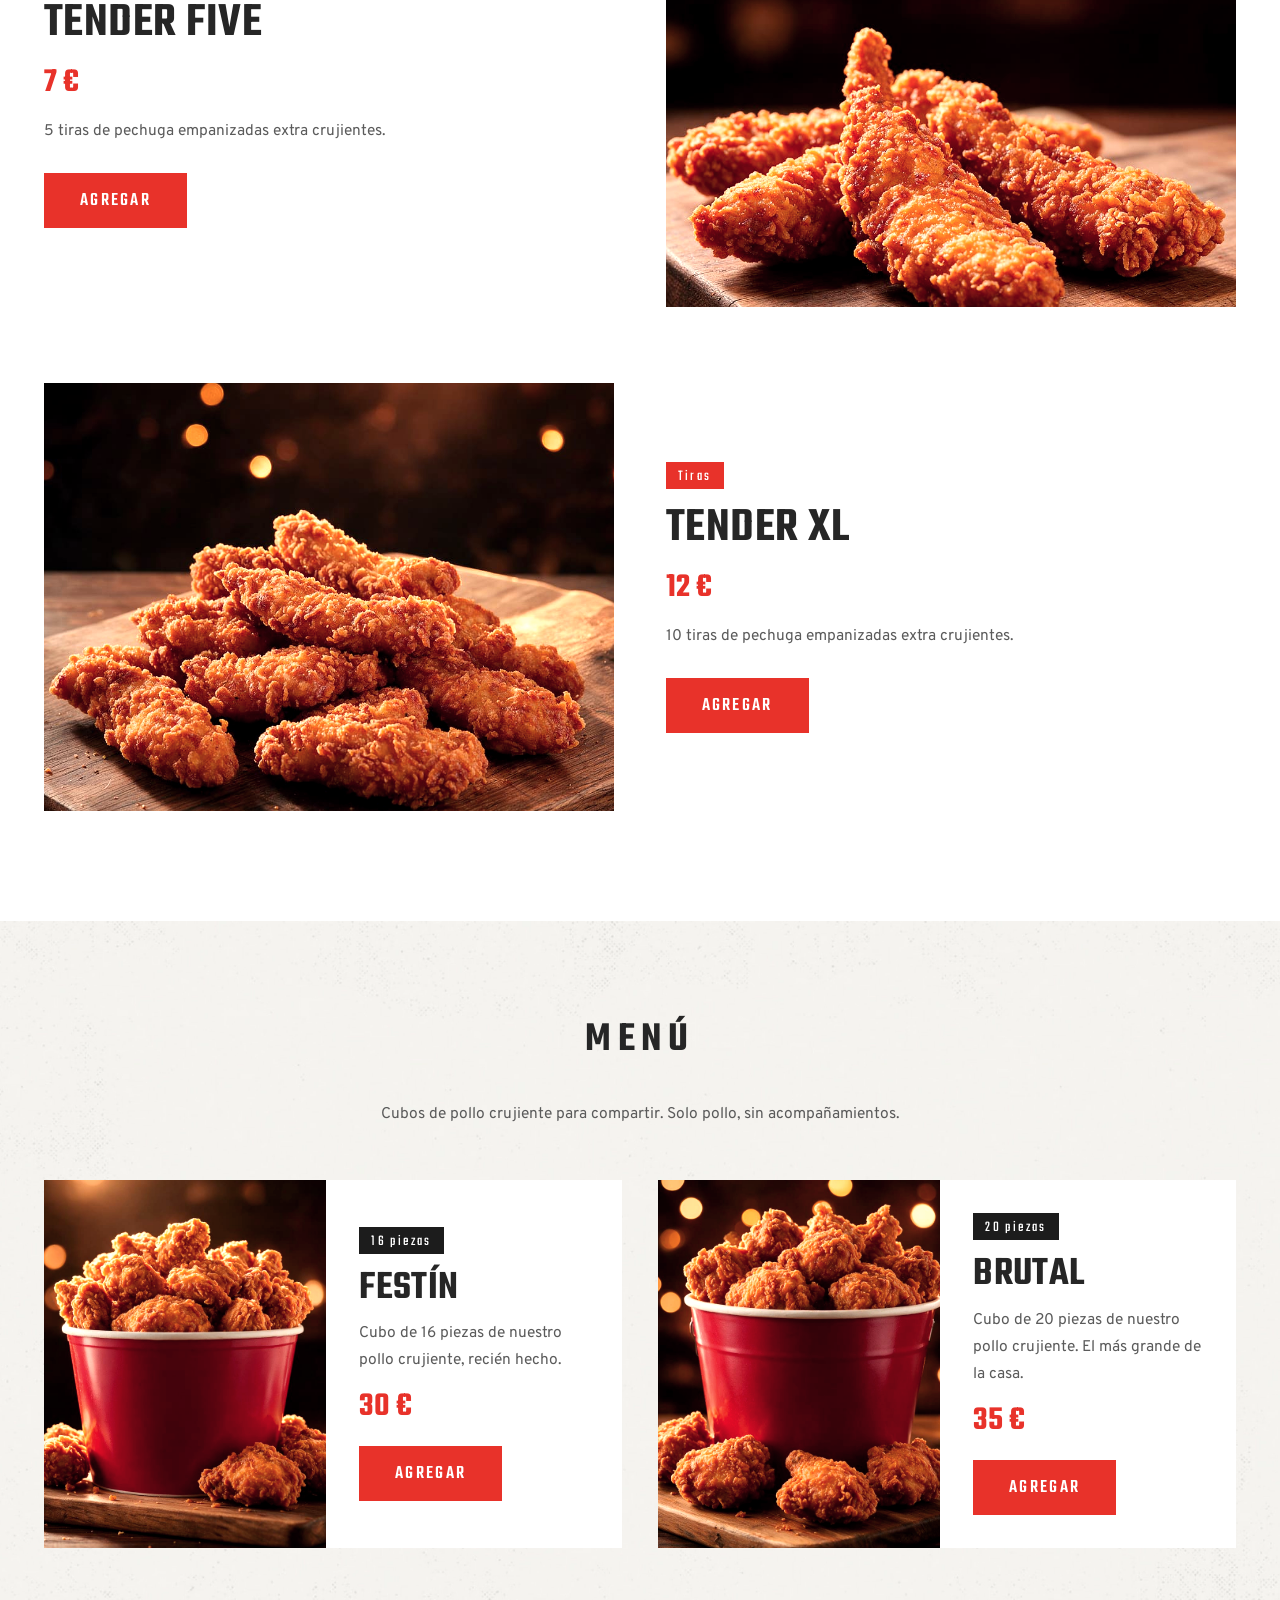
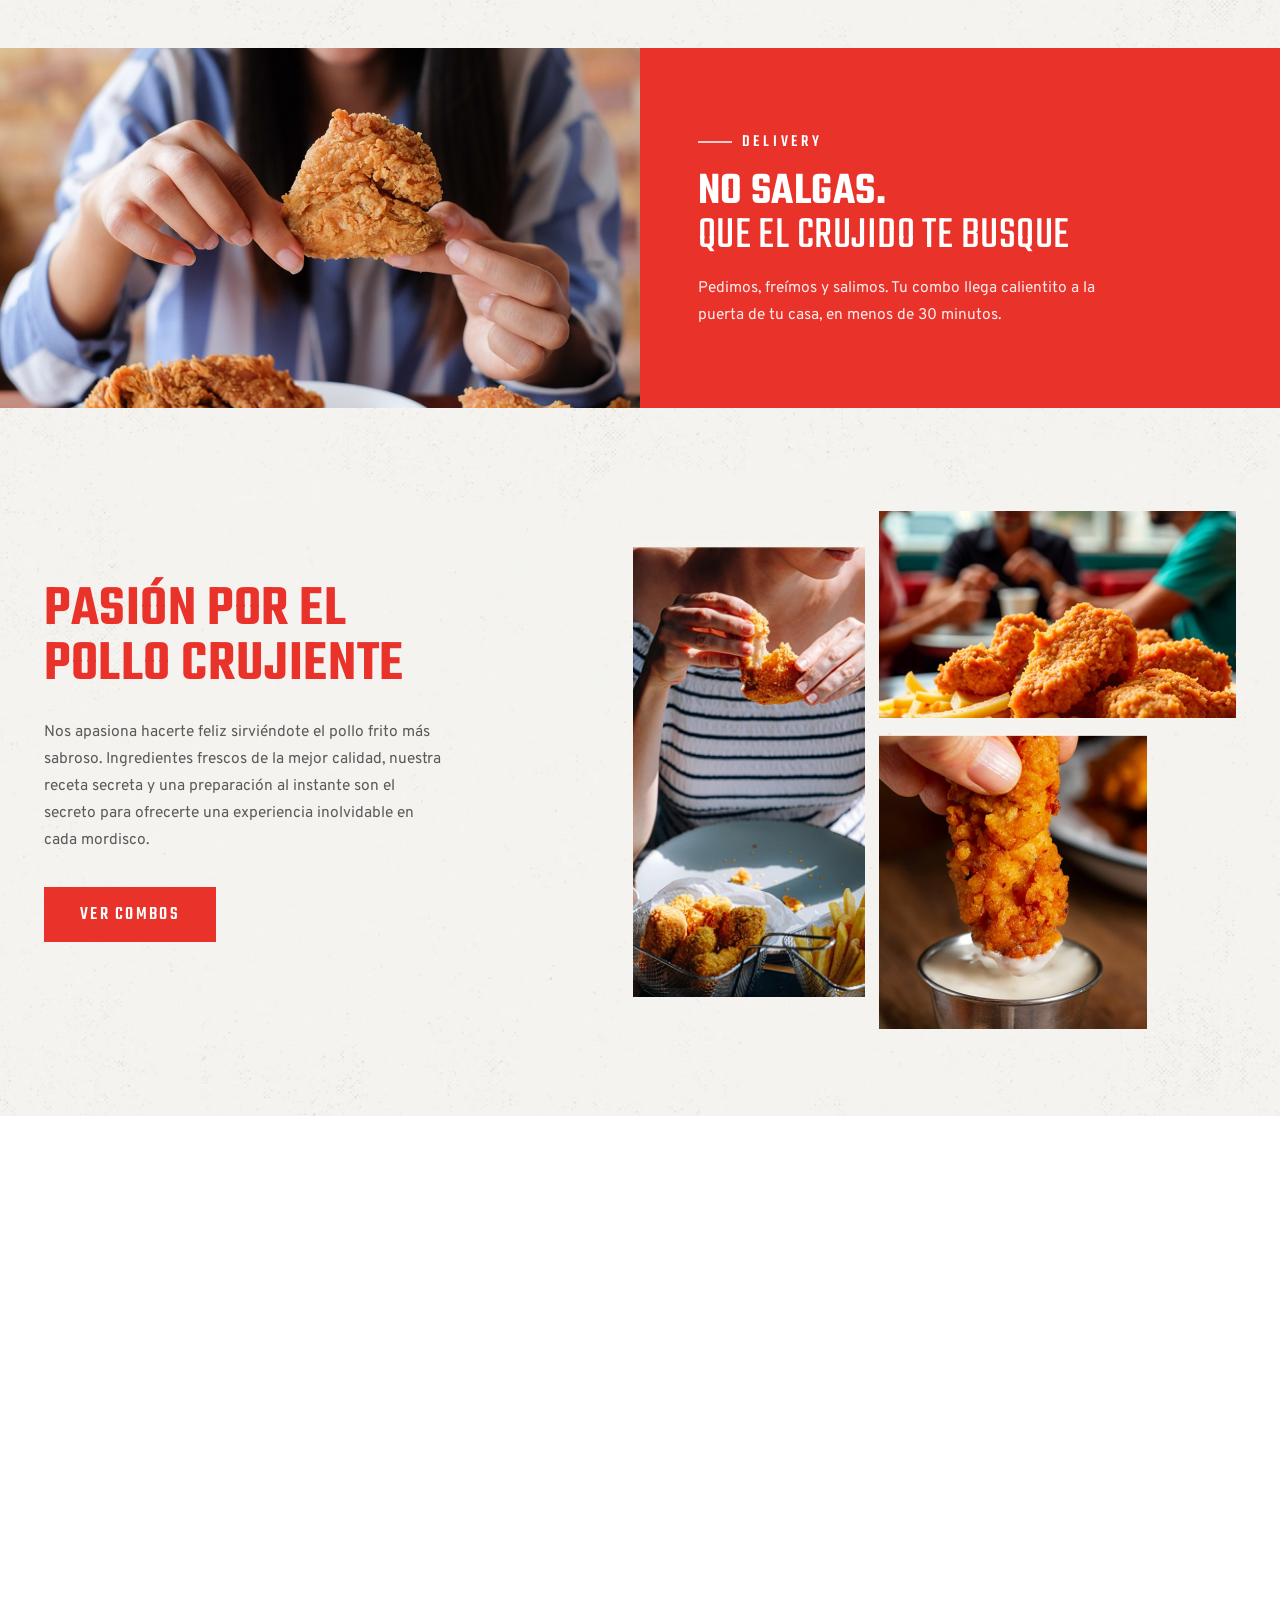
==== commit 270e553b: "Carrito de pedido: Agregar, panel lateral y envío por WhatsApp - Icono de carrito con contador en la" ====
--- a/index.html
+++ b/index.html
@@ -21,7 +21,6 @@
       <a href="#combos" class="nav-link">Combos</a>
       <a href="#nosotros" class="nav-link">Quienes Somos</a>
       <a href="#contacto" class="nav-link">Contacto</a>
-      <a href="#combos" class="nav-link nav-cta">Pedir ahora</a>
     </nav>
 
     <a href="#top" class="brand" aria-label="The Fast Broaster - Inicio">
@@ -40,7 +39,10 @@
           <svg viewBox="0 0 24 24" aria-hidden="true"><path d="M12 7.4a4.6 4.6 0 1 0 0 9.2 4.6 4.6 0 0 0 0-9.2m0 7.6a3 3 0 1 1 0-6 3 3 0 0 1 0 6m6-7.8a1.07 1.07 0 1 1-2.15 0 1.07 1.07 0 0 1 2.15 0M21 8.2c-.05-1.4-.37-2.64-1.4-3.66-1.02-1.02-2.26-1.34-3.66-1.42-1.44-.08-5.76-.08-7.2 0-1.4.07-2.63.39-3.66 1.41C4.06 5.55 3.74 6.79 3.66 8.19c-.08 1.44-.08 5.76 0 7.2.07 1.4.39 2.64 1.42 3.66 1.03 1.02 2.26 1.34 3.66 1.42 1.44.08 5.76.08 7.2 0 1.4-.08 2.64-.4 3.66-1.42 1.02-1.02 1.34-2.26 1.42-3.66.08-1.44.08-5.75 0-7.19m-1.91 8.73a3.04 3.04 0 0 1-1.71 1.71c-1.18.47-3.99.36-5.3.36s-4.12.1-5.3-.36a3.04 3.04 0 0 1-1.71-1.71c-.47-1.18-.36-3.99-.36-5.3s-.1-4.12.36-5.3a3.04 3.04 0 0 1 1.71-1.71c1.18-.47 3.99-.36 5.3-.36s4.12-.1 5.3.36a3.04 3.04 0 0 1 1.71 1.71c.47 1.18.36 3.99.36 5.3s.11 4.12-.36 5.3"/></svg>
         </span></li>
       </ul>
-      <a href="#combos" class="btn btn-red btn-sm">Pedir ahora</a>
+      <button type="button" class="cart-btn" id="cartBtn" aria-label="Abrir mi pedido (vacío)" aria-haspopup="dialog" aria-controls="cartPanel">
+        <svg viewBox="0 0 24 24" aria-hidden="true"><path d="M2.5 3.5h2.6l2.2 10.6a1.6 1.6 0 0 0 1.6 1.3h8.5a1.6 1.6 0 0 0 1.6-1.2L20.8 7.6H6" fill="none" stroke="currentColor" stroke-width="1.9" stroke-linecap="round" stroke-linejoin="round"/><circle cx="9.6" cy="19.6" r="1.5" fill="currentColor"/><circle cx="17.2" cy="19.6" r="1.5" fill="currentColor"/></svg>
+        <span class="cart-count" id="cartCount" data-n="0" aria-hidden="true">0</span>
+      </button>
       <button class="burger" id="burger" aria-label="Abrir menú" aria-expanded="false" aria-controls="nav">
         <span></span><span></span><span></span>
       </button>
@@ -121,7 +123,7 @@
           <h3>Festín</h3>
           <p>Cubo de 16 piezas de nuestro pollo crujiente, recién hecho.</p>
           <p class="cubo-price">30 €</p>
-          <a href="https://wa.me/34652869704?text=Hola%2C%20quiero%20pedir%3A%20Fest%C3%ADn%20%E2%80%94%20cubo%20de%2016%20piezas%20%2830%20%E2%82%AC%29.%20%C2%BFMe%20confirman%20disponibilidad%3F" target="_blank" rel="noopener" class="btn btn-red">Pedir el Festín</a>
+          <button type="button" class="btn btn-red" data-add data-id="menu-festin" data-name="Festín" data-variant="" data-price="3000" data-img="assets/img/menu/menu-01-festin.jpg">Agregar</button>
         </div>
       </article>
 
@@ -134,7 +136,7 @@
           <h3>Brutal</h3>
           <p>Cubo de 20 piezas de nuestro pollo crujiente. El más grande de la casa.</p>
           <p class="cubo-price">35 €</p>
-          <a href="https://wa.me/34652869704?text=Hola%2C%20quiero%20pedir%3A%20Brutal%20%E2%80%94%20cubo%20de%2020%20piezas%20%2835%20%E2%82%AC%29.%20%C2%BFMe%20confirman%20disponibilidad%3F" target="_blank" rel="noopener" class="btn btn-red">Pedir el Brutal</a>
+          <button type="button" class="btn btn-red" data-add data-id="menu-brutal" data-name="Brutal" data-variant="" data-price="3500" data-img="assets/img/menu/menu-02-brutal.jpg">Agregar</button>
         </div>
       </article>
     </div>
@@ -240,6 +242,36 @@
   <svg viewBox="0 0 24 24" aria-hidden="true"><path d="M5.6 14.9 12 8.5l6.4 6.4" fill="none" stroke="currentColor" stroke-width="2.2" stroke-linecap="square"/></svg>
 </a>
 
+<!-- ============ PEDIDO (carrito) ============ -->
+<div class="cart-overlay" id="cartOverlay"></div>
+<aside class="cart-panel" id="cartPanel" role="dialog" aria-modal="true" aria-labelledby="cartTitle" inert>
+  <header class="cart-head">
+    <h2 id="cartTitle">Tu pedido</h2>
+    <button type="button" class="cart-close" id="cartClose" aria-label="Cerrar mi pedido">
+      <svg viewBox="0 0 24 24" aria-hidden="true"><path d="M6 6l12 12M18 6 6 18" fill="none" stroke="currentColor" stroke-width="2" stroke-linecap="round"/></svg>
+    </button>
+  </header>
+
+  <div class="cart-body">
+    <ul class="cart-items" id="cartItems"></ul>
+    <div class="cart-empty" id="cartEmpty">
+      <svg viewBox="0 0 24 24" aria-hidden="true"><path d="M2.5 3.5h2.6l2.2 10.6a1.6 1.6 0 0 0 1.6 1.3h8.5a1.6 1.6 0 0 0 1.6-1.2L20.8 7.6H6" fill="none" stroke="currentColor" stroke-width="1.5" stroke-linecap="round" stroke-linejoin="round"/><circle cx="9.6" cy="19.6" r="1.4" fill="currentColor"/><circle cx="17.2" cy="19.6" r="1.4" fill="currentColor"/></svg>
+      <p>Aún no has agregado nada.</p>
+      <span>Elige tus combos y menús, y envía el pedido por WhatsApp.</span>
+    </div>
+  </div>
+
+  <footer class="cart-foot">
+    <div class="cart-total"><span>Total</span><strong id="cartTotal">0,00 €</strong></div>
+    <div class="cart-actions">
+      <button type="button" class="btn btn-outline" id="cartKeep">Seguir pidiendo</button>
+      <a class="btn btn-red" id="cartSend" target="_blank" rel="noopener" aria-disabled="true">Pedir por WhatsApp</a>
+    </div>
+    <p class="cart-note">Te confirmamos disponibilidad por WhatsApp. El pago se hace en el local o a la entrega.</p>
+  </footer>
+</aside>
+<div class="sr-only" id="cartLive" role="status" aria-live="polite"></div>
+
 <script src="assets/js/main.js"></script>
 </body>
 </html>
--- a/assets/css/styles.css
+++ b/assets/css/styles.css
@@ -539,10 +539,162 @@
   .kicker{font-size:15px;letter-spacing:.18em}
   .btn{padding:14px 26px;font-size:18px}
   }
-.nav-cta{display:none}
 @media (max-width:760px){
-  .header-actions .btn-red{display:none}
   .nav.open{max-height:380px}
-  .nav-cta{display:block;background:var(--red);color:#fff;text-align:center;border:0;margin-top:14px;padding:14px 0;letter-spacing:.14em}
-  .nav-cta::after{display:none}
-}
+}
+
+
+/* ==========================================================================
+   Carrito de pedido (se envía por WhatsApp)
+   ========================================================================== */
+.sr-only{position:absolute;width:1px;height:1px;margin:-1px;padding:0;overflow:hidden;clip:rect(0 0 0 0);white-space:nowrap;border:0}
+
+/* Botón del carrito en la cabecera */
+.cart-btn{
+  position:relative;width:48px;height:48px;display:grid;place-items:center;
+  background:var(--red);color:#fff;border:0;border-radius:50%;cursor:pointer;
+  transition:background-color .25s,transform .25s var(--ease);
+}
+.cart-btn:hover{background:var(--darker);transform:translateY(-2px)}
+.cart-btn svg{width:24px;height:24px}
+.cart-count{
+  position:absolute;top:-5px;right:-5px;min-width:22px;height:22px;padding:0 5px;
+  display:grid;place-items:center;border-radius:11px;
+  background:var(--yellow);color:var(--darker);border:2px solid var(--header-bg);
+  font-family:var(--font-cta);font-size:15px;font-weight:600;line-height:1;
+  transition:transform .3s var(--ease);
+}
+.cart-count[data-n="0"]{transform:scale(0)}
+/* rebote al "caer" un producto en el carrito */
+.cart-btn.bump{animation:cartShake .55s var(--ease)}
+.cart-count.bump{animation:countPop .55s var(--ease)}
+@keyframes cartShake{
+  0%{transform:scale(1) rotate(0)}
+  25%{transform:scale(1.18) rotate(-12deg)}
+  55%{transform:scale(1.1) rotate(8deg)}
+  100%{transform:scale(1) rotate(0)}
+}
+@keyframes countPop{
+  0%{transform:scale(1)}
+  40%{transform:scale(1.55)}
+  100%{transform:scale(1)}
+}
+
+/* Miniatura que vuela hacia el carrito */
+.fly{
+  position:fixed;z-index:300;pointer-events:none;border-radius:50%;
+  background-size:cover;background-position:center;background-color:var(--red);
+  border:3px solid #fff;box-shadow:0 8px 22px rgba(0,0,0,.35);
+}
+
+/* Botón Agregar */
+.btn.is-added{background:#1f8f4e;color:#fff;border-color:#1f8f4e}
+.btn-xs{padding:8px 16px 7px;font-size:15px;letter-spacing:.1em;margin:0 0 0 auto}
+.combo-body .combo-prices .btn-xs{margin-top:0}
+.combo-prices li{align-items:center;gap:14px}
+.combo-prices span{min-width:84px}
+.btn-outline{background:transparent;color:var(--darker);border-color:#cfcabd}
+.btn-outline:hover{background:var(--darker);color:#fff;border-color:var(--darker)}
+
+/* Panel lateral */
+.cart-overlay{
+  position:fixed;inset:0;z-index:200;background:rgba(20,20,20,.5);
+  opacity:0;visibility:hidden;
+  transition:opacity .35s var(--ease),visibility 0s linear .35s;
+}
+.cart-panel{
+  position:fixed;top:0;right:0;bottom:0;z-index:210;
+  width:min(440px,100%);display:flex;flex-direction:column;
+  background:var(--cream,#f3eee6);color:var(--darker);
+  box-shadow:-18px 0 50px rgba(0,0,0,.25);
+  transform:translateX(104%);visibility:hidden;
+  transition:transform .45s var(--ease),visibility 0s linear .45s;
+}
+body.cart-visible .cart-overlay{opacity:1;visibility:visible;transition-delay:0s}
+body.cart-visible .cart-panel{transform:none;visibility:visible;transition-delay:0s}
+html.cart-open,html.cart-open body{overflow:hidden}
+
+.cart-head{
+  display:flex;align-items:center;justify-content:space-between;
+  padding:22px 26px 18px;border-bottom:1px solid rgba(0,0,0,.12);
+}
+.cart-head h2{font-size:30px;letter-spacing:.08em;margin:0}
+.cart-close{
+  width:40px;height:40px;display:grid;place-items:center;background:none;border:1px solid rgba(0,0,0,.2);
+  border-radius:50%;cursor:pointer;color:var(--darker);transition:background-color .25s,color .25s;
+}
+.cart-close:hover{background:var(--darker);color:#fff}
+.cart-close svg{width:18px;height:18px}
+
+.cart-body{flex:1;overflow-y:auto;padding:6px 26px}
+.cart-items{list-style:none;margin:0;padding:0}
+.cart-item{
+  display:grid;grid-template-columns:76px 1fr auto;column-gap:16px;row-gap:10px;
+  padding:20px 0;border-bottom:1px solid rgba(0,0,0,.12);align-items:start;
+  animation:itemIn .4s var(--ease);
+}
+@keyframes itemIn{from{opacity:0;transform:translateX(24px)}to{opacity:1;transform:none}}
+.ci-thumb{
+  width:76px;height:76px;background:#fff;overflow:hidden;grid-row:span 2;
+  display:grid;place-items:center;
+}
+.ci-thumb img{width:100%;height:100%;object-fit:cover}
+.ci-thumb.no-img{background:#fff url("../img/crispy-01.png") center/60% no-repeat}
+.ci-thumb.no-img img{display:none}
+.ci-info{display:flex;flex-direction:column;gap:3px;min-width:0}
+.ci-info h3{font-size:23px;line-height:1;letter-spacing:.04em;margin:0}
+.ci-variant{font-size:12px;letter-spacing:.12em;text-transform:uppercase;color:var(--muted)}
+.ci-price{font-family:var(--font-cta);font-size:21px;font-weight:600;color:var(--red);margin-top:4px}
+.ci-remove{
+  width:30px;height:30px;display:grid;place-items:center;background:none;cursor:pointer;
+  border:1px solid rgba(0,0,0,.25);border-radius:50%;color:var(--darker);
+  transition:background-color .25s,color .25s,border-color .25s;
+}
+.ci-remove:hover{background:var(--red);border-color:var(--red);color:#fff}
+.ci-remove svg{width:14px;height:14px}
+.ci-qty{
+  grid-column:2 / 4;justify-self:end;display:flex;align-items:center;
+  border:1px solid rgba(0,0,0,.25);background:#fff;
+}
+.ci-qty button{
+  width:34px;height:32px;background:none;border:0;cursor:pointer;
+  font-family:var(--font-cta);font-size:22px;line-height:1;color:var(--darker);
+  transition:background-color .2s,color .2s;
+}
+.ci-qty button:hover{background:var(--darker);color:#fff}
+.ci-qty output{min-width:30px;text-align:center;font-family:var(--font-cta);font-size:19px}
+
+.cart-empty{
+  display:flex;flex-direction:column;align-items:center;text-align:center;gap:8px;
+  padding:64px 12px;color:var(--muted);
+}
+.cart-empty[hidden],.cart-items[hidden]{display:none}
+.cart-empty svg{width:64px;height:64px;color:#bdb6a6;margin-bottom:8px}
+.cart-empty p{font-family:var(--font-cta);font-size:24px;letter-spacing:.06em;color:var(--darker);margin:0}
+.cart-empty span{font-size:14px;max-width:26ch}
+
+.cart-foot{padding:18px 26px 24px;border-top:1px solid rgba(0,0,0,.12);background:var(--cream,#f3eee6)}
+.cart-total{
+  display:flex;justify-content:space-between;align-items:baseline;
+  font-family:var(--font-cta);letter-spacing:.1em;text-transform:uppercase;margin-bottom:16px;
+}
+.cart-total span{font-size:17px}
+.cart-total strong{font-size:34px;font-weight:600;color:var(--darker);letter-spacing:.02em}
+.cart-actions{display:grid;grid-template-columns:1fr 1.35fr;gap:10px}
+.cart-actions .btn{text-align:center;padding:15px 8px;font-size:16px;letter-spacing:.06em;white-space:nowrap}
+.cart-actions .btn[aria-disabled="true"]{opacity:.45;pointer-events:none}
+.cart-note{font-size:12px;color:var(--muted);margin:14px 0 0;text-align:center;line-height:1.5}
+
+@media (max-width:760px){
+  .cart-btn{width:44px;height:44px}
+  .cart-head,.cart-foot{padding-left:20px;padding-right:20px}
+  .cart-body{padding:4px 20px}
+  .combo-prices li{flex-wrap:wrap}
+  .btn-xs{margin-left:0}
+}
+@media (max-width:420px){
+  .cart-actions{grid-template-columns:1fr}
+}
+@media (prefers-reduced-motion:reduce){
+  .cart-btn.bump,.cart-count.bump,.cart-item{animation:none}
+}
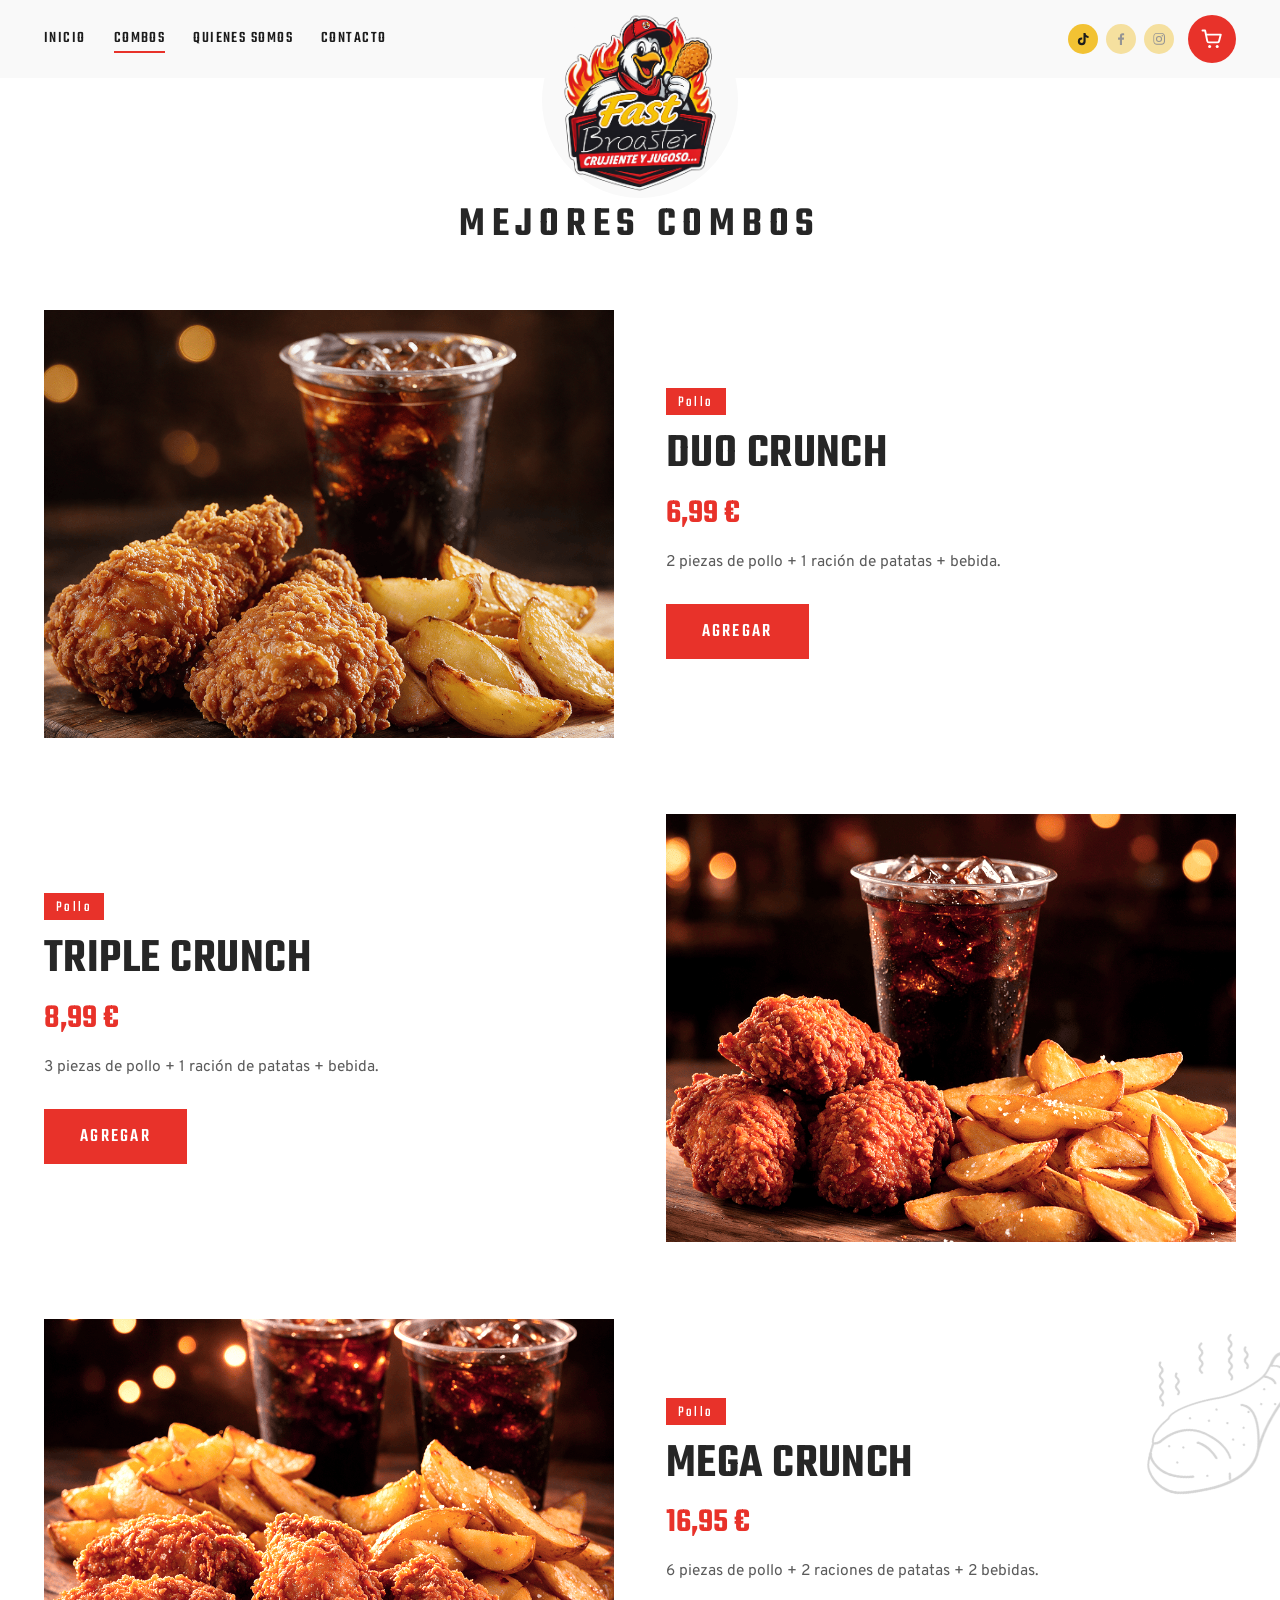
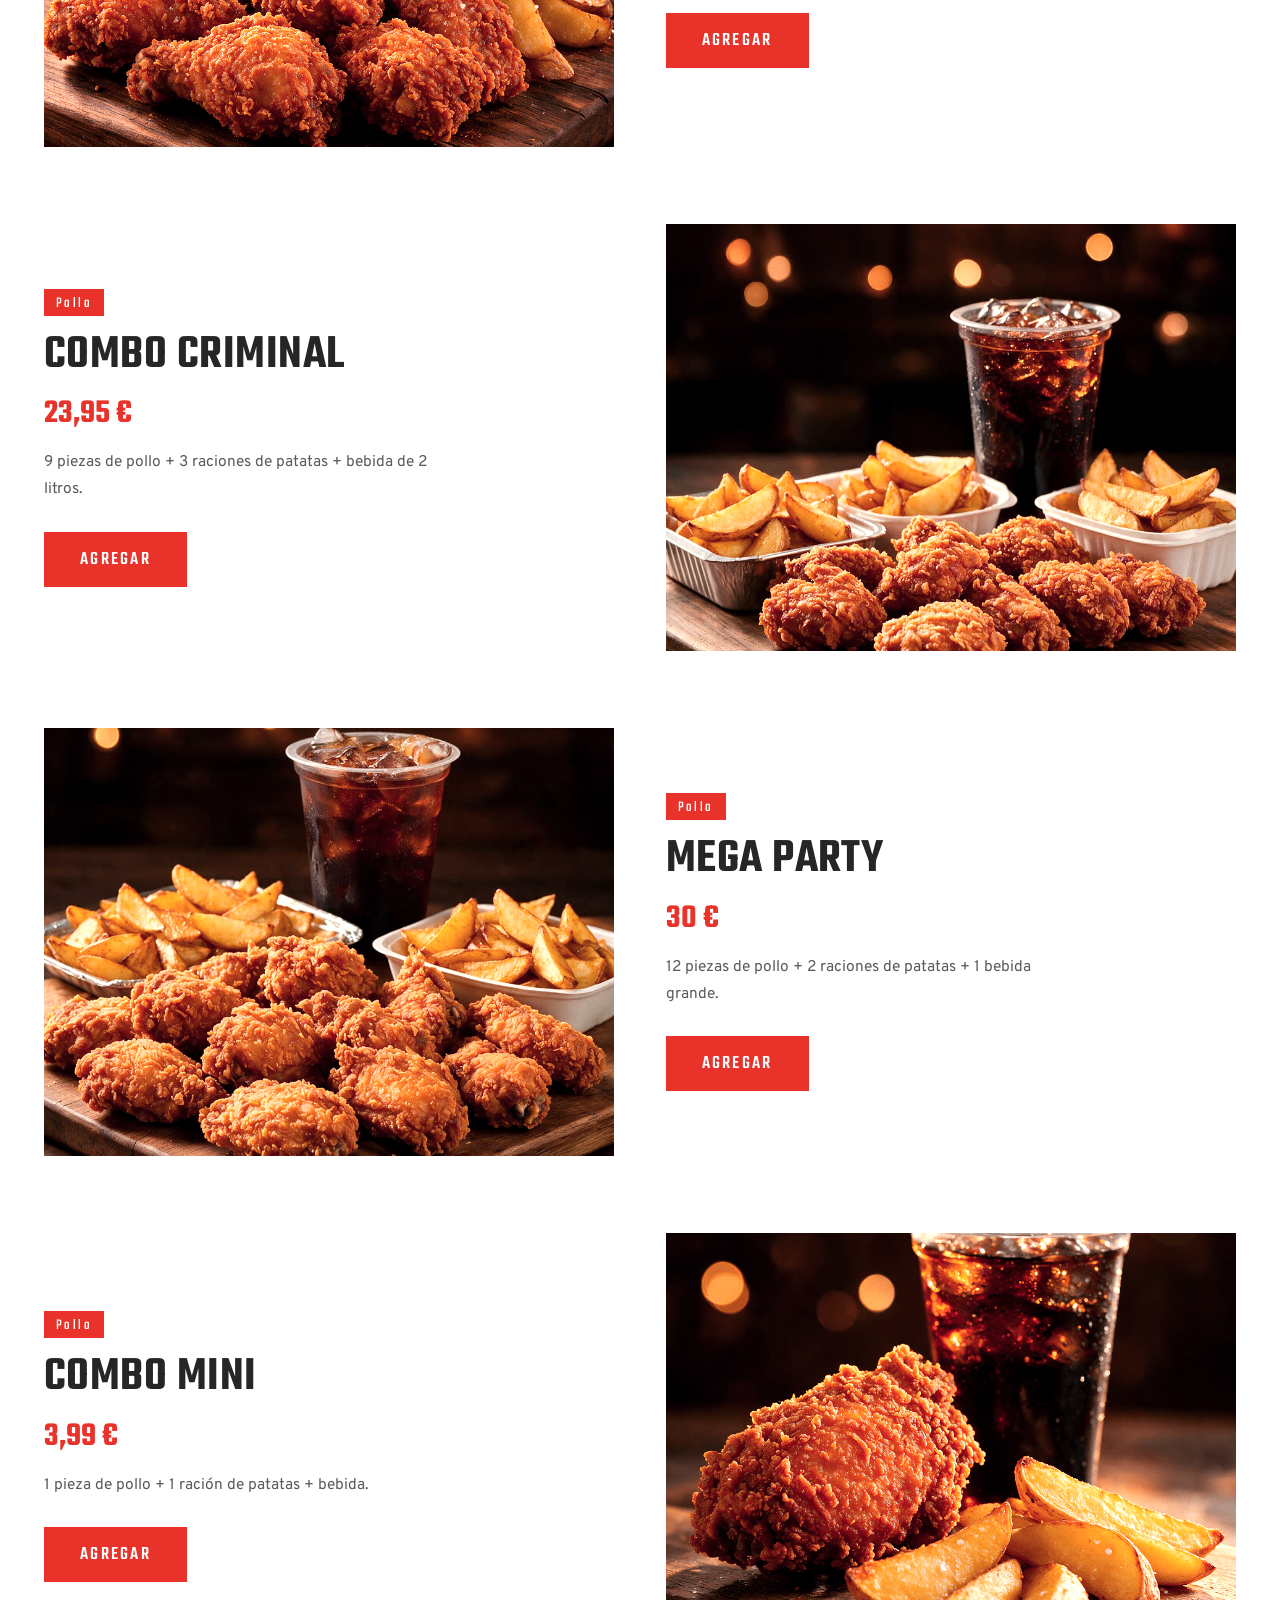
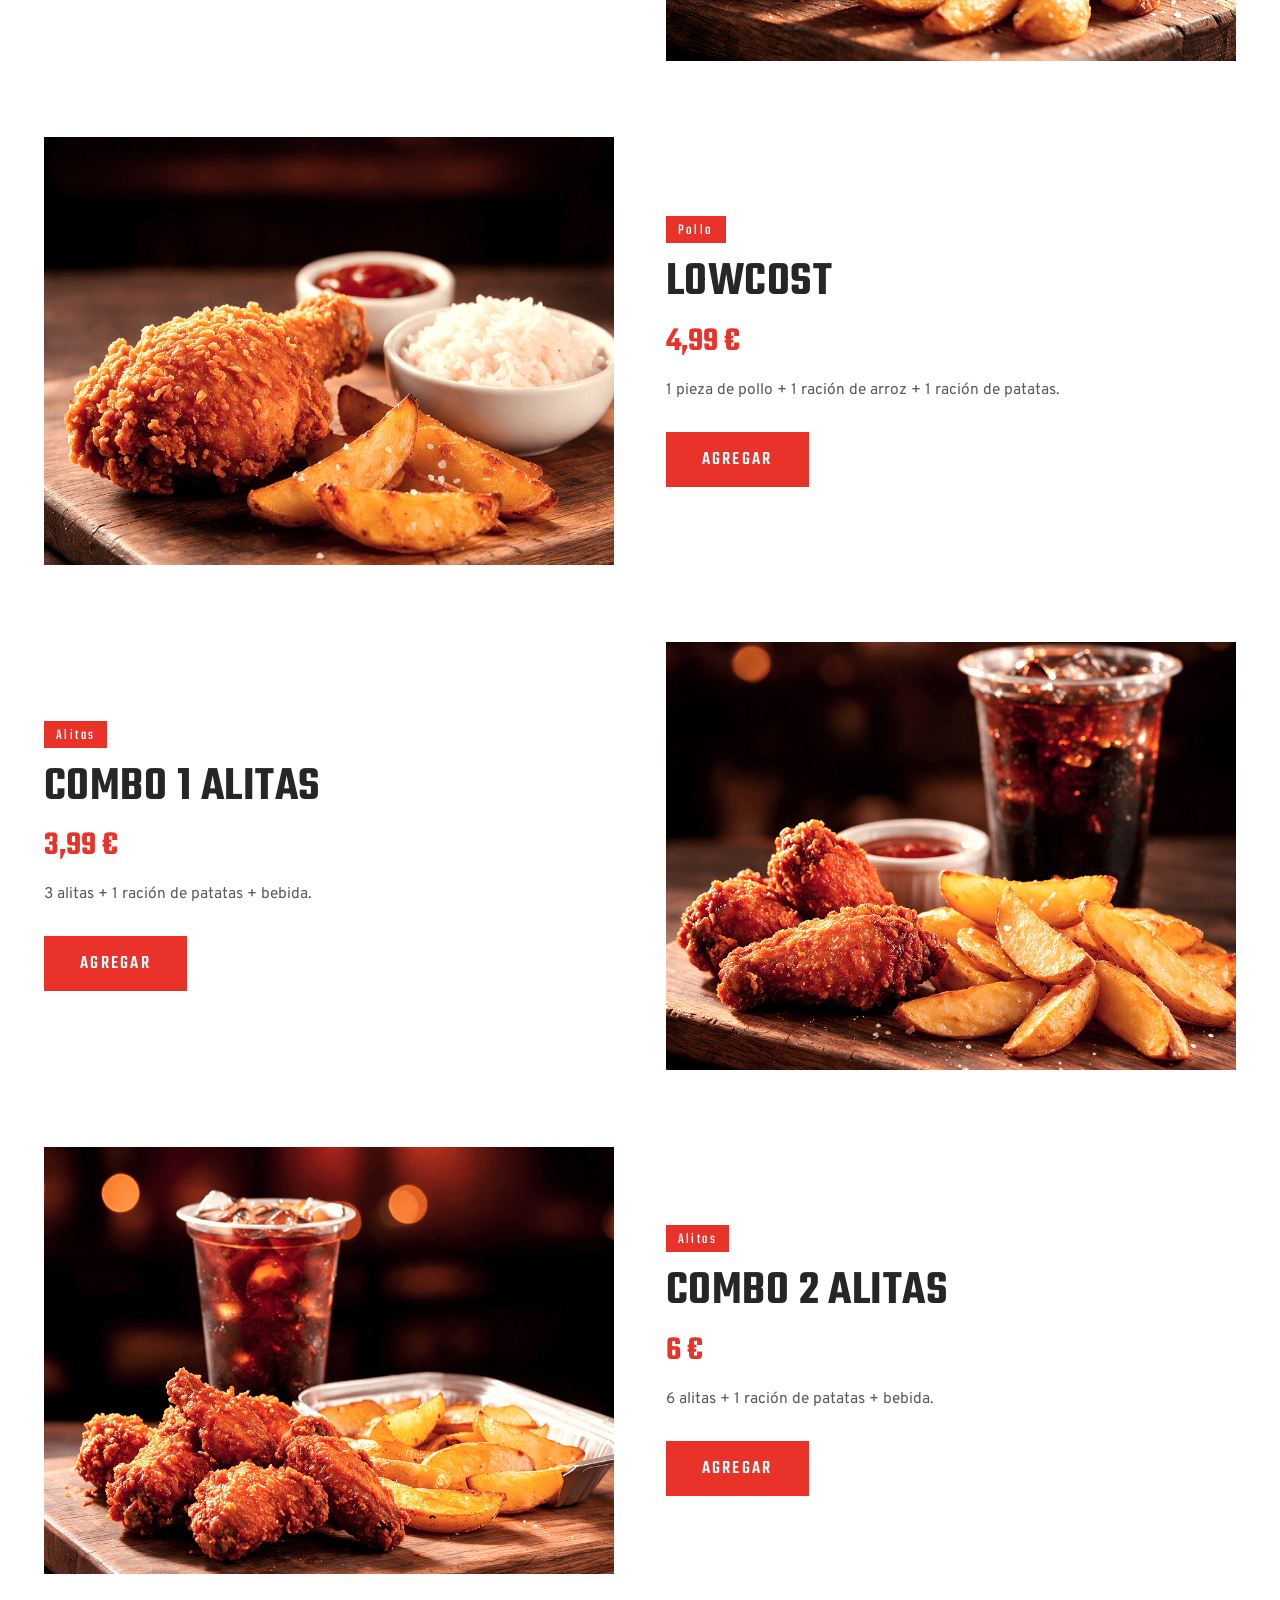
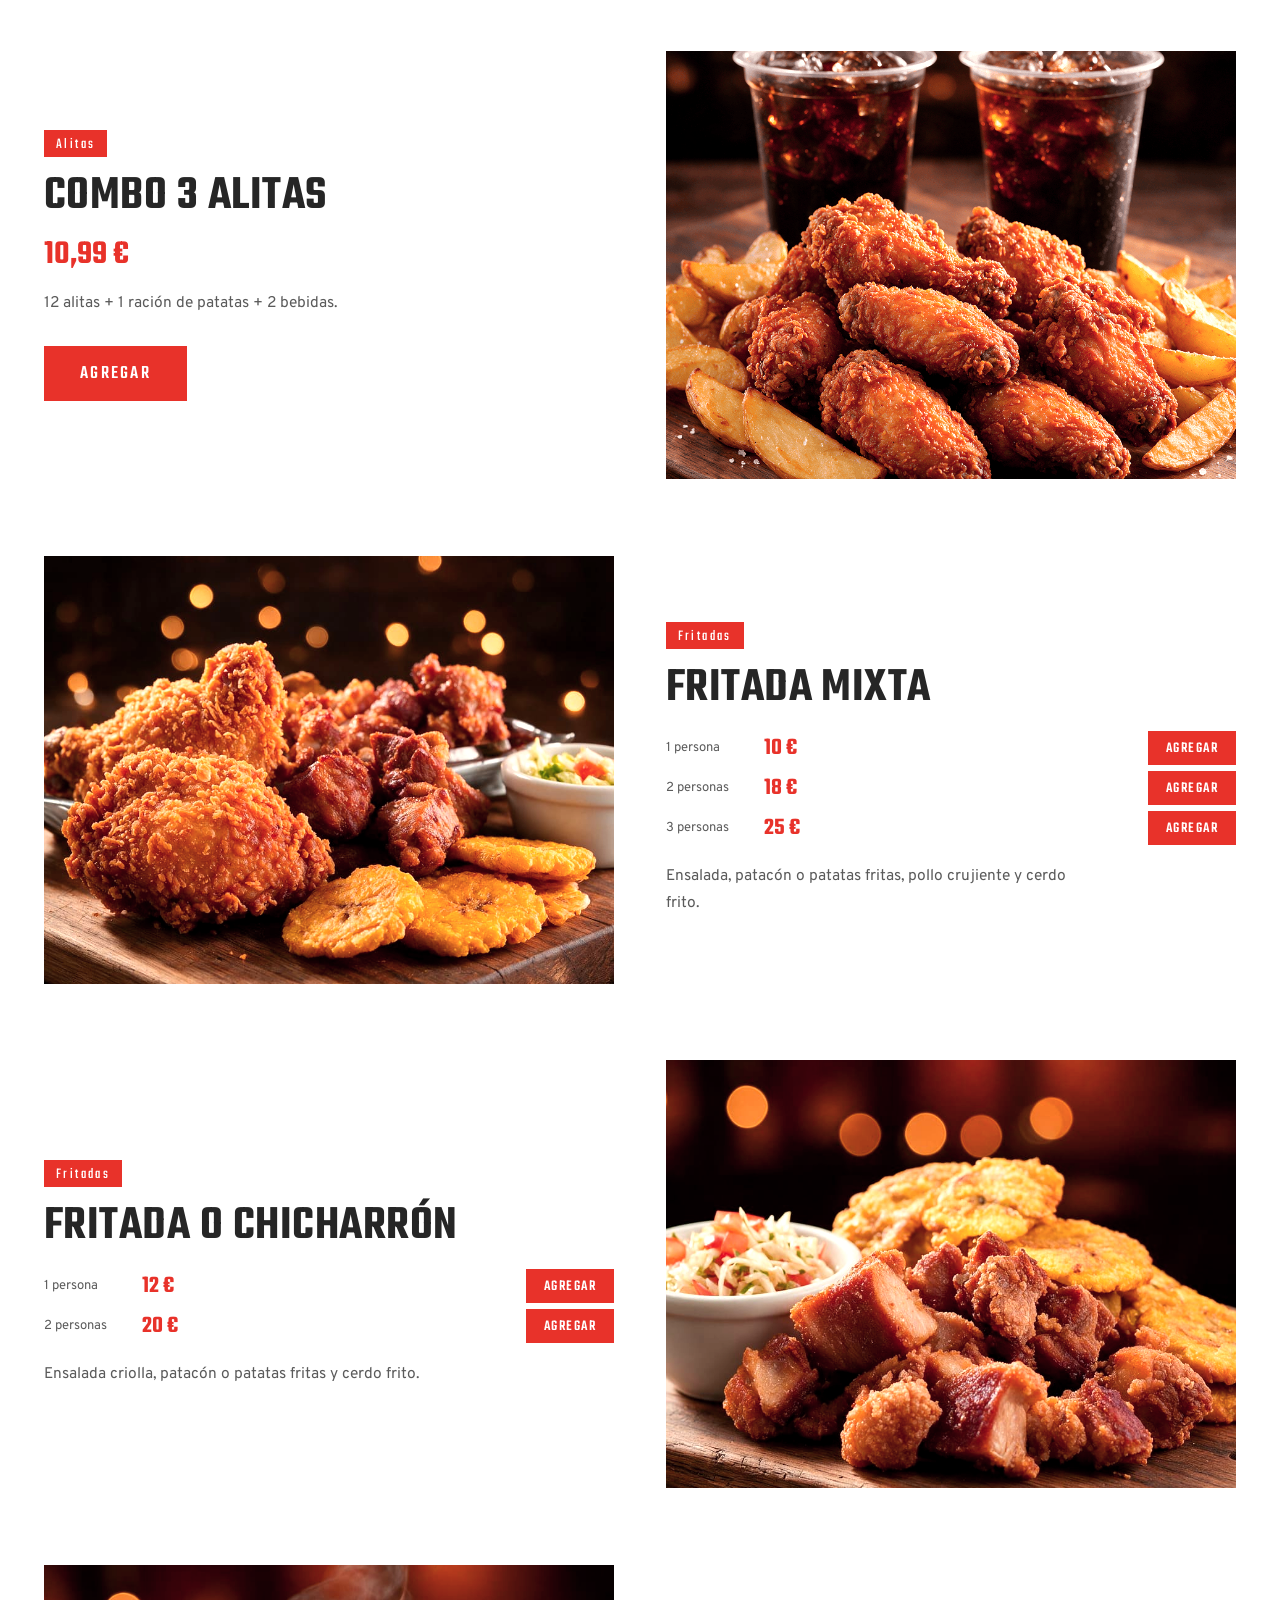
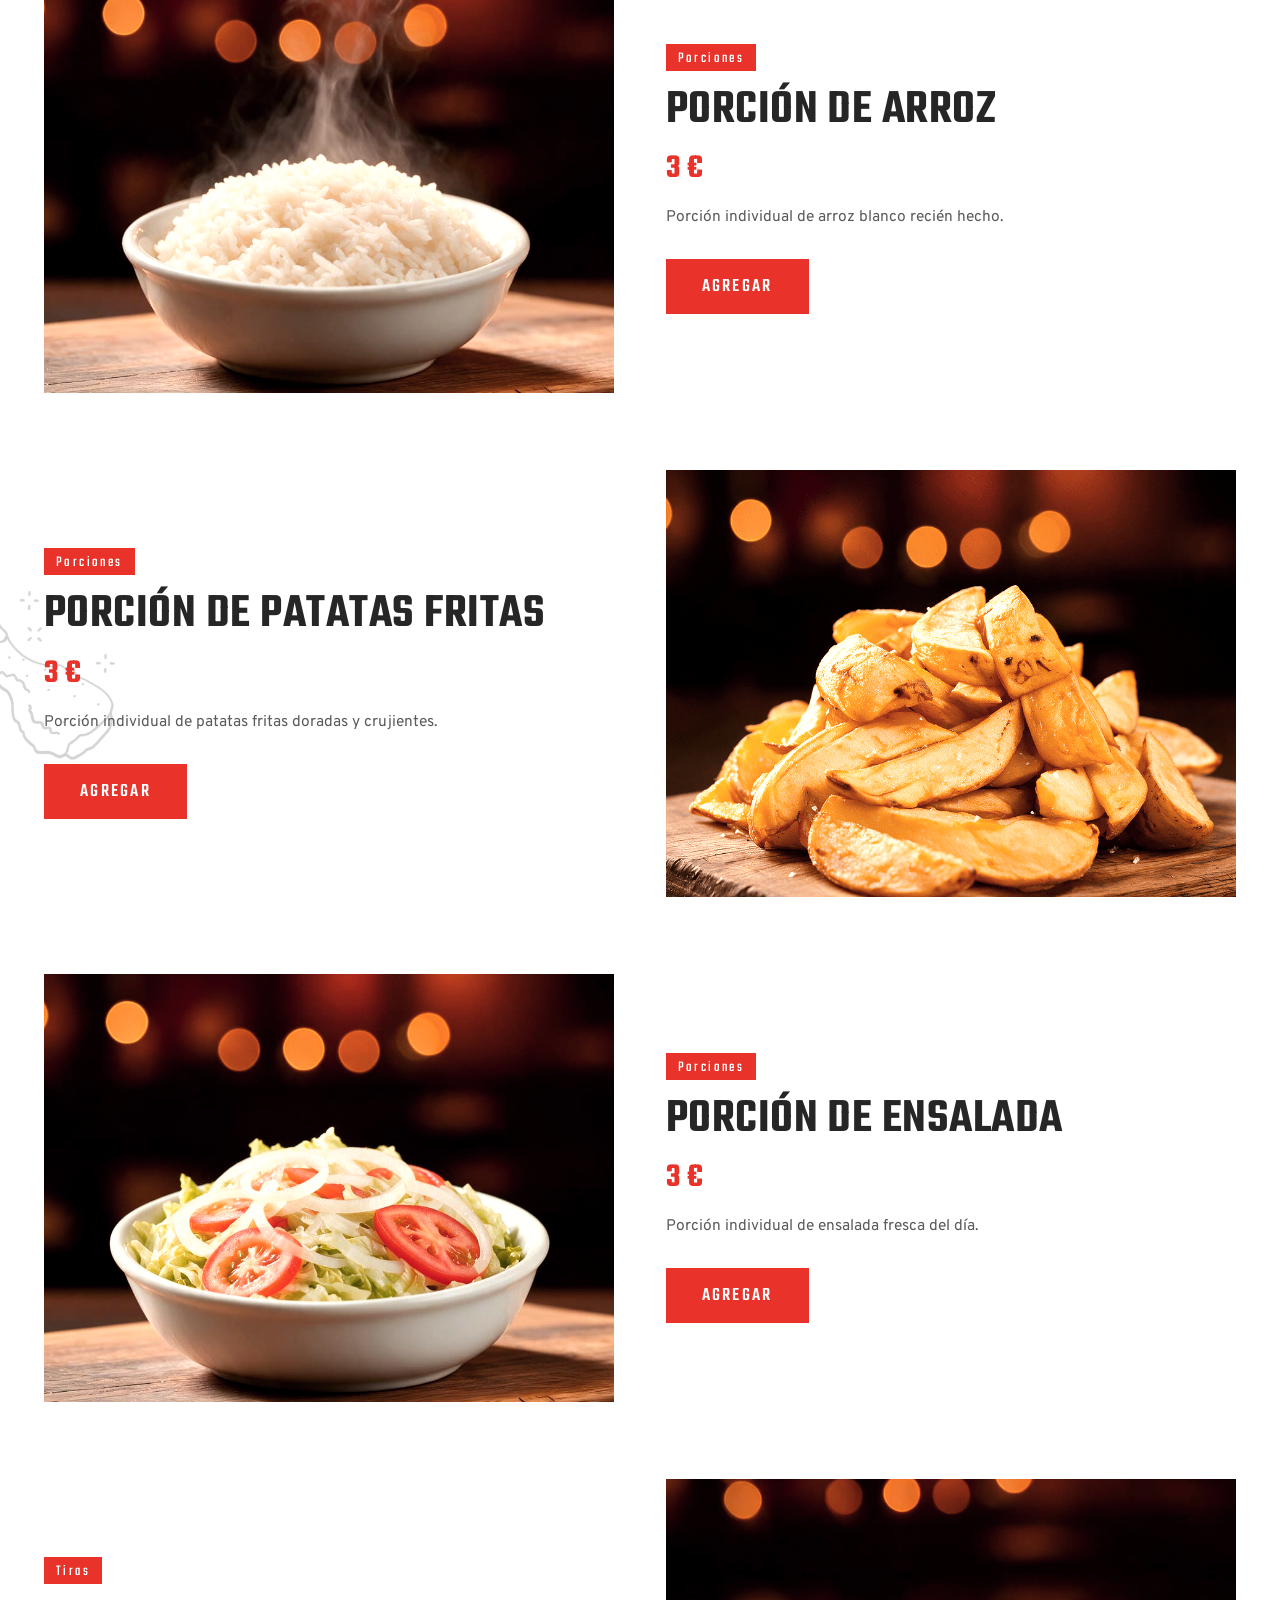
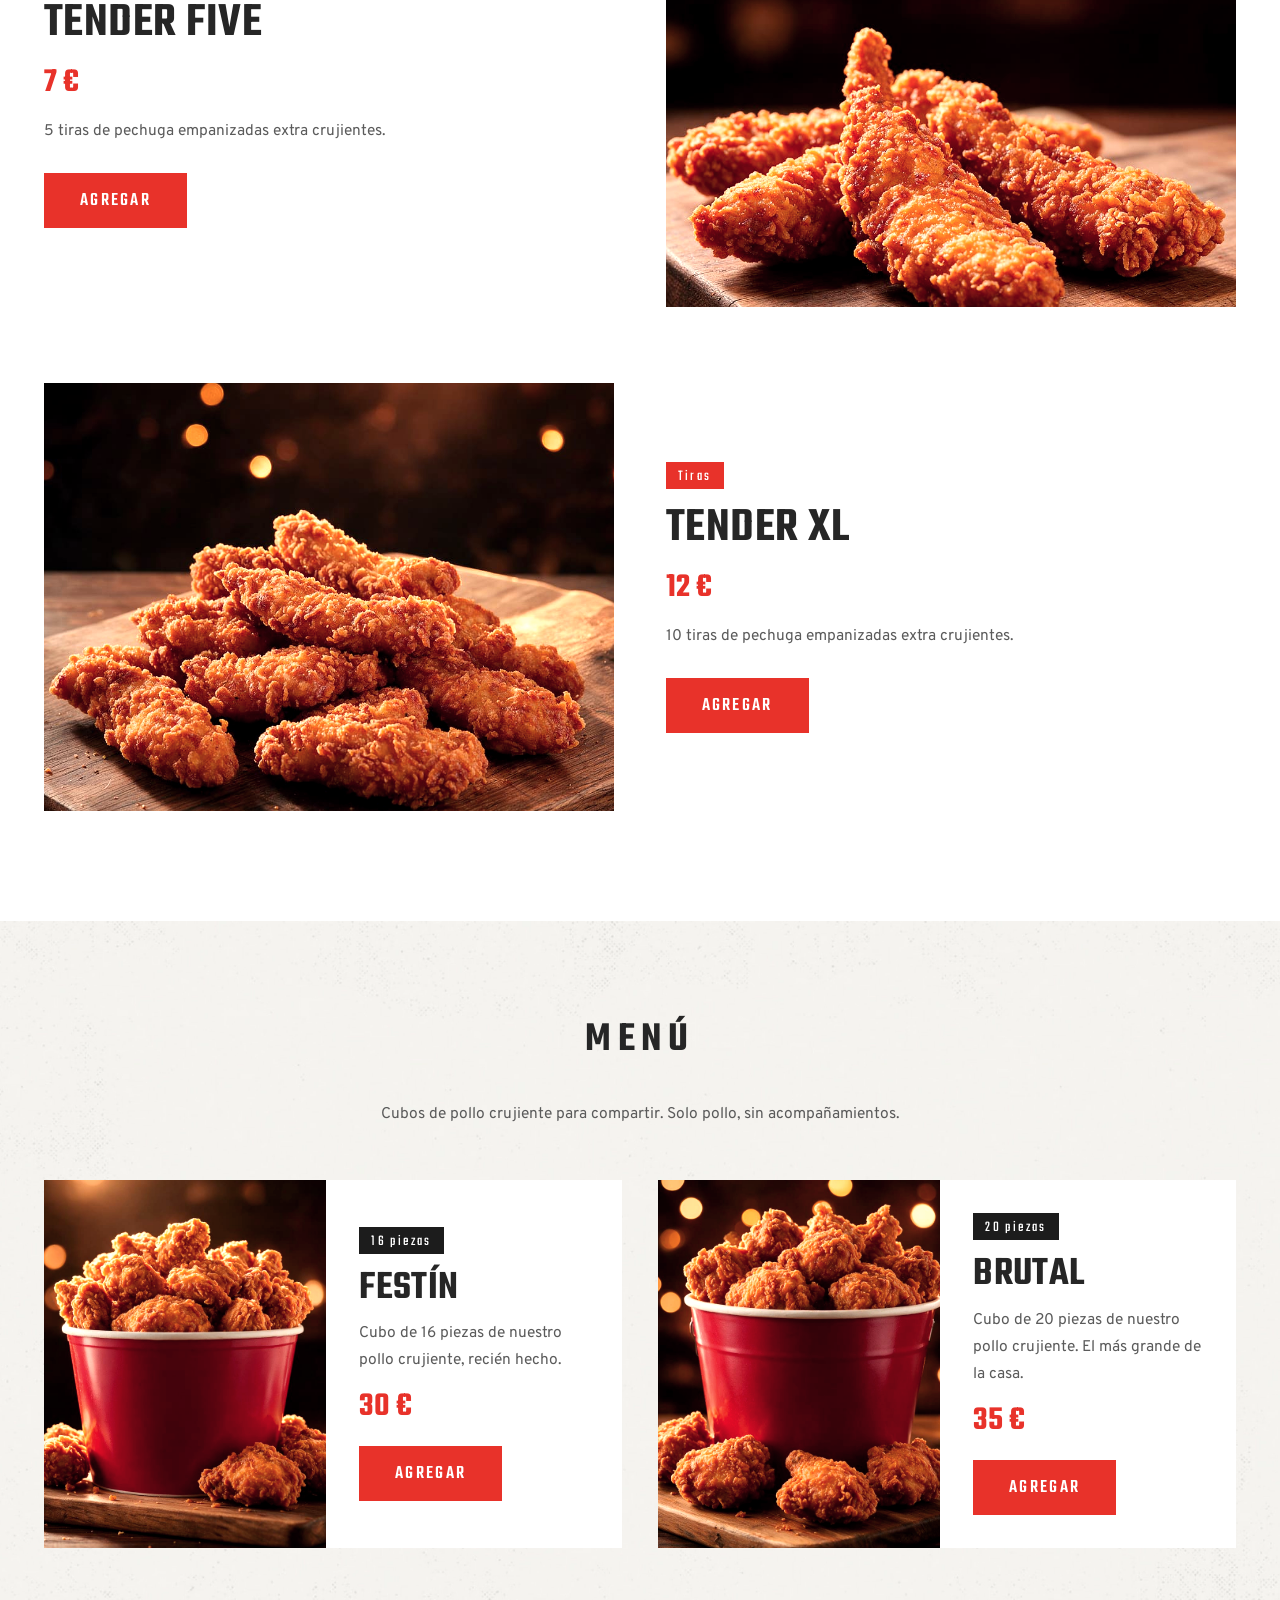
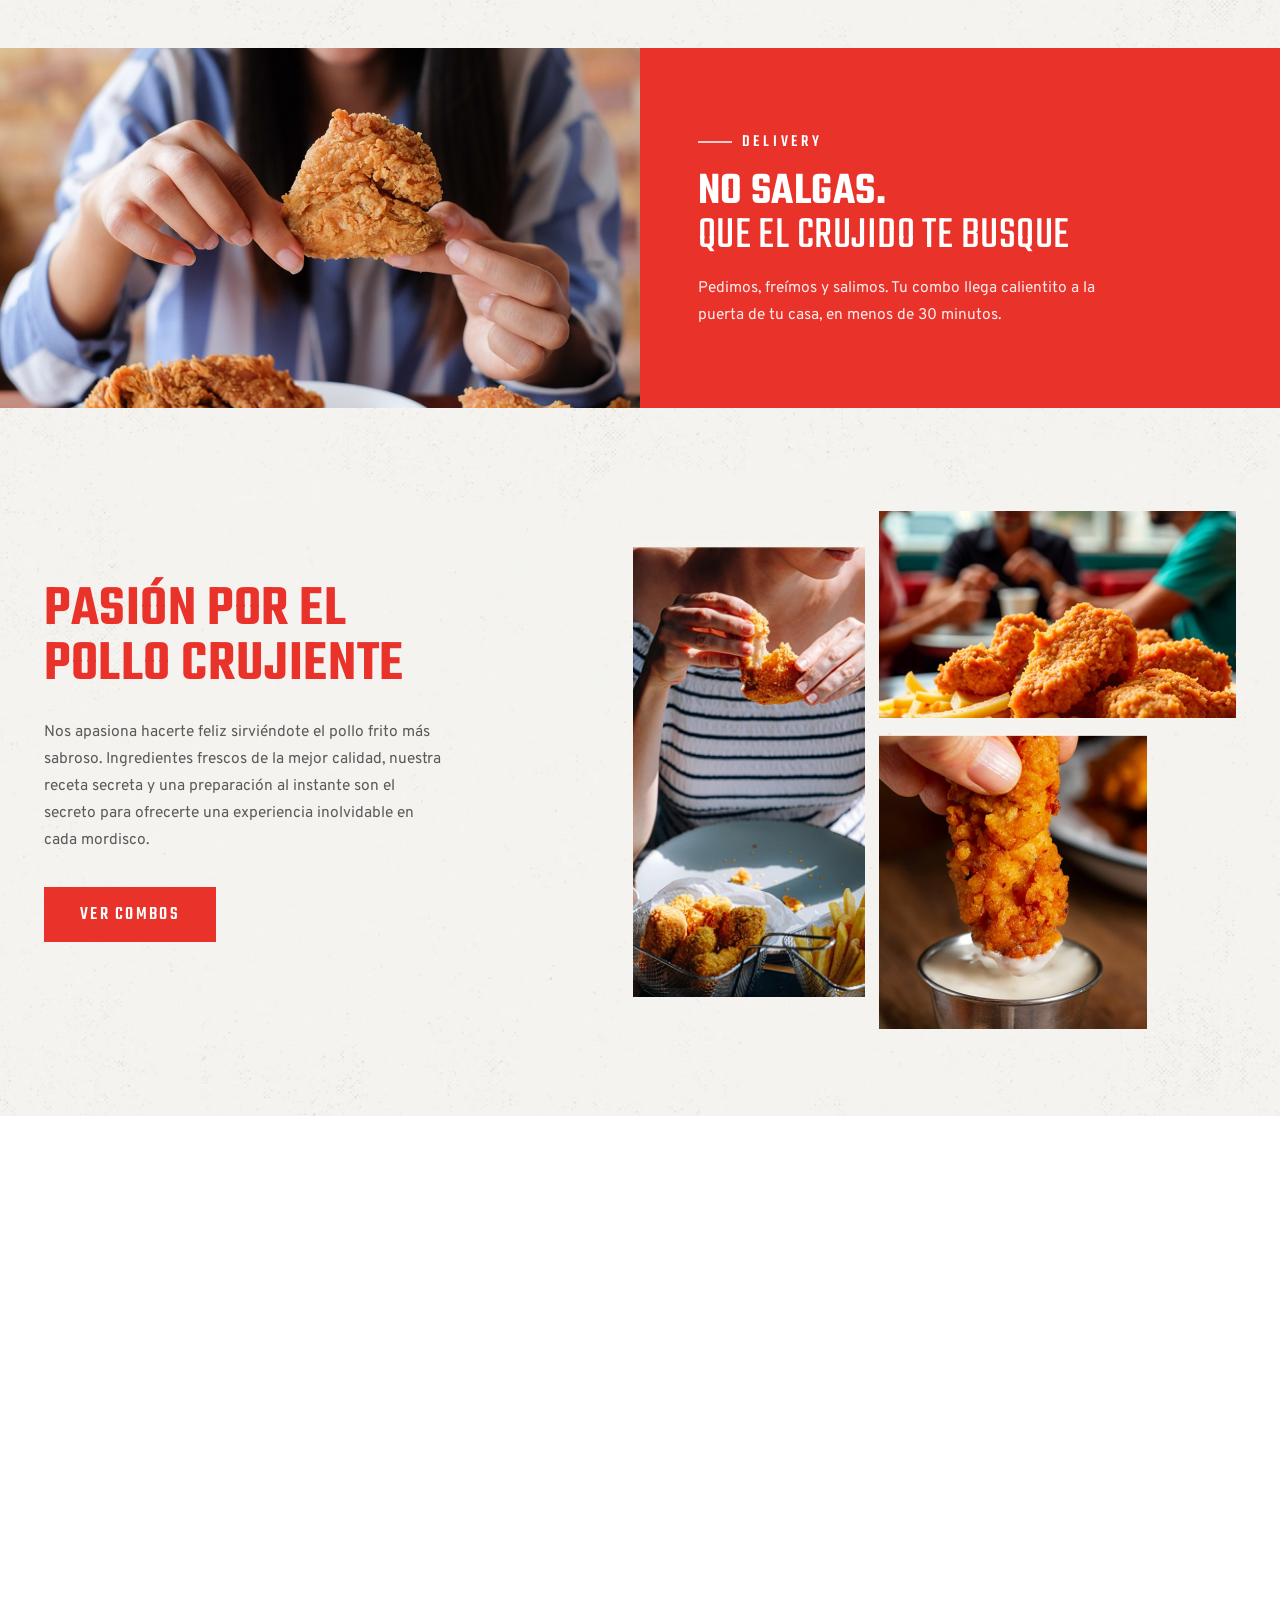
==== commit 3be22f9e: "Fotos con parámetro de versión para que se actualicen sin quedarse en caché Co-Authored-By: Claude S" ====
--- a/index.html
+++ b/index.html
@@ -116,27 +116,27 @@
     <div class="cubo-grid">
       <article class="cubo reveal">
         <figure class="cubo-photo">
-          <img src="assets/img/menu/menu-01-festin.jpg" alt="Cubo Festín con dieciséis piezas de pollo crujiente" loading="lazy">
+          <img src="assets/img/menu/menu-01-festin.jpg?v=20261014" alt="Cubo Festín con dieciséis piezas de pollo crujiente" loading="lazy">
         </figure>
         <div class="cubo-body">
           <span class="tag">16 piezas</span>
           <h3>Festín</h3>
           <p>Cubo de 16 piezas de nuestro pollo crujiente, recién hecho.</p>
           <p class="cubo-price">30 €</p>
-          <button type="button" class="btn btn-red" data-add data-id="menu-festin" data-name="Festín" data-variant="" data-price="3000" data-img="assets/img/menu/menu-01-festin.jpg">Agregar</button>
+          <button type="button" class="btn btn-red" data-add data-id="menu-festin" data-name="Festín" data-variant="" data-price="3000" data-img="assets/img/menu/menu-01-festin.jpg?v=20261014">Agregar</button>
         </div>
       </article>
 
       <article class="cubo reveal">
         <figure class="cubo-photo">
-          <img src="assets/img/menu/menu-02-brutal.jpg" alt="Cubo Brutal con veinte piezas de pollo crujiente" loading="lazy">
+          <img src="assets/img/menu/menu-02-brutal.jpg?v=20261014" alt="Cubo Brutal con veinte piezas de pollo crujiente" loading="lazy">
         </figure>
         <div class="cubo-body">
           <span class="tag">20 piezas</span>
           <h3>Brutal</h3>
           <p>Cubo de 20 piezas de nuestro pollo crujiente. El más grande de la casa.</p>
           <p class="cubo-price">35 €</p>
-          <button type="button" class="btn btn-red" data-add data-id="menu-brutal" data-name="Brutal" data-variant="" data-price="3500" data-img="assets/img/menu/menu-02-brutal.jpg">Agregar</button>
+          <button type="button" class="btn btn-red" data-add data-id="menu-brutal" data-name="Brutal" data-variant="" data-price="3500" data-img="assets/img/menu/menu-02-brutal.jpg?v=20261014">Agregar</button>
         </div>
       </article>
     </div>
--- a/assets/css/styles.css
+++ b/assets/css/styles.css
@@ -698,3 +698,9 @@
 @media (prefers-reduced-motion:reduce){
   .cart-btn.bump,.cart-count.bump,.cart-item{animation:none}
 }
+
+/* Móvil: menú (barras) a la izquierda y carrito a la derecha */
+@media (max-width:760px){
+  .header-actions{flex:1;margin-left:0;justify-content:space-between}
+  .burger{order:-1}
+}
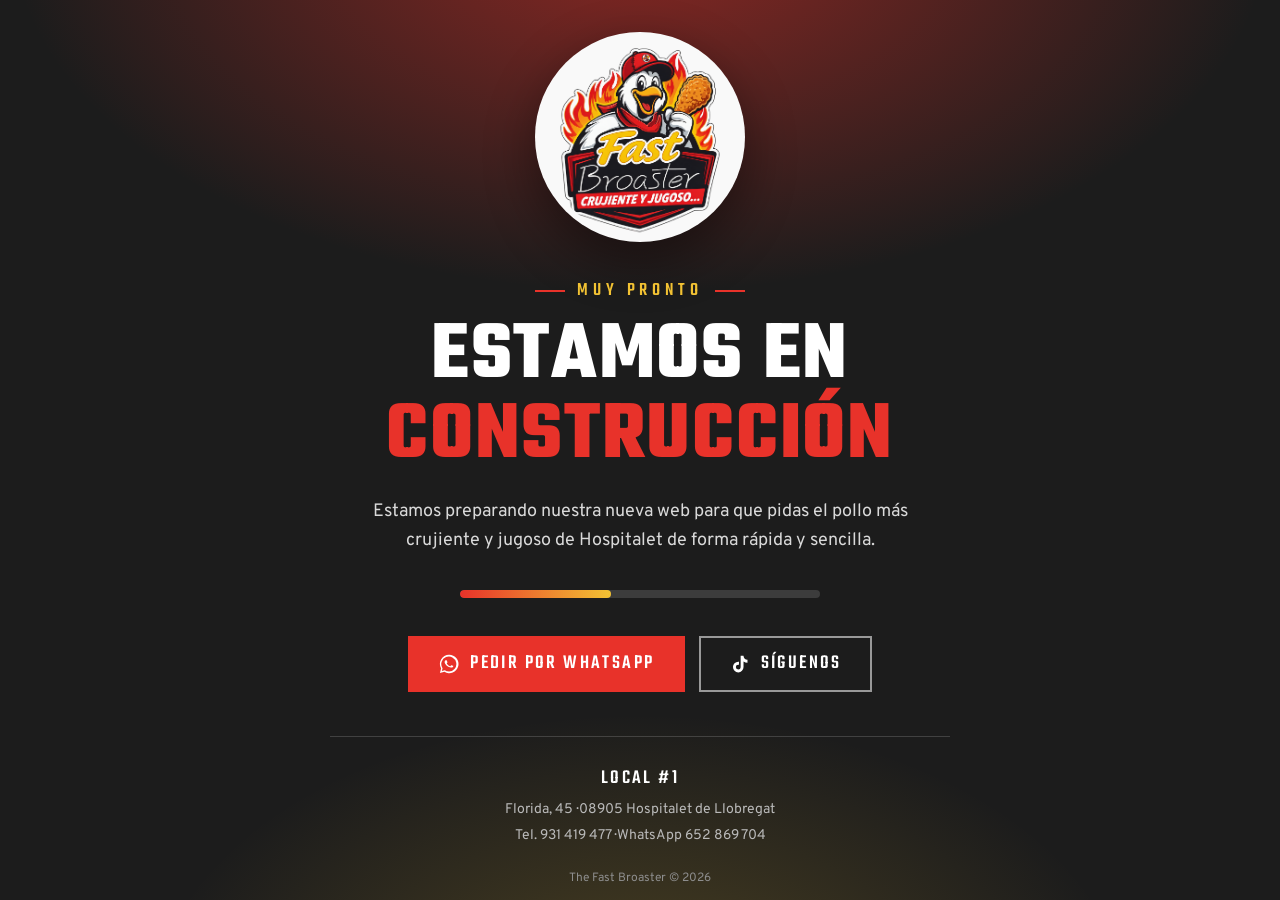
==== commit bec1b9d8: "Página 'Estamos en construcción' como inicio; la web completa pasa a home.html (oculta) Co-Authored-" ====
--- a/index.html
+++ b/index.html
@@ -3,275 +3,110 @@
 <head>
 <meta charset="UTF-8">
 <meta name="viewport" content="width=device-width, initial-scale=1">
-<title>The Fast Broaster | El pollo más crujiente y jugoso</title>
-<meta name="description" content="The Fast Broaster: pollo broaster crujiente y jugoso, hecho al instante. Combos, food truck para eventos y dos locales para atenderte.">
+<title>The Fast Broaster | Estamos en construcción</title>
+<meta name="description" content="Estamos preparando la nueva web de The Fast Broaster. Mientras tanto, haz tu pedido por WhatsApp.">
 <link rel="icon" href="assets/img/logo.png">
 <link rel="preconnect" href="https://fonts.googleapis.com">
 <link rel="preconnect" href="https://fonts.gstatic.com" crossorigin>
-<link href="https://fonts.googleapis.com/css2?family=Overpass:wght@300;400;500;600;700&family=Teko:wght@400;500;600;700&display=swap" rel="stylesheet">
-<link rel="stylesheet" href="assets/css/styles.css">
+<link href="https://fonts.googleapis.com/css2?family=Overpass:wght@400;600&family=Teko:wght@500;600;700&display=swap" rel="stylesheet">
+<style>
+  :root{
+    --red:#E8322A;--red-dark:#C4241D;--yellow:#F2C233;--darker:#1C1C1C;--white:#fff;
+    --font-display:"Teko","Arial Narrow",sans-serif;--font-body:"Overpass",Arial,sans-serif;
+    --ease:cubic-bezier(.22,.61,.36,1);
+  }
+  *{box-sizing:border-box;margin:0;padding:0}
+  html,body{height:100%}
+  body{
+    font-family:var(--font-body);color:#fff;line-height:1.6;
+    background:
+      radial-gradient(900px 520px at 50% -8%,rgba(232,50,42,.55),transparent 70%),
+      radial-gradient(700px 420px at 50% 112%,rgba(242,194,51,.22),transparent 70%),
+      var(--darker);
+    display:grid;grid-template-columns:minmax(0,1fr);place-items:center;padding:32px 20px;overflow-x:hidden;
+  }
+  .wrap{width:100%;max-width:620px;text-align:center;display:flex;flex-direction:column;align-items:center}
+  .logo{
+    width:clamp(150px,34vw,210px);height:auto;border-radius:50%;background:#f9f9f9;padding:6px;
+    box-shadow:0 18px 50px rgba(0,0,0,.45);animation:float 4.5s ease-in-out infinite;
+  }
+  .kicker{
+    margin-top:34px;font-family:var(--font-display);font-size:19px;font-weight:500;
+    letter-spacing:.26em;text-transform:uppercase;color:var(--yellow);
+    display:inline-flex;align-items:center;gap:12px;
+  }
+  .kicker::before,.kicker::after{content:"";width:30px;height:2px;background:var(--red)}
+  h1{
+    font-family:var(--font-display);font-weight:700;text-transform:uppercase;
+    font-size:clamp(34px,9vw,84px);line-height:.95;letter-spacing:.02em;margin-top:12px;overflow-wrap:anywhere;
+  }
+  h1 span{color:var(--red)}
+  p.lead{margin-top:20px;max-width:46ch;color:#d9d9d9;font-size:clamp(16px,2.4vw,18px)}
+
+  /* barra de progreso animada */
+  .bar{margin-top:34px;width:min(360px,80%);height:8px;border-radius:8px;background:rgba(255,255,255,.14);overflow:hidden}
+  .bar i{display:block;height:100%;width:42%;border-radius:8px;
+    background:linear-gradient(90deg,var(--red),var(--yellow));animation:slide 2.2s var(--ease) infinite}
+
+  .actions{margin-top:38px;display:flex;flex-wrap:wrap;gap:14px;justify-content:center}
+  .btn{
+    display:inline-flex;align-items:center;gap:10px;font-family:var(--font-display);font-size:20px;
+    font-weight:500;letter-spacing:.12em;text-transform:uppercase;line-height:1;
+    padding:15px 28px;border:2px solid transparent;text-decoration:none;
+    transition:transform .25s var(--ease),background-color .25s,color .25s,border-color .25s;
+  }
+  .btn:hover{transform:translateY(-3px)}
+  .btn svg{width:22px;height:22px;fill:currentColor}
+  .btn-red{background:var(--red);color:#fff}
+  .btn-red:hover{background:#fff;color:var(--red)}
+  .btn-ghost{border-color:rgba(255,255,255,.55);color:#fff}
+  .btn-ghost:hover{background:#fff;color:var(--darker)}
+
+  .info{margin-top:44px;padding-top:26px;border-top:1px solid rgba(255,255,255,.16);width:100%;
+    font-size:14px;color:#b9b9b9;display:grid;gap:4px}
+  .info strong{font-family:var(--font-display);font-size:20px;letter-spacing:.12em;color:#fff;font-weight:500;text-transform:uppercase}
+  .copy{margin-top:22px;font-size:12px;color:#8d8d8d}
+
+  @keyframes float{0%,100%{transform:translateY(0)}50%{transform:translateY(-10px)}}
+  @keyframes slide{0%{transform:translateX(-110%)}100%{transform:translateX(250%)}}
+  .wrap>*{opacity:0;transform:translateY(18px);animation:in .7s var(--ease) forwards}
+  .wrap>*:nth-child(2){animation-delay:.1s}.wrap>*:nth-child(3){animation-delay:.2s}
+  .wrap>*:nth-child(4){animation-delay:.3s}.wrap>*:nth-child(5){animation-delay:.4s}
+  .wrap>*:nth-child(6){animation-delay:.5s}.wrap>*:nth-child(7){animation-delay:.6s}
+  .wrap>*:nth-child(8){animation-delay:.7s}
+  @keyframes in{to{opacity:1;transform:none}}
+  @media (prefers-reduced-motion:reduce){
+    *{animation-duration:.01ms!important;animation-iteration-count:1!important}
+    .wrap>*{opacity:1;transform:none}
+  }
+  @media (max-width:480px){.btn{width:100%;justify-content:center}.actions{width:100%}}
+</style>
 </head>
 <body>
+  <main class="wrap">
+    <img class="logo" src="assets/img/logo.png" alt="Logo The Fast Broaster">
+    <span class="kicker">Muy pronto</span>
+    <h1>Estamos en <span>construcción</span></h1>
+    <p class="lead">Estamos preparando nuestra nueva web para que pidas el pollo más crujiente y jugoso de Hospitalet de forma rápida y sencilla.</p>
+    <div class="bar" role="img" aria-label="Web en construcción"><i></i></div>
 
-<!-- ============ HEADER ============ -->
-<header class="site-header" id="header">
-  <div class="container header-inner">
-    <nav class="nav" id="nav">
-      <a href="#top" class="nav-link active">Inicio</a>
-      <a href="#combos" class="nav-link">Combos</a>
-      <a href="#nosotros" class="nav-link">Quienes Somos</a>
-      <a href="#contacto" class="nav-link">Contacto</a>
-    </nav>
-
-    <a href="#top" class="brand" aria-label="The Fast Broaster - Inicio">
-      <img src="assets/img/logo.png" alt="Logo The Fast Broaster">
-    </a>
-
-    <div class="header-actions">
-      <ul class="socials">
-        <li><a href="https://www.tiktok.com/@fastbroaster.bcn" target="_blank" rel="noopener" aria-label="TikTok">
-          <svg viewBox="0 0 24 24" aria-hidden="true"><path d="M16.9 5.88a4.32 4.32 0 0 1-1.05-2.55V3h-3.13v12.5a2.62 2.62 0 0 1-2.63 2.53 2.63 2.63 0 0 1 0-5.26c.28 0 .54.05.79.13v-3.23a5.9 5.9 0 0 0-.79-.05 5.86 5.86 0 1 0 5.86 5.86V9.1a7.42 7.42 0 0 0 4.35 1.4V7.38a4.35 4.35 0 0 1-3.4-1.5"/></svg>
-        </a></li>
-        <li><span class="soon" aria-label="Facebook (próximamente)" title="Próximamente">
-          <svg viewBox="0 0 24 24" aria-hidden="true"><path d="M13.5 21v-8h2.7l.4-3.1h-3.1V7.9c0-.9.25-1.5 1.55-1.5h1.65V3.6C16.4 3.55 15.42 3.5 14.3 3.5c-2.35 0-3.95 1.43-3.95 4.06V9.9H7.6V13h2.75v8z"/></svg>
-        </span></li>
-        <li><span class="soon" aria-label="Instagram (próximamente)" title="Próximamente">
-          <svg viewBox="0 0 24 24" aria-hidden="true"><path d="M12 7.4a4.6 4.6 0 1 0 0 9.2 4.6 4.6 0 0 0 0-9.2m0 7.6a3 3 0 1 1 0-6 3 3 0 0 1 0 6m6-7.8a1.07 1.07 0 1 1-2.15 0 1.07 1.07 0 0 1 2.15 0M21 8.2c-.05-1.4-.37-2.64-1.4-3.66-1.02-1.02-2.26-1.34-3.66-1.42-1.44-.08-5.76-.08-7.2 0-1.4.07-2.63.39-3.66 1.41C4.06 5.55 3.74 6.79 3.66 8.19c-.08 1.44-.08 5.76 0 7.2.07 1.4.39 2.64 1.42 3.66 1.03 1.02 2.26 1.34 3.66 1.42 1.44.08 5.76.08 7.2 0 1.4-.08 2.64-.4 3.66-1.42 1.02-1.02 1.34-2.26 1.42-3.66.08-1.44.08-5.75 0-7.19m-1.91 8.73a3.04 3.04 0 0 1-1.71 1.71c-1.18.47-3.99.36-5.3.36s-4.12.1-5.3-.36a3.04 3.04 0 0 1-1.71-1.71c-.47-1.18-.36-3.99-.36-5.3s-.1-4.12.36-5.3a3.04 3.04 0 0 1 1.71-1.71c1.18-.47 3.99-.36 5.3-.36s4.12-.1 5.3.36a3.04 3.04 0 0 1 1.71 1.71c.47 1.18.36 3.99.36 5.3s.11 4.12-.36 5.3"/></svg>
-        </span></li>
-      </ul>
-      <button type="button" class="cart-btn" id="cartBtn" aria-label="Abrir mi pedido (vacío)" aria-haspopup="dialog" aria-controls="cartPanel">
-        <svg viewBox="0 0 24 24" aria-hidden="true"><path d="M2.5 3.5h2.6l2.2 10.6a1.6 1.6 0 0 0 1.6 1.3h8.5a1.6 1.6 0 0 0 1.6-1.2L20.8 7.6H6" fill="none" stroke="currentColor" stroke-width="1.9" stroke-linecap="round" stroke-linejoin="round"/><circle cx="9.6" cy="19.6" r="1.5" fill="currentColor"/><circle cx="17.2" cy="19.6" r="1.5" fill="currentColor"/></svg>
-        <span class="cart-count" id="cartCount" data-n="0" aria-hidden="true">0</span>
-      </button>
-      <button class="burger" id="burger" aria-label="Abrir menú" aria-expanded="false" aria-controls="nav">
-        <span></span><span></span><span></span>
-      </button>
-    </div>
-  </div>
-</header>
-
-<div class="page" id="top">
-
-<!-- ============ HERO ============ -->
-<section class="hero" id="inicio">
-
-  <!-- Carrusel de fondo -->
-  <div class="hero-bg">
-    <figure class="hero-slide is-active"><img src="assets/img/slide-01.webp" alt="Presas de pollo broaster recién salidas, humeantes" fetchpriority="high"></figure>
-    <figure class="hero-slide"><img src="assets/img/slide-02.webp" alt="Plato de tiras de pollo crujientes con salsa de la casa" loading="lazy"></figure>
-    <figure class="hero-slide"><img src="assets/img/slide-03.webp" alt="Tira de pollo partida mostrando su interior jugoso" loading="lazy"></figure>
-    <div class="hero-overlay" aria-hidden="true"></div>
-  </div>
-
-  <!-- Copy -->
-  <div class="hero-inner container">
-    <article class="hero-copy is-active">
-      <span class="kicker">Hecho al instante</span>
-      <h1>Crujiente por fuera,<br>jugoso por dentro</h1>
-      <p>La receta secreta que dora nuestro pollo en el momento justo, solo para ti.</p>
-      <a href="#combos" class="btn btn-yellow">Ver combos</a>
-    </article>
-
-    <article class="hero-copy">
-      <span class="kicker">Para compartir</span>
-      <h1>Del broaster<br>directo a tu mesa</h1>
-      <p>Porciones generosas, patatas recién hechas y las salsas de la casa que ya conoces.</p>
-      <a href="#combos" class="btn btn-yellow">Arma tu combo</a>
-    </article>
-
-    <article class="hero-copy">
-      <span class="kicker">Recién salido</span>
-      <h1>Ese momento<br>en que cruje</h1>
-      <p>Lo preparamos al instante, para que nunca lo pruebes tibio.</p>
-      <a href="#contacto" class="btn btn-yellow">Pedir ahora</a>
-    </article>
-  </div>
-
-  <!-- Controles -->
-  <button class="hero-arrow prev" id="heroPrev" type="button" aria-label="Imagen anterior">&#8249;</button>
-  <button class="hero-arrow next" id="heroNext" type="button" aria-label="Imagen siguiente">&#8250;</button>
-  <div class="hero-dots" id="heroDots" role="tablist" aria-label="Carrusel principal"></div>
-  <span class="hero-progress" id="heroProgress" aria-hidden="true"></span>
-</section>
-
-<!-- ============ COMBOS ============ -->
-<section class="combos" id="combos">
-  <img class="deco deco-tr" src="assets/img/crispy-01.png" alt="" aria-hidden="true" data-speed="-0.24">
-  <img class="deco deco-bl" src="assets/img/crispy-02.png" alt="" aria-hidden="true" data-speed="0.30">
-  <div class="container">
-    <h2 class="section-title reveal">Mejores combos</h2>
-
-    <div class="combo-list" id="comboList">
-      <!-- filas generadas por JS -->
-    </div>
-  </div>
-</section>
-
-<!-- ============ MENU / CUBOS ============ -->
-<section class="cubos" id="menu">
-  <div class="container">
-    <h2 class="section-title reveal">Menú</h2>
-    <p class="section-lead reveal">Cubos de pollo crujiente para compartir. Solo pollo, sin acompañamientos.</p>
-
-    <div class="cubo-grid">
-      <article class="cubo reveal">
-        <figure class="cubo-photo">
-          <img src="assets/img/menu/menu-01-festin.jpg?v=20261014" alt="Cubo Festín con dieciséis piezas de pollo crujiente" loading="lazy">
-        </figure>
-        <div class="cubo-body">
-          <span class="tag">16 piezas</span>
-          <h3>Festín</h3>
-          <p>Cubo de 16 piezas de nuestro pollo crujiente, recién hecho.</p>
-          <p class="cubo-price">30 €</p>
-          <button type="button" class="btn btn-red" data-add data-id="menu-festin" data-name="Festín" data-variant="" data-price="3000" data-img="assets/img/menu/menu-01-festin.jpg?v=20261014">Agregar</button>
-        </div>
-      </article>
-
-      <article class="cubo reveal">
-        <figure class="cubo-photo">
-          <img src="assets/img/menu/menu-02-brutal.jpg?v=20261014" alt="Cubo Brutal con veinte piezas de pollo crujiente" loading="lazy">
-        </figure>
-        <div class="cubo-body">
-          <span class="tag">20 piezas</span>
-          <h3>Brutal</h3>
-          <p>Cubo de 20 piezas de nuestro pollo crujiente. El más grande de la casa.</p>
-          <p class="cubo-price">35 €</p>
-          <button type="button" class="btn btn-red" data-add data-id="menu-brutal" data-name="Brutal" data-variant="" data-price="3500" data-img="assets/img/menu/menu-02-brutal.jpg?v=20261014">Agregar</button>
-        </div>
-      </article>
-    </div>
-  </div>
-</section>
-
-<!-- ============ DELIVERY ============ -->
-<section class="foodtruck" id="delivery">
-  <div class="ft-media">
-    <img src="assets/img/foodtruck.jpg" alt="Clienta disfrutando pollo broaster recién llegado" loading="lazy">
-  </div>
-  <div class="ft-panel reveal">
-    <span class="kicker">Delivery</span>
-    <h2><strong>No salgas.</strong><br>Que el crujido te busque</h2>
-    <p>Pedimos, freímos y salimos. Tu combo llega calientito a la puerta de tu casa, en menos de 30 minutos.</p>
-    <!-- CTA oculto temporalmente
-    <a href="#contacto" class="btn btn-ghost">Pedir delivery</a>
-    -->
-  </div>
-</section>
-
-<!-- ============ NOSOTROS ============ -->
-<section class="about" id="nosotros">
-  <div class="container about-grid">
-    <div class="about-text reveal">
-      <h2>Pasión por el<br>pollo crujiente</h2>
-      <p>Nos apasiona hacerte feliz sirviéndote el pollo frito más sabroso. Ingredientes frescos de la mejor calidad, nuestra receta secreta y una preparación al instante son el secreto para ofrecerte una experiencia inolvidable en cada mordisco.</p>
-      <a href="#combos" class="btn btn-red">Ver combos</a>
-    </div>
-    <div class="about-gallery reveal">
-      <figure class="g1"><img src="assets/img/about-1.jpg" alt="Cliente disfrutando pollo crujiente con patatas"></figure>
-      <figure class="g2"><img src="assets/img/about-2.jpg" alt="Plato de pollo broaster con patatas fritas"></figure>
-      <figure class="g3"><img src="assets/img/about-3.jpg" alt="Tira de pollo crujiente con salsa"></figure>
-    </div>
-  </div>
-</section>
-
-</div><!-- /.page -->
-
-<!-- ============ CONTACTO / FOOTER ============ -->
-<footer class="site-footer" id="contacto">
-  <div class="container">
-    <div class="locations">
-      <div class="location reveal">
-        <h3>Local #1</h3>
-        <p class="loc-line">
-          <svg viewBox="0 0 24 24" class="ico" aria-hidden="true"><path d="M12 2a7 7 0 0 0-7 7c0 5.25 7 13 7 13s7-7.75 7-13a7 7 0 0 0-7-7m0 9.5A2.5 2.5 0 1 1 12 6.5a2.5 2.5 0 0 1 0 5"/></svg>
-          <span>Florida, 45<br>08905 Hospitalet de Ll.<br><em>(cerca plz. Pajaritos)</em></span>
-        </p>
-        <p class="loc-line">
-          <span class="metro" aria-label="Metro">M</span>
-          <span>L1 Torrassa</span>
-        </p>
-        <div class="loc-cols">
-          <p class="loc-line">
-            <svg viewBox="0 0 24 24" class="ico" aria-hidden="true"><path d="M6.6 10.8a15.1 15.1 0 0 0 6.6 6.6l2.2-2.2c.3-.3.7-.4 1-.2 1.2.4 2.4.6 3.6.6.6 0 1 .4 1 1V20c0 .6-.4 1-1 1A17 17 0 0 1 3 4c0-.6.4-1 1-1h3.5c.6 0 1 .4 1 1 0 1.3.2 2.5.6 3.6.1.4 0 .8-.2 1z"/></svg>
-            <span><span class="loc-label">Teléfono</span><a href="tel:+34931419477">931 419 477</a></span>
-          </p>
-          <p class="loc-line">
-            <svg viewBox="0 0 24 24" class="ico" aria-hidden="true"><path d="M12 2a10 10 0 0 0-8.6 15l-1.3 4.8 5-1.3A10 10 0 1 0 12 2m0 18.2c-1.6 0-3.2-.4-4.5-1.3l-.3-.2-3 .8.8-2.9-.2-.3A8.2 8.2 0 1 1 12 20.2m4.5-6.1c-.2-.1-1.4-.7-1.7-.8s-.4-.1-.5.1-.6.8-.8 1-.3.2-.5.1a6.7 6.7 0 0 1-3.3-2.9c-.2-.4.2-.4.6-1.2.1-.1 0-.3 0-.4l-.7-1.7c-.2-.4-.4-.4-.5-.4h-.5c-.2 0-.5.1-.7.3-.9 1-.9 2.3-.1 3.6a10 10 0 0 0 4 3.6c1.5.6 2.4.6 3.2.4.5-.1 1.4-.6 1.6-1.2.2-.6.2-1 .1-1.1z"/></svg>
-            <span><span class="loc-label">WhatsApp</span>
-              <a href="https://wa.me/34652869704" target="_blank" rel="noopener">652 869 704</a>
-            </span>
-          </p>
-        </div>
-        <span class="rule"></span>
-        <a href="https://www.google.com/maps/search/?api=1&amp;query=Carrer+de+Florida+45+08905+Hospitalet+de+Llobregat" target="_blank" rel="noopener" class="link-arrow">Cómo llegar <span>&rarr;</span></a>
-      </div>
-
-      <div class="location reveal">
-        <h3>Local #2</h3>
-        <p class="loc-line">
-          <svg viewBox="0 0 24 24" class="ico" aria-hidden="true"><path d="M12 2a7 7 0 0 0-7 7c0 5.25 7 13 7 13s7-7.75 7-13a7 7 0 0 0-7-7m0 9.5A2.5 2.5 0 1 1 12 6.5a2.5 2.5 0 0 1 0 5"/></svg>
-          <span>Diógenes, 16<br>08905 Hospitalet de Ll.</span>
-        </p>
-        <span class="rule"></span>
-        <a href="https://www.google.com/maps/search/?api=1&amp;query=Carrer+de+Di%C3%B3genes+16+08905+Hospitalet+de+Llobregat" target="_blank" rel="noopener" class="link-arrow">Cómo llegar <span>&rarr;</span></a>
-      </div>
-
+    <div class="actions">
+      <a class="btn btn-red" href="https://wa.me/34652869704?text=Hola%2C%20quiero%20hacer%20un%20pedido" target="_blank" rel="noopener">
+        <svg viewBox="0 0 24 24" aria-hidden="true"><path d="M12 2a10 10 0 0 0-8.6 15l-1.3 4.8 5-1.3A10 10 0 1 0 12 2m0 18.2c-1.6 0-3.2-.4-4.5-1.3l-.3-.2-3 .8.8-2.9-.2-.3A8.2 8.2 0 1 1 12 20.2m4.5-6.1c-.2-.1-1.4-.7-1.7-.8s-.4-.1-.5.1-.6.8-.8 1-.3.2-.5.1a6.7 6.7 0 0 1-3.3-2.9c-.2-.4.2-.4.6-1.2.1-.1 0-.3 0-.4l-.7-1.7c-.2-.4-.4-.4-.5-.4h-.5c-.2 0-.5.1-.7.3-.9 1-.9 2.3-.1 3.6a10 10 0 0 0 4 3.6c1.5.6 2.4.6 3.2.4.5-.1 1.4-.6 1.6-1.2.2-.6.2-1 .1-1.1z"/></svg>
+        Pedir por WhatsApp
+      </a>
+      <a class="btn btn-ghost" href="https://www.tiktok.com/@fastbroaster.bcn" target="_blank" rel="noopener">
+        <svg viewBox="0 0 24 24" aria-hidden="true"><path d="M16.9 5.88a4.32 4.32 0 0 1-1.05-2.55V3h-3.13v12.5a2.62 2.62 0 0 1-2.63 2.53 2.63 2.63 0 0 1 0-5.26c.28 0 .54.05.79.13v-3.23a5.9 5.9 0 0 0-.79-.05 5.76 5.76 0 1 0 5.76 5.76V9.2a7.4 7.4 0 0 0 4.32 1.38V7.45a4.3 4.3 0 0 1-3.27-1.57z"/></svg>
+        Síguenos
+      </a>
     </div>
 
-    <div class="follow">
-      <span>Síguenos</span>
-      <ul class="socials socials-yellow">
-        <li><a href="https://www.tiktok.com/@fastbroaster.bcn" target="_blank" rel="noopener" aria-label="TikTok">
-          <svg viewBox="0 0 24 24" aria-hidden="true"><path d="M16.9 5.88a4.32 4.32 0 0 1-1.05-2.55V3h-3.13v12.5a2.62 2.62 0 0 1-2.63 2.53 2.63 2.63 0 0 1 0-5.26c.28 0 .54.05.79.13v-3.23a5.9 5.9 0 0 0-.79-.05 5.86 5.86 0 1 0 5.86 5.86V9.1a7.42 7.42 0 0 0 4.35 1.4V7.38a4.35 4.35 0 0 1-3.4-1.5"/></svg>
-        </a></li>
-        <li><span class="soon" aria-label="Facebook (próximamente)" title="Próximamente">
-          <svg viewBox="0 0 24 24" aria-hidden="true"><path d="M13.5 21v-8h2.7l.4-3.1h-3.1V7.9c0-.9.25-1.5 1.55-1.5h1.65V3.6C16.4 3.55 15.42 3.5 14.3 3.5c-2.35 0-3.95 1.43-3.95 4.06V9.9H7.6V13h2.75v8z"/></svg>
-        </span></li>
-        <li><span class="soon" aria-label="Instagram (próximamente)" title="Próximamente">
-          <svg viewBox="0 0 24 24" aria-hidden="true"><path d="M12 7.4a4.6 4.6 0 1 0 0 9.2 4.6 4.6 0 0 0 0-9.2m0 7.6a3 3 0 1 1 0-6 3 3 0 0 1 0 6m6-7.8a1.07 1.07 0 1 1-2.15 0 1.07 1.07 0 0 1 2.15 0M21 8.2c-.05-1.4-.37-2.64-1.4-3.66-1.02-1.02-2.26-1.34-3.66-1.42-1.44-.08-5.76-.08-7.2 0-1.4.07-2.63.39-3.66 1.41C4.06 5.55 3.74 6.79 3.66 8.19c-.08 1.44-.08 5.76 0 7.2.07 1.4.39 2.64 1.42 3.66 1.03 1.02 2.26 1.34 3.66 1.42 1.44.08 5.76.08 7.2 0 1.4-.08 2.64-.4 3.66-1.42 1.02-1.02 1.34-2.26 1.42-3.66.08-1.44.08-5.75 0-7.19m-1.91 8.73a3.04 3.04 0 0 1-1.71 1.71c-1.18.47-3.99.36-5.3.36s-4.12.1-5.3-.36a3.04 3.04 0 0 1-1.71-1.71c-.47-1.18-.36-3.99-.36-5.3s-.1-4.12.36-5.3a3.04 3.04 0 0 1 1.71-1.71c1.18-.47 3.99-.36 5.3-.36s4.12-.1 5.3.36a3.04 3.04 0 0 1 1.71 1.71c.47 1.18.36 3.99.36 5.3s.11 4.12-.36 5.3"/></svg>
-        </span></li>
-      </ul>
+    <div class="info">
+      <strong>Local #1</strong>
+      <span>Florida, 45 · 08905 Hospitalet de Llobregat</span>
+      <span>Tel. 931 419 477 · WhatsApp 652 869 704</span>
     </div>
-
-    <p class="copyright">The Fast Broaster &copy; <span id="year">2026</span>.</p>
-  </div>
-</footer>
-
-<!-- Botón flotante para volver arriba -->
-<a href="#top" class="to-top" id="toTop" aria-label="Volver arriba">
-  <svg viewBox="0 0 24 24" aria-hidden="true"><path d="M5.6 14.9 12 8.5l6.4 6.4" fill="none" stroke="currentColor" stroke-width="2.2" stroke-linecap="square"/></svg>
-</a>
-
-<!-- ============ PEDIDO (carrito) ============ -->
-<div class="cart-overlay" id="cartOverlay"></div>
-<aside class="cart-panel" id="cartPanel" role="dialog" aria-modal="true" aria-labelledby="cartTitle" inert>
-  <header class="cart-head">
-    <h2 id="cartTitle">Tu pedido</h2>
-    <button type="button" class="cart-close" id="cartClose" aria-label="Cerrar mi pedido">
-      <svg viewBox="0 0 24 24" aria-hidden="true"><path d="M6 6l12 12M18 6 6 18" fill="none" stroke="currentColor" stroke-width="2" stroke-linecap="round"/></svg>
-    </button>
-  </header>
-
-  <div class="cart-body">
-    <ul class="cart-items" id="cartItems"></ul>
-    <div class="cart-empty" id="cartEmpty">
-      <svg viewBox="0 0 24 24" aria-hidden="true"><path d="M2.5 3.5h2.6l2.2 10.6a1.6 1.6 0 0 0 1.6 1.3h8.5a1.6 1.6 0 0 0 1.6-1.2L20.8 7.6H6" fill="none" stroke="currentColor" stroke-width="1.5" stroke-linecap="round" stroke-linejoin="round"/><circle cx="9.6" cy="19.6" r="1.4" fill="currentColor"/><circle cx="17.2" cy="19.6" r="1.4" fill="currentColor"/></svg>
-      <p>Aún no has agregado nada.</p>
-      <span>Elige tus combos y menús, y envía el pedido por WhatsApp.</span>
-    </div>
-  </div>
-
-  <footer class="cart-foot">
-    <div class="cart-total"><span>Total</span><strong id="cartTotal">0,00 €</strong></div>
-    <div class="cart-actions">
-      <button type="button" class="btn btn-outline" id="cartKeep">Seguir pidiendo</button>
-      <a class="btn btn-red" id="cartSend" target="_blank" rel="noopener" aria-disabled="true">Pedir por WhatsApp</a>
-    </div>
-    <p class="cart-note">Te confirmamos disponibilidad por WhatsApp. El pago se hace en el local o a la entrega.</p>
-  </footer>
-</aside>
-<div class="sr-only" id="cartLive" role="status" aria-live="polite"></div>
-
-<script src="assets/js/main.js"></script>
+    <p class="copy">The Fast Broaster &copy; 2026</p>
+  </main>
 </body>
 </html>
